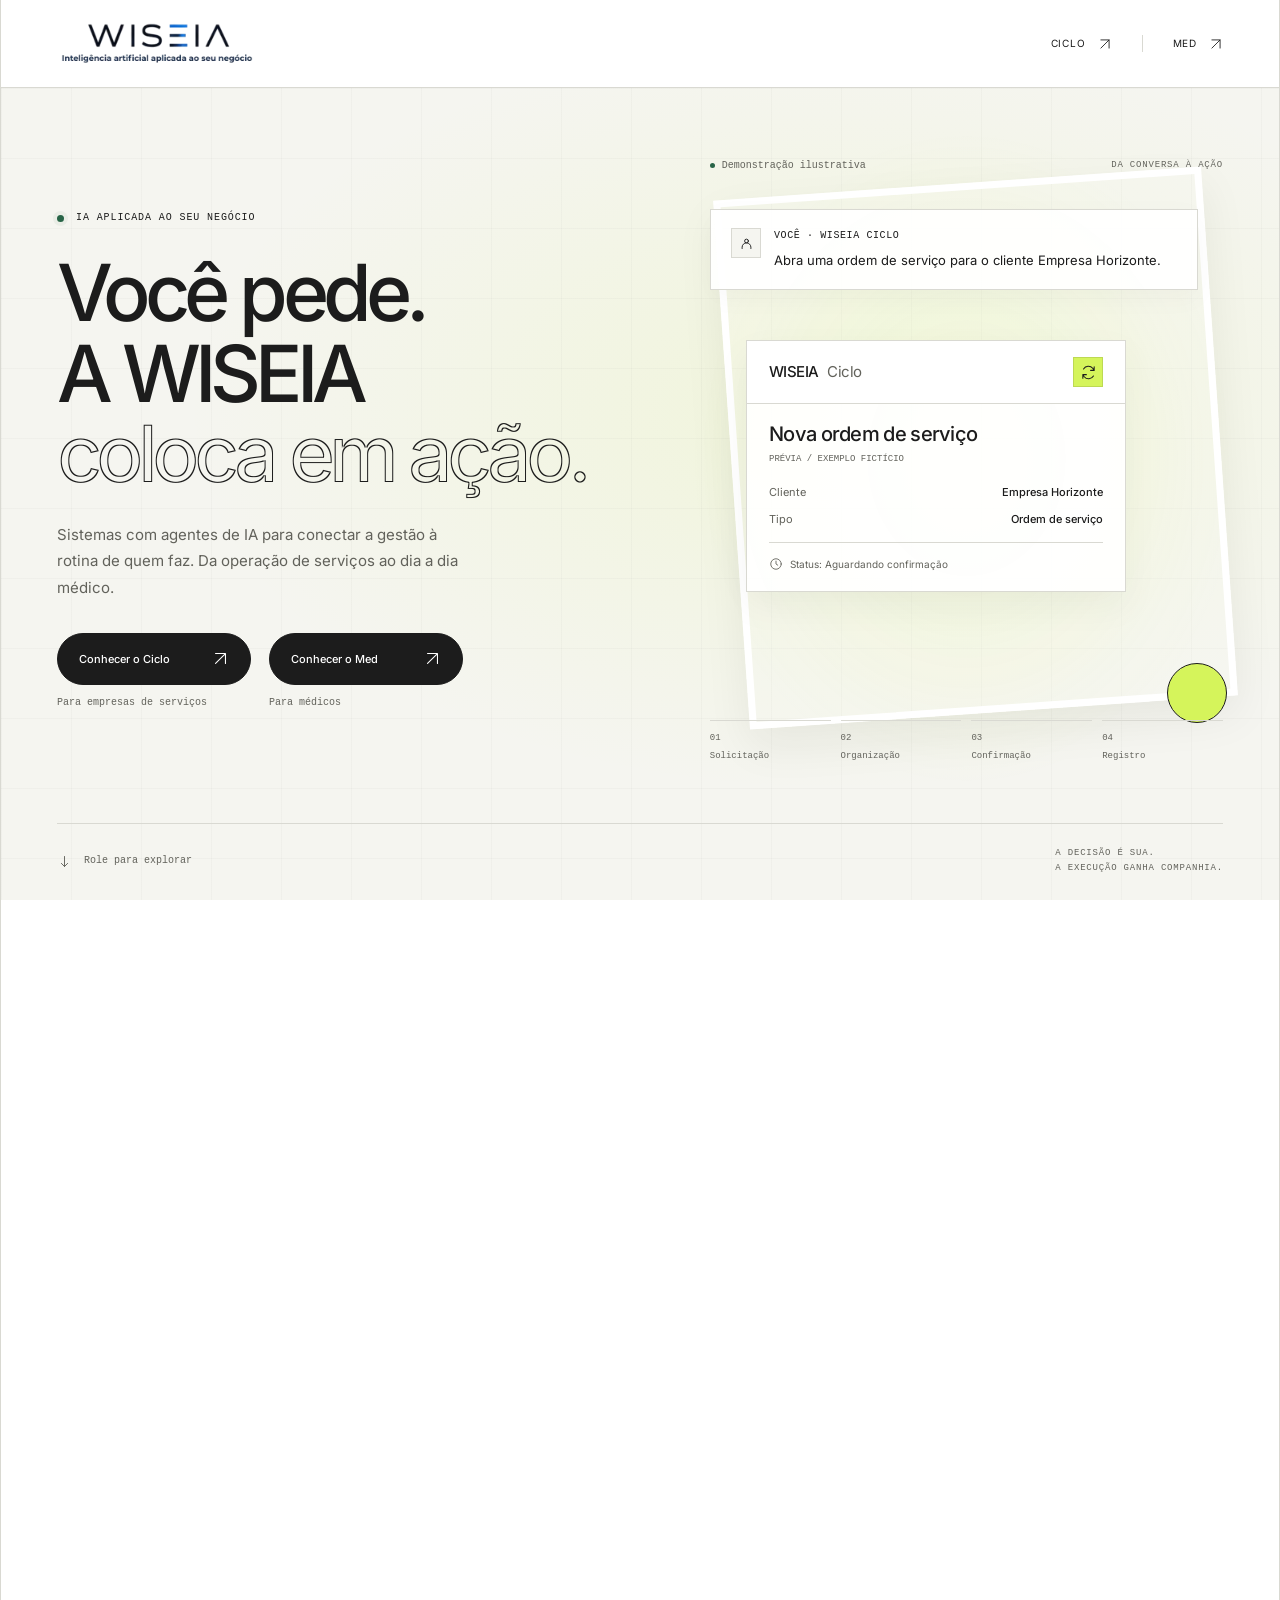
==== index.html @ 055360ec "Hero finalizada" ====
<!doctype html>
<html lang="pt-BR">
<head>
  <meta charset="utf-8">
  <meta name="viewport" content="width=device-width, initial-scale=1">
  <meta name="description" content="Sistemas com agentes de IA para conectar a gestão à rotina de quem faz. Conheça WISEIA Ciclo, para empresas de serviços, e WISEIA Med, para médicos.">
  <meta name="theme-color" content="#fafaf9">
  <title>WISEIA — Você pede. A WISEIA coloca em ação.</title>
  <link rel="icon" href="data:image/svg+xml,%3Csvg xmlns='http://www.w3.org/2000/svg' viewBox='0 0 32 32'%3E%3Crect width='32' height='32' rx='8' fill='%231c1917'/%3E%3Ctext x='5' y='23' font-size='23' font-family='Arial' fill='white'%3EW%3C/text%3E%3C/svg%3E">
  <!-- Original Aura font families, embedded from Google Fonts (SIL Open Font License). -->
  <style>
@font-face {
  font-family: 'Inter';
  font-style: normal;
  font-weight: 100 900;
  font-display: swap;
  src: url([data-uri]) format('woff2');
  unicode-range: U+0000-00FF, U+0131, U+0152-0153, U+02BB-02BC, U+02C6, U+02DA, U+02DC, U+0304, U+0308, U+0329, U+2000-206F, U+20AC, U+2122, U+2191, U+2193, U+2212, U+2215, U+FEFF, U+FFFD;
}
@font-face {
  font-family: 'Space Grotesk';
  font-style: normal;
  font-weight: 300 700;
  font-display: swap;
  src: url([data-uri]) format('woff2');
  unicode-range: U+0000-00FF, U+0131, U+0152-0153, U+02BB-02BC, U+02C6, U+02DA, U+02DC, U+0304, U+0308, U+0329, U+2000-206F, U+20AC, U+2122, U+2191, U+2193, U+2212, U+2215, U+FEFF, U+FFFD;
}
    /* AURA original tokens and interaction vocabulary. Native CSS/JS only;
       no video, canvas, external animation library, or network API calls. */
    :root{--surface-light:#eaeae5;--paper:#fafaf9;--white:#fff;--stone-100:#f5f5f4;--stone-200:#e7e5e4;--stone-300:#d6d3d1;--stone-500:#78716c;--stone-600:#57534e;--ink:#1c1917;--sans:Inter,Arial,sans-serif;--display:'Space Grotesk',Inter,Arial,sans-serif;--mono:'JetBrains Mono',Consolas,monospace;--ease:cubic-bezier(.16,1,.3,1);--header-height:88px}
    *{box-sizing:border-box}html{color-scheme:light;scroll-padding-top:var(--header-height)}body{margin:0;color:var(--ink);background:var(--paper);font:400 16px/1.6 var(--sans);-webkit-font-smoothing:antialiased}a{color:inherit;text-decoration:none;touch-action:manipulation}button{font:inherit}::selection{background:var(--stone-300)}:focus-visible{outline:2px solid var(--ink);outline-offset:6px;border-radius:4px}h1,h2,p{margin:0}svg{fill:none;stroke:currentColor;stroke-width:1.5;stroke-linecap:round;stroke-linejoin:round;width:24px;height:24px;flex-shrink:0}.wrap{width:min(1320px,calc(100% - 112px));margin-inline:auto}.visuallyhidden{position:absolute;width:1px;height:1px;padding:0;margin:-1px;overflow:hidden;clip:rect(0,0,0,0);white-space:nowrap;border:0}.skip{position:fixed;left:24px;top:-80px;z-index:50;padding:12px 20px;background:var(--ink);color:white}.skip:focus{top:12px}.eyebrow{font:400 10px/1.5 var(--mono);letter-spacing:.13em;text-transform:uppercase}.site-header{height:var(--header-height);position:sticky;top:0;z-index:30;background:#fafaf9eb;backdrop-filter:blur(18px);border-bottom:1px solid #1c19170e}.header-inner{height:100%;display:flex;align-items:center;justify-content:space-between;gap:24px}.wordmark{font:600 27px/1 var(--display);letter-spacing:-.07em}.wordmark span{font-weight:400}.product-nav{display:flex;align-items:center;gap:36px}.product-nav a{display:flex;gap:12px;align-items:center;font-size:13px;min-height:44px;position:relative}.product-nav svg{width:14px;height:14px;transition:transform .3s var(--ease)}.product-nav a:hover svg{transform:translate(2px,-2px)}.product-nav a:after{position:absolute;content:'';bottom:5px;left:0;right:0;height:1px;background:var(--ink);transform:scaleX(0);transform-origin:left;transition:transform .3s}.product-nav a:hover:after{transform:scaleX(1)}.nav-divider{height:17px;width:1px;background:var(--stone-200)}
    .hero{position:relative;isolation:isolate}.hero-pin{position:relative;overflow:hidden;min-height:calc(100svh - var(--header-height));display:flex;flex-direction:column}.hero-pin:before{content:'';position:absolute;z-index:-3;inset:0;background:linear-gradient(115deg,#fff9,transparent 60%),radial-gradient(ellipse at 82% 48%,#fff 5%,#eaeae580 45%,transparent 68%)}.bg-grid{position:absolute;inset:0;z-index:-2;pointer-events:none;background-image:linear-gradient(90deg,#1c191708 1px,transparent 1px);background-size:calc(100% / 12) 100%;mask-image:linear-gradient(transparent,#0005,transparent)}.hero-body{display:grid;grid-template-columns:minmax(0,1.16fr) minmax(0,1fr);gap:24px;align-items:center;flex:1;padding-block:50px 38px;min-height:660px}.hero-copy{position:relative;z-index:5;padding-bottom:20px}.eyebrow-line{display:flex;align-items:center;gap:10px;color:var(--stone-600);margin-bottom:25px}.eyebrow-line:before{content:'';width:5px;height:5px;border-radius:50%;background:var(--ink);box-shadow:0 0 0 4px #1c191708}.hero-title{font:500 clamp(56px,5.7vw,86px)/1.02 var(--display);letter-spacing:-.065em;max-width:760px}.hero-title .title-line{display:block}.hero-title .transparent-lettering{color:transparent;background:linear-gradient(115deg,#57534ee6,#78716ccc 45%,#57534ed9);background-clip:text;-webkit-background-clip:text;-webkit-text-stroke:.5px #57534e50}.text-reveal-wrapper{display:block;overflow:hidden;padding-bottom:.11em;margin-bottom:-.11em}.text-reveal-content{display:block}.hero-description{max-width:400px;font-size:15px;line-height:1.85;color:var(--stone-600);margin-top:28px}.product-paths{display:flex;gap:20px;margin-top:34px;flex-wrap:wrap}.product-path{display:flex;flex-direction:column;gap:10px;align-items:flex-start}.product-path small{font-size:11px;color:var(--stone-600);padding-left:3px}.btn-beam{position:relative;display:inline-flex;padding:1px;isolation:isolate;border:1px solid var(--ink);border-radius:8px;overflow:hidden;background:var(--ink);color:#fff;transition:transform .35s var(--ease),box-shadow .35s}.btn-beam:before{content:'';position:absolute;inset:-150%;z-index:-1;background:conic-gradient(transparent 25%,#fff,transparent 65%);opacity:0;transition:opacity .3s;animation:spin 5s linear infinite}.btn-beam:hover:before{opacity:.8}.btn-beam:hover{transform:translateY(-3px);box-shadow:0 8px 22px #1c191714}.btn-beam:active{transform:translateY(0) scale(.98)}.btn-beam-content{position:relative;display:flex;align-items:center;justify-content:space-between;gap:25px;min-height:49px;min-width:193px;padding:0 20px;border-radius:6px;background:var(--ink);font-size:12px;font-weight:500}.btn-beam svg{width:16px;height:16px;transition:transform .3s var(--ease)}.btn-beam:hover svg{transform:translate(2px,-2px)}.hero-foot{display:flex;justify-content:space-between;align-items:center;border-top:1px solid var(--stone-200);gap:20px;padding-block:22px 24px;position:relative;z-index:5;color:var(--stone-600);font-size:11px}.scroll-hint{display:none;align-items:center;gap:12px}.scroll-hint svg{width:15px;height:15px}.foot-note{display:flex;align-items:center;gap:10px}.foot-note svg{width:16px;height:16px}.foot-right{font-size:9px;letter-spacing:.1em}.scroll-enhanced .scroll-hint{display:flex}.scroll-enhanced .static-foot{display:none}.scroll-enhanced{height:185svh}.scroll-enhanced .hero-pin{position:sticky;top:var(--header-height);height:calc(100svh - var(--header-height));min-height:0}.scroll-enhanced .hero-body{min-height:0}.scroll-enhanced .hero-copy{padding-bottom:0}
    .visual{position:relative;min-width:0;isolation:isolate}.visual:before{content:'';position:absolute;inset:-50px -20px -20px;z-index:-3;background:radial-gradient(ellipse,#d6d3d14d,transparent 65%);pointer-events:none}.orbital-field{position:absolute;inset:0;display:grid;place-items:center;z-index:-2;pointer-events:none}.orbital-field:before,.orbital-field:after{content:'';position:absolute;width:440px;height:440px;border:1px solid #d6d3d180;border-radius:50%;transform:rotateX(45deg) rotate(-28deg)}.orbital-field:after{width:350px;height:350px;transform:rotateX(28deg) rotate(28deg);border-color:#d6d3d14d}.visual-meta{display:flex;align-items:center;justify-content:space-between;gap:12px;margin-bottom:18px;padding-inline:10px}.demo-label{color:var(--stone-600);font-size:10px;display:flex;align-items:center;gap:7px}.demo-label:before{content:'';width:4px;height:4px;border-radius:50%;background:var(--stone-500)}.visual-meta .eyebrow{font-size:9px;color:var(--stone-600)}.animated-scene{display:none;position:relative;height:510px;perspective:1200px}.scroll-enhanced .animated-scene{display:block}.scroll-enhanced .static-scene{display:none}.message{position:absolute;left:0;top:15px;width:calc(100% - 25px);padding:19px 20px;display:flex;gap:13px;align-items:flex-start;background:#ffffffbd;border:1px solid #fff;border-radius:15px 15px 15px 4px;box-shadow:0 6px 25px #1c191708;backdrop-filter:blur(14px);transform-origin:bottom right;will-change:transform,opacity}.message p{font-size:13px;line-height:1.65;color:var(--stone-600)}.message strong{display:block;color:var(--ink);font-size:10px;font-weight:500;margin-bottom:5px}.message-avatar{display:grid;place-items:center;flex-shrink:0;border:1px solid var(--stone-200);border-radius:50%;width:30px;height:30px;background:var(--paper)}.message-avatar svg{width:15px;height:15px}.message-med{opacity:0}.product-card{position:absolute;top:146px;left:36px;width:calc(100% - 52px);max-width:380px;border:1px solid #fff;border-radius:20px;background:linear-gradient(135deg,#fffffff5,#ffffffbd);box-shadow:0 18px 55px #1c19170c,0 2px 5px #1c191704;backdrop-filter:blur(20px);transform-origin:center;will-change:transform,opacity;overflow:hidden}.card-head{display:flex;justify-content:space-between;align-items:center;gap:12px;padding:20px 23px;border-bottom:1px solid #1c19170b}.product-name{font:500 15px var(--display);letter-spacing:-.04em}.product-name span{font-weight:400;color:var(--stone-600);margin-left:5px}.product-icon{width:30px;height:30px;border:1px solid var(--stone-200);background:var(--paper);display:grid;place-items:center;border-radius:9px}.product-icon svg{width:17px;height:17px}.card-body{padding:20px 23px}.card-title{font:500 19px/1.3 var(--display);letter-spacing:-.04em}.record-id{font:400 9px var(--mono);color:var(--stone-600);margin-top:5px}.card-data{margin:20px 0 16px;display:grid;gap:9px}.card-data div{display:flex;justify-content:space-between;gap:15px;align-items:center;font-size:11px}.card-data dt{color:var(--stone-600)}.card-data dd{margin:0;text-align:right;font-weight:500}.status-area{position:relative;height:31px}.status{position:absolute;inset:0;display:flex;align-items:center;gap:7px;font-size:10px;color:var(--stone-600);border-top:1px solid var(--stone-200);padding-top:12px}.status svg{width:14px;height:14px}.registered{opacity:0;color:var(--ink)}.card-med{opacity:0}.professional{position:absolute;top:410px;left:65px;width:max-content;max-width:calc(100% - 70px);display:flex;align-items:center;gap:10px;padding:11px 16px;border:1px solid var(--stone-300);border-radius:100px;background:var(--paper);font-size:11px;box-shadow:0 6px 20px #1c191707;opacity:0;will-change:transform,opacity}.professional svg{width:16px;height:16px}.professional small{display:block;font-size:9px;color:var(--stone-600)}.professional b{font-weight:500}.final-signature{position:absolute;inset:auto 0 0;text-align:center;opacity:0;transform:translateY(15px)}.final-signature p{font:500 14px/1.5 var(--display);letter-spacing:-.025em}.final-signature span{font-size:9px;letter-spacing:.15em;text-transform:uppercase;color:var(--stone-600)}.process-track{display:none;grid-template-columns:repeat(4,1fr);gap:10px;margin:16px 10px 0}.scroll-enhanced .process-track{display:grid}.process-step{border-top:1px solid var(--stone-300);padding-top:10px;position:relative;font-size:9px;color:var(--stone-600)}.process-step:before{content:'';position:absolute;top:-1px;left:0;width:100%;height:2px;background:var(--ink);transform:scaleX(var(--fill,0));transform-origin:left}.process-step b{font:400 9px var(--mono);display:block;margin-bottom:3px}.static-scene{position:relative;padding:20px 0}.static-card{position:relative;max-width:370px;padding:22px;background:#ffffffd9;border:1px solid #fff;border-radius:18px;box-shadow:0 15px 45px #1c19170a}.static-card+.static-card{margin:18px 0 0 65px}.static-card .static-top{display:flex;justify-content:space-between;align-items:center;margin-bottom:17px}.static-card p{font-size:12px;line-height:1.7;margin-top:9px;color:var(--stone-600)}.static-confirmation{display:flex;gap:7px;align-items:center;font-size:10px;border-top:1px solid var(--stone-200);padding-top:13px;margin-top:15px}.static-confirmation svg{width:15px;height:15px}.static-summary{font-size:13px;text-align:center;margin:25px 0 0;color:var(--stone-600)}.static-summary b{font-weight:500;color:var(--ink)}.static-flow{font-size:10px;text-align:center;color:var(--stone-600);margin-top:10px;line-height:1.8}.reveal{opacity:1}.intro-ready .reveal{animation:reveal 1s var(--ease) both}.intro-ready .text-reveal-content{animation:text-reveal 1.2s var(--ease) both}.intro-ready .delay-100{animation-delay:.1s}.intro-ready .delay-200{animation-delay:.2s}.intro-ready .delay-300{animation-delay:.3s}
    @keyframes spin{to{transform:rotate(360deg)}}@keyframes reveal{from{opacity:0;transform:translateY(24px)}to{opacity:1;transform:translateY(0)}}@keyframes text-reveal{from{opacity:0;transform:translateY(110%)}to{opacity:1;transform:translateY(0)}}
    @media(min-width:1101px) and (max-height:850px){.scroll-enhanced .hero-body{padding-block:20px}}
    @media(min-width:1600px){.hero-title{font-size:90px}.hero-body{gap:55px}}
    @media(max-width:1150px){.wrap{width:calc(100% - 64px)}.hero-body{grid-template-columns:1.1fr 1fr;gap:24px}.hero-title{font-size:clamp(50px,5.7vw,70px)}.product-paths{gap:14px}.btn-beam-content{min-width:174px;padding-inline:16px;gap:15px}.hero-description{font-size:14px}.visual-meta .eyebrow{display:none}.static-card+.static-card{margin-left:35px}.card-body{padding:18px}.product-card{left:10px;width:calc(100% - 15px)}.professional{left:25px}.card-head{padding:17px 18px}.card-data div{font-size:10px}}
    @media(max-width:1000px){:root{--header-height:76px}.hero-body{padding-top:60px;grid-template-columns:1fr;gap:50px;min-height:0}.hero-copy{max-width:680px;padding-bottom:0}.hero-title{font-size:clamp(56px,8.8vw,78px);max-width:680px}.hero-description{font-size:15px;max-width:465px}.visual{width:min(590px,100%);justify-self:center;margin-bottom:20px}.static-scene{display:grid;grid-template-columns:1fr 1fr;gap:15px;padding:0}.static-card{padding:23px;max-width:none}.static-card+.static-card{margin:50px 0 0}.static-summary,.static-flow{grid-column:1/-1;margin:0}.static-summary{margin-top:10px}.orbital-field:before{width:400px;height:400px}.hero-foot{margin-top:15px}.foot-right{max-width:260px;text-align:right;line-height:1.8}.wordmark{font-size:25px}}
    @media(max-width:600px){:root{--header-height:70px}.wrap{width:calc(100% - 40px)}.wordmark{font-size:24px}.product-nav{gap:17px}.product-nav a{font-size:12px;gap:6px}.product-nav svg{width:12px;height:12px}.nav-divider{display:none}.hero-body{padding-block:45px 30px;gap:45px}.eyebrow-line{font-size:9px;margin-bottom:22px}.hero-title{font-size:clamp(43px,11.4vw,63px);letter-spacing:-.064em;line-height:1.06}.hero-description{font-size:14px;line-height:1.85;margin-top:23px;max-width:340px}.product-paths{gap:12px;margin-top:28px;display:grid;grid-template-columns:1fr 1fr}.product-path{min-width:0;align-items:stretch;gap:10px}.btn-beam{width:100%}.btn-beam-content{min-width:0;width:100%;min-height:51px;font-size:11px;gap:9px;padding-inline:13px}.btn-beam svg{width:14px;height:14px}.product-path small{font-size:10px;padding-left:0;line-height:1.5}.visual-meta{padding-inline:0;margin-bottom:15px}.demo-label{font-size:10px}.visual-meta .eyebrow{display:block;font-size:8px}.static-scene{grid-template-columns:1fr;gap:13px}.static-card{padding:23px}.static-card+.static-card{margin:0 0 0 25px}.static-card:first-child{margin-right:25px}.static-card .card-title{font-size:20px}.static-card p{font-size:12px}.static-confirmation{font-size:11px}.static-summary{margin:9px 0 0;font-size:13px;line-height:1.7}.static-flow{font-size:9px;max-width:290px;justify-self:center}.orbital-field:before{width:300px;height:390px}.orbital-field:after{width:260px;height:320px}.hero-foot{padding-block:20px 25px;align-items:flex-start;gap:15px}.foot-note{font-size:10px;max-width:180px;line-height:1.7;align-items:flex-start}.foot-note svg{margin-top:2px}.foot-right{font-size:8px;max-width:135px}.static-foot{max-width:210px}}
    @media(max-width:360px){.wrap{width:calc(100% - 32px)}.hero-title{font-size:40px}.btn-beam-content{padding-inline:10px;font-size:10px}.product-nav{gap:13px}.product-path small{font-size:9px}.wordmark{font-size:22px}}
    @media(prefers-reduced-motion:reduce){*,*:before,*:after{animation:none!important;transition:none!important;scroll-behavior:auto!important}.hero.scroll-enhanced{height:auto}.scroll-enhanced .hero-pin{position:relative;top:auto;height:auto;min-height:0}.scroll-enhanced .animated-scene,.scroll-enhanced .process-track,.scroll-enhanced .scroll-hint{display:none}.scroll-enhanced .static-scene{display:block}.scroll-enhanced .static-foot{display:flex}}
  </style>
<style id="wiseia-design12">
/* FORMA / 12 adapter, sourced exclusively from assets/design_system12.html.
   Presentation only: the original WISEIA DOM, copy and scroll controller remain
   intact. Inter is already embedded in this file; no shared stylesheet is edited.
   DS primitives: paper/grid, outline, .btn, .panel, .badge.success, shimmer.
   The oversized DS specimen is scaled to fit the existing two-column hero. */
:root{
  --white:#fff;--paper:#f5f5f0;--ink:#1c1c1c;--muted:#62625b;
  --line:#d9d9d2;--acid:#d5f45b;--success:#286447;--error:#ae3636;
  --surface-light:var(--paper);--stone-100:var(--paper);--stone-200:var(--line);
  --stone-300:var(--line);--stone-500:var(--muted);--stone-600:var(--muted);
  --sans:Inter,Arial,sans-serif;--display:Inter,Arial,sans-serif;
  --mono:'Courier New',monospace;--ease:cubic-bezier(.16,1,.3,1)
}
body{max-width:1600px;margin-inline:auto;border-inline:1px solid var(--line);background:var(--white);font:400 15px/1.65 var(--sans)}
::selection{background:var(--acid);color:var(--ink)}
:focus-visible{outline:2px solid var(--success);outline-offset:5px;border-radius:0}
.skip{background:var(--acid);color:var(--ink)}
.site-header{background:#fffffff0;backdrop-filter:blur(20px);border-bottom:1px solid var(--line)}
.wrap{width:min(1488px,calc(100% - 112px))}
.wordmark{display:flex;align-items:center;min-height:44px}
.product-nav{gap:30px}
.product-nav a{font:400 10px/1.65 var(--sans);letter-spacing:.08em;text-transform:uppercase}
.product-nav a:after{height:1px;background:var(--ink)}
.product-nav a:hover svg{transform:translate(3px,-3px)}
.nav-divider{background:var(--line)}
.hero-pin{background:var(--paper)}
.hero-pin:before{background:radial-gradient(ellipse at 65% 40%,#d5f45b24,transparent 55%);animation:forma-ambient 12s ease-in-out infinite alternate}
.bg-grid{background-image:linear-gradient(#1c1c1c06 1px,transparent 1px),linear-gradient(90deg,#1c1c1c06 1px,transparent 1px);background-size:70px 70px;mask-image:none}
.hero-body{grid-template-columns:minmax(0,1.19fr) minmax(0,1fr);gap:42px;padding-block:48px 38px}
.eyebrow{font:400 10px/1.65 var(--mono);letter-spacing:.09em;text-transform:uppercase}
.eyebrow-line{color:var(--ink);margin-bottom:27px;gap:12px}
.eyebrow-line:before{width:7px;height:7px;background:var(--success);box-shadow:0 0 0 4px #2864470d}
.hero-title{font:500 clamp(60px,6.15vw,92px)/1.02 var(--sans);letter-spacing:-.075em;max-width:850px}
.hero-title .transparent-lettering{color:var(--ink);background:none;-webkit-text-fill-color:var(--ink);-webkit-text-stroke:0;filter:url(#letter-outline)}
.text-reveal-wrapper{padding-bottom:.12em;margin-bottom:-.12em}
.hero-description{font:400 15px/1.75 var(--sans);max-width:410px;margin-top:28px;color:var(--muted)}
.product-paths{gap:18px;margin-top:32px}
.product-path small{font:400 10px/1.65 var(--mono);color:var(--muted);padding-left:0}
/* Actual FORMA square button silhouette, one-pass sheen and active scale. */
.btn-beam{border:1px solid var(--ink);border-radius:100px;padding:0;background:var(--ink);color:white;transition:transform .35s,box-shadow .35s}
.btn-beam:before{inset:0;z-index:2;background:linear-gradient(110deg,transparent 25%,#ffffff35 50%,transparent 75%);transform:translateX(-130%);opacity:1;animation:none;pointer-events:none}
.btn-beam:hover:before{opacity:1;animation:forma-shimmer .8s}
.btn-beam:hover{transform:translateY(-3px);box-shadow:0 8px 26px #1c1c1c20}
.btn-beam:active{transform:scale(.98)}
.btn-beam-content{font:500 11px/1.65 var(--sans);min-height:50px;min-width:192px;padding:14px 21px;border-radius:0;background:var(--ink);transition:background .35s,color .35s}
.btn-beam:hover .btn-beam-content{background:var(--acid);color:var(--ink)}
.btn-beam svg{width:17px;height:17px;transition:transform .35s}
.btn-beam:hover svg{transform:translate(3px,-3px)}
.hero-foot{border-color:var(--line);padding-block:22px 24px;font:400 10px/1.65 var(--mono);color:var(--muted)}
.foot-right{font-size:9px;letter-spacing:.09em}
/* Architectural white frame replaces the original soft orbital glass treatment.
   It is CSS decoration only, with no extra imagery, content or product features. */
.visual:before{inset:-30px -22px -25px;background:radial-gradient(ellipse,#d5f45b20,transparent 70%)}
.orbital-field{inset:18px 0 44px 18px}
.orbital-field:before{width:calc(100% - 20px);height:calc(100% - 28px);border:7px solid white;border-radius:0;background:#ffffff24;transform:rotate(-4deg);box-shadow:0 18px 45px #1c1c1c10}
.orbital-field:after{width:58px;height:58px;inset:auto -4px -3px auto;border:1px solid var(--ink);border-radius:50%;background:var(--acid);transform:none;box-shadow:none}
.visual-meta{padding-inline:0;margin-bottom:20px}
.visual-meta .eyebrow{font-size:9px;color:var(--muted)}
.demo-label{font:400 10px/1.65 var(--mono);color:var(--muted)}
.demo-label:before{background:var(--success);width:5px;height:5px}
.message{border:1px solid var(--line);border-radius:0;background:#ffffffed;box-shadow:0 8px 26px #1c1c1c08;backdrop-filter:none;padding:18px 20px}
.message p{font:400 13px/1.65 var(--sans);color:var(--ink)}
.message strong{font:400 10px/1.65 var(--mono);letter-spacing:.06em;margin-bottom:5px}
.message-avatar{border:1px solid var(--line);border-radius:0;background:var(--paper);width:30px;height:30px}
.product-card{border:1px solid var(--line);border-radius:0;background:#ffffffed;backdrop-filter:none;box-shadow:0 14px 35px #1c1c1c0c}
.card-head{background:var(--white);border-bottom:1px solid var(--line);padding:16px 22px}
.product-name{font:500 15px/1.2 var(--sans);letter-spacing:-.035em}
.product-name span{font-weight:400;color:var(--muted)}
.product-icon{width:30px;height:30px;border:1px solid #1c1c1c20;border-radius:0;background:var(--acid)}
.product-icon svg{width:17px;height:17px;stroke-width:1.5}
.card-body{padding:18px 22px}
.card-title{font:500 20px/1.25 var(--sans);letter-spacing:-.035em}
.record-id{font:400 9px/1.65 var(--mono);color:var(--muted)}
.card-data{margin:16px 0 14px;gap:9px}
.card-data div{font-size:11px}
.card-data dt{color:var(--muted)}
.status{font:400 10px/1.5 var(--sans);border-color:var(--line);color:var(--muted)}
.registered{color:var(--success)}
.professional{border:1px solid #28644733;border-radius:0;background:#f0f2e9;color:var(--success);box-shadow:0 6px 20px #1c1c1c06;padding:10px 14px}
.professional small{font:400 9px/1.65 var(--mono);color:var(--muted)}
.professional b{font-size:11px;font-weight:500}
.final-signature p{font:500 14px/1.5 var(--sans);letter-spacing:-.035em}
.final-signature span{font:400 9px/1.65 var(--mono);letter-spacing:.09em;color:var(--muted)}
.process-track{gap:10px;margin:16px 0 0}
.process-step{font:400 9px/1.65 var(--mono);border-color:var(--line);color:var(--muted)}
.process-step:before{height:3px;background:linear-gradient(90deg,var(--ink),var(--ink) 88%,var(--acid) 88%)}
.process-step b{font:400 9px/1.65 var(--mono)}
.static-card{border:1px solid var(--line);border-radius:0;background:#ffffffed;box-shadow:0 12px 30px #1c1c1c08;padding:25px}
.static-card p{color:var(--muted);font-size:12px;line-height:1.75}
.static-confirmation{color:var(--success);border-top:1px solid var(--line);font-size:11px}
.static-summary{font:400 13px/1.65 var(--sans);color:var(--muted)}
.static-flow{font:400 10px/1.8 var(--mono);color:var(--muted)}
.product-card,.static-card{transition:border-color .4s,box-shadow .4s}
.product-card:hover,.static-card:hover{border-color:#a4b56b;box-shadow:0 12px 30px #1c1c1c08}
@media(max-width:1000px){.orbital-field:after{display:none}}
@keyframes forma-shimmer{to{transform:translateX(130%)}}
@keyframes forma-ambient{to{transform:translate(8%,-6%);opacity:.4}}
@media(min-width:1600px){.hero-title{font-size:96px}.hero-body{gap:55px}}
@media(min-width:1101px) and (max-height:850px){.scroll-enhanced .hero-body{padding-block:20px}.hero-title{font-size:clamp(58px,5.6vw,80px)}}
@media(max-width:1150px){.wrap{width:calc(100% - 64px)}.hero-body{grid-template-columns:1.12fr 1fr;gap:24px}.hero-title{font-size:clamp(50px,5.8vw,66px)}.btn-beam-content{min-width:174px;padding-inline:16px}.product-paths{gap:14px}.card-head{padding:17px 18px}.card-body{padding:18px}.orbital-field:after{right:0}}
@media(max-width:1000px){.hero-body{grid-template-columns:1fr;gap:52px;padding-top:58px}.hero-copy{max-width:710px}.hero-title{font-size:clamp(56px,8.9vw,80px);max-width:710px}.hero-description{max-width:465px}.visual{width:min(620px,100%)}.static-card{padding:24px}.static-card+.static-card{margin-top:40px}.orbital-field{inset:12px 5px 55px}.orbital-field:after{width:48px;height:48px;bottom:-10px}.hero-foot{margin-top:15px}}
@media(max-width:600px){.wrap{width:calc(100% - 40px)}.product-nav{gap:17px}.product-nav a{font-size:10px;letter-spacing:.06em}.hero-body{padding-block:42px 28px;gap:42px}.eyebrow-line{font-size:9px;margin-bottom:23px}.hero-title{font-size:clamp(41px,10.8vw,63px);letter-spacing:-.07em;line-height:1.06}.hero-title .transparent-lettering{-webkit-text-stroke:0}.hero-description{font-size:14px;line-height:1.75;margin-top:23px}.product-paths{gap:12px;margin-top:27px}.btn-beam-content{min-width:0;min-height:51px;padding:13px 12px;font-size:10px;gap:8px}.btn-beam svg{width:15px;height:15px}.product-path small{font-size:9px;line-height:1.6}.static-card{padding:23px}.static-card+.static-card{margin:0 0 0 20px}.static-card:first-child{margin-right:20px}.static-card .card-title{font-size:21px}.static-summary{font-size:13px;margin-top:9px}.static-flow{font-size:9px;max-width:290px}.orbital-field{inset:20px 0 60px}.orbital-field:after{width:42px;height:42px;bottom:-20px;right:6px}.demo-label{font-size:9px}.visual-meta .eyebrow{font-size:8px}.hero-foot{font-size:9px;padding-block:20px 25px}.foot-right{font-size:8px}}
@media(max-width:360px){.wrap{width:calc(100% - 32px)}.hero-title{font-size:37px}.product-nav{gap:13px}.btn-beam-content{font-size:9px;padding-inline:9px}.product-path small{font-size:8px}}
@media(prefers-reduced-motion:reduce){.hero-pin:before,.btn-beam:before{animation:none!important}.product-card,.static-card{transition:none}}
</style>
</head>
<body>
  <template id="font-licenses"><pre>INTER ? https://raw.githubusercontent.com/google/fonts/main/ofl/inter/OFL.txt

Copyright 2020 The Inter Project Authors (https://github.com/rsms/inter)

This Font Software is licensed under the SIL Open Font License, Version 1.1.
This license is copied below, and is also available with a FAQ at:
https://scripts.sil.org/OFL


-----------------------------------------------------------
SIL OPEN FONT LICENSE Version 1.1 - 26 February 2007
-----------------------------------------------------------

PREAMBLE
The goals of the Open Font License (OFL) are to stimulate worldwide
development of collaborative font projects, to support the font creation
efforts of academic and linguistic communities, and to provide a free and
open framework in which fonts may be shared and improved in partnership
with others.

The OFL allows the licensed fonts to be used, studied, modified and
redistributed freely as long as they are not sold by themselves. The
fonts, including any derivative works, can be bundled, embedded, 
redistributed and/or sold with any software provided that any reserved
names are not used by derivative works. The fonts and derivatives,
however, cannot be released under any other type of license. The
requirement for fonts to remain under this license does not apply
to any document created using the fonts or their derivatives.

DEFINITIONS
&quot;Font Software&quot; refers to the set of files released by the Copyright
Holder(s) under this license and clearly marked as such. This may
include source files, build scripts and documentation.

&quot;Reserved Font Name&quot; refers to any names specified as such after the
copyright statement(s).

&quot;Original Version&quot; refers to the collection of Font Software components as
distributed by the Copyright Holder(s).

&quot;Modified Version&quot; refers to any derivative made by adding to, deleting,
or substituting -- in part or in whole -- any of the components of the
Original Version, by changing formats or by porting the Font Software to a
new environment.

&quot;Author&quot; refers to any designer, engineer, programmer, technical
writer or other person who contributed to the Font Software.

PERMISSION &amp; CONDITIONS
Permission is hereby granted, free of charge, to any person obtaining
a copy of the Font Software, to use, study, copy, merge, embed, modify,
redistribute, and sell modified and unmodified copies of the Font
Software, subject to the following conditions:

1) Neither the Font Software nor any of its individual components,
in Original or Modified Versions, may be sold by itself.

2) Original or Modified Versions of the Font Software may be bundled,
redistributed and/or sold with any software, provided that each copy
contains the above copyright notice and this license. These can be
included either as stand-alone text files, human-readable headers or
in the appropriate machine-readable metadata fields within text or
binary files as long as those fields can be easily viewed by the user.

3) No Modified Version of the Font Software may use the Reserved Font
Name(s) unless explicit written permission is granted by the corresponding
Copyright Holder. This restriction only applies to the primary font name as
presented to the users.

4) The name(s) of the Copyright Holder(s) or the Author(s) of the Font
Software shall not be used to promote, endorse or advertise any
Modified Version, except to acknowledge the contribution(s) of the
Copyright Holder(s) and the Author(s) or with their explicit written
permission.

5) The Font Software, modified or unmodified, in part or in whole,
must be distributed entirely under this license, and must not be
distributed under any other license. The requirement for fonts to
remain under this license does not apply to any document created
using the Font Software.

TERMINATION
This license becomes null and void if any of the above conditions are
not met.

DISCLAIMER
THE FONT SOFTWARE IS PROVIDED &quot;AS IS&quot;, WITHOUT WARRANTY OF ANY KIND,
EXPRESS OR IMPLIED, INCLUDING BUT NOT LIMITED TO ANY WARRANTIES OF
MERCHANTABILITY, FITNESS FOR A PARTICULAR PURPOSE AND NONINFRINGEMENT
OF COPYRIGHT, PATENT, TRADEMARK, OR OTHER RIGHT. IN NO EVENT SHALL THE
COPYRIGHT HOLDER BE LIABLE FOR ANY CLAIM, DAMAGES OR OTHER LIABILITY,
INCLUDING ANY GENERAL, SPECIAL, INDIRECT, INCIDENTAL, OR CONSEQUENTIAL
DAMAGES, WHETHER IN AN ACTION OF CONTRACT, TORT OR OTHERWISE, ARISING
FROM, OUT OF THE USE OR INABILITY TO USE THE FONT SOFTWARE OR FROM
OTHER DEALINGS IN THE FONT SOFTWARE.


SPACEGROTESK ? https://raw.githubusercontent.com/google/fonts/main/ofl/spacegrotesk/OFL.txt

Copyright 2020 The Space Grotesk Project Authors (https://github.com/floriankarsten/space-grotesk)



This Font Software is licensed under the SIL Open Font License, Version 1.1.

This license is copied below, and is also available with a FAQ at:

http://scripts.sil.org/OFL





-----------------------------------------------------------

SIL OPEN FONT LICENSE Version 1.1 - 26 February 2007

-----------------------------------------------------------



PREAMBLE

The goals of the Open Font License (OFL) are to stimulate worldwide

development of collaborative font projects, to support the font creation

efforts of academic and linguistic communities, and to provide a free and

open framework in which fonts may be shared and improved in partnership

with others.



The OFL allows the licensed fonts to be used, studied, modified and

redistributed freely as long as they are not sold by themselves. The

fonts, including any derivative works, can be bundled, embedded, 

redistributed and/or sold with any software provided that any reserved

names are not used by derivative works. The fonts and derivatives,

however, cannot be released under any other type of license. The

requirement for fonts to remain under this license does not apply

to any document created using the fonts or their derivatives.



DEFINITIONS

&quot;Font Software&quot; refers to the set of files released by the Copyright

Holder(s) under this license and clearly marked as such. This may

include source files, build scripts and documentation.



&quot;Reserved Font Name&quot; refers to any names specified as such after the

copyright statement(s).



&quot;Original Version&quot; refers to the collection of Font Software components as

distributed by the Copyright Holder(s).



&quot;Modified Version&quot; refers to any derivative made by adding to, deleting,

or substituting -- in part or in whole -- any of the components of the

Original Version, by changing formats or by porting the Font Software to a

new environment.



&quot;Author&quot; refers to any designer, engineer, programmer, technical

writer or other person who contributed to the Font Software.



PERMISSION &amp; CONDITIONS

Permission is hereby granted, free of charge, to any person obtaining

a copy of the Font Software, to use, study, copy, merge, embed, modify,

redistribute, and sell modified and unmodified copies of the Font

Software, subject to the following conditions:



1) Neither the Font Software nor any of its individual components,

in Original or Modified Versions, may be sold by itself.



2) Original or Modified Versions of the Font Software may be bundled,

redistributed and/or sold with any software, provided that each copy

contains the above copyright notice and this license. These can be

included either as stand-alone text files, human-readable headers or

in the appropriate machine-readable metadata fields within text or

binary files as long as those fields can be easily viewed by the user.



3) No Modified Version of the Font Software may use the Reserved Font

Name(s) unless explicit written permission is granted by the corresponding

Copyright Holder. This restriction only applies to the primary font name as

presented to the users.



4) The name(s) of the Copyright Holder(s) or the Author(s) of the Font

Software shall not be used to promote, endorse or advertise any

Modified Version, except to acknowledge the contribution(s) of the

Copyright Holder(s) and the Author(s) or with their explicit written

permission.



5) The Font Software, modified or unmodified, in part or in whole,

must be distributed entirely under this license, and must not be

distributed under any other license. The requirement for fonts to

remain under this license does not apply to any document created

using the Font Software.



TERMINATION

This license becomes null and void if any of the above conditions are

not met.



DISCLAIMER

THE FONT SOFTWARE IS PROVIDED &quot;AS IS&quot;, WITHOUT WARRANTY OF ANY KIND,

EXPRESS OR IMPLIED, INCLUDING BUT NOT LIMITED TO ANY WARRANTIES OF

MERCHANTABILITY, FITNESS FOR A PARTICULAR PURPOSE AND NONINFRINGEMENT

OF COPYRIGHT, PATENT, TRADEMARK, OR OTHER RIGHT. IN NO EVENT SHALL THE

COPYRIGHT HOLDER BE LIABLE FOR ANY CLAIM, DAMAGES OR OTHER LIABILITY,

INCLUDING ANY GENERAL, SPECIAL, INDIRECT, INCIDENTAL, OR CONSEQUENTIAL

DAMAGES, WHETHER IN AN ACTION OF CONTRACT, TORT OR OTHERWISE, ARISING

FROM, OUT OF THE USE OR INABILITY TO USE THE FONT SOFTWARE OR FROM

OTHER DEALINGS IN THE FONT SOFTWARE.

</pre></template>
  <a class="skip" href="#principal">Pular para o conteúdo</a>
  <svg class="visuallyhidden" aria-hidden="true" xmlns="http://www.w3.org/2000/svg"><defs>
    <!-- Outline the merged glyph silhouette, avoiding internal variable-font seams. -->
    <filter id="letter-outline" x="-2%" y="-10%" width="104%" height="120%" color-interpolation-filters="sRGB">
      <feMorphology in="SourceAlpha" operator="erode" radius="0.9" result="letter-inner"/>
      <feComposite in="SourceGraphic" in2="letter-inner" operator="out"/>
    </filter>
    <symbol id="arrow" viewBox="0 0 24 24"><path d="M5 19 19 5M5 5h14v14"/></symbol>
    <symbol id="down" viewBox="0 0 24 24"><path d="M12 4v16m-5-5 5 5 5-5"/></symbol>
    <symbol id="check" viewBox="0 0 24 24"><path d="m5 12 4 4L19 6"/></symbol>
    <symbol id="person" viewBox="0 0 24 24"><circle cx="12" cy="8" r="3"/><path d="M5 20v-2a7 7 0 0 1 14 0v2"/></symbol>
    <symbol id="ciclo" viewBox="0 0 24 24"><path d="M5 7a8 8 0 0 1 13-1l2 3M20 4v5h-5M19 17a8 8 0 0 1-13 1l-2-3M4 20v-5h5"/></symbol>
    <symbol id="med" viewBox="0 0 24 24"><rect x="4" y="5" width="16" height="16" rx="3"/><path d="M8 3v4m8-4v4M4 11h16m-8 3v4m-2-2h4"/></symbol>
    <symbol id="clock" viewBox="0 0 24 24"><circle cx="12" cy="12" r="9"/><path d="M12 7v5l3 2"/></symbol>
    <symbol id="layers" viewBox="0 0 24 24"><path d="m12 3 9 5-9 5-9-5 9-5ZM3 12l9 5 9-5M3 16l9 5 9-5"/></symbol>
  </defs></svg>
  <header class="site-header"><div class="wrap header-inner">
    <!-- Official WISEIA logo; original proportions and colors preserved. -->
    <a class="wordmark" href="./" aria-label="WISEIA, início"><img src="wiseia-logo.png" alt="WISEIA" width="500" height="126" style="display:block;width:clamp(120px,40vw,200px);height:auto"></a>
    <nav class="product-nav" aria-label="Soluções WISEIA"><a href="/ciclo/">Ciclo <svg aria-hidden="true"><use href="#arrow"/></svg></a><span class="nav-divider" aria-hidden="true"></span><a href="/med/">Med <svg aria-hidden="true"><use href="#arrow"/></svg></a></nav>
  </div></header>
  <main id="principal">
    <section class="hero" aria-labelledby="hero-title" id="hero">
      <div class="hero-pin"><div class="bg-grid" aria-hidden="true"></div>
        <div class="wrap hero-body">
          <div class="hero-copy">
            <p class="eyebrow eyebrow-line reveal">IA aplicada ao seu negócio</p>
            <h1 id="hero-title" class="hero-title"><span class="text-reveal-wrapper"><span class="text-reveal-content">Você pede.</span></span><span class="text-reveal-wrapper"><span class="text-reveal-content delay-100">A WISEIA</span></span><span class="text-reveal-wrapper"><span class="text-reveal-content transparent-lettering delay-200">coloca em ação.</span></span></h1>
            <p class="hero-description reveal delay-200">Sistemas com agentes de IA para conectar a gestão à rotina de quem faz. Da operação de serviços ao dia a dia médico.</p>
            <div class="product-paths reveal delay-300">
              <div class="product-path"><a class="btn-beam" href="/ciclo/" aria-describedby="ciclo-audience"><span class="btn-beam-content">Conhecer o Ciclo <svg aria-hidden="true"><use href="#arrow"/></svg></span></a><small id="ciclo-audience">Para empresas de serviços</small></div>
              <div class="product-path"><a class="btn-beam" href="/med/" aria-describedby="med-audience"><span class="btn-beam-content">Conhecer o Med <svg aria-hidden="true"><use href="#arrow"/></svg></span></a><small id="med-audience">Para médicos</small></div>
            </div>
          </div>
          <div class="visual reveal delay-200">
            <div class="orbital-field" aria-hidden="true"></div>
            <div class="visual-meta"><span class="demo-label">Demonstração ilustrativa</span><span class="eyebrow">DA CONVERSA À AÇÃO</span></div>
            <!-- This readable static composition is the default, including when JS fails.
                 Animation is decorative; an equivalent description remains accessible. -->
            <div class="static-scene" id="static-scene">
              <article class="static-card"><div class="static-top"><span class="product-name">WISEIA <span>Ciclo</span></span><span class="product-icon"><svg aria-hidden="true"><use href="#ciclo"/></svg></span></div><h2 class="card-title">Nova ordem de serviço</h2><p>“Abra uma ordem de serviço para o cliente Empresa Horizonte.”</p><p><b>Cliente:</b> Empresa Horizonte</p><div class="static-confirmation"><svg aria-hidden="true"><use href="#check"/></svg><span>Confirmada pelo profissional.<br>Ordem de serviço registrada.</span></div></article>
              <article class="static-card"><div class="static-top"><span class="product-name">WISEIA <span>Med</span></span><span class="product-icon"><svg aria-hidden="true"><use href="#med"/></svg></span></div><h2 class="card-title">Novo plantão</h2><p>“Abra meu plantão no Hospital Exemplo, com início às 7h.”</p><p><b>Local:</b> Hospital Exemplo<br><b>Início:</b> 07:00</p><div class="static-confirmation"><svg aria-hidden="true"><use href="#check"/></svg><span>Confirmado pelo profissional.<br>Plantão registrado.</span></div></article>
              <p class="static-summary"><b>Duas soluções.</b> IA presente na sua rotina.</p><p class="static-flow">Solicitação → organização → confirmação do profissional → registro.<br>Dados fictícios. Nenhuma ação real é executada.</p>
            </div>
            <div class="animated-scene" aria-hidden="true" id="animated-scene">
              <div class="message message-ciclo" id="message-ciclo"><span class="message-avatar"><svg><use href="#person"/></svg></span><p><strong>VOCÊ · WISEIA CICLO</strong>Abra uma ordem de serviço para o cliente Empresa Horizonte.</p></div>
              <div class="message message-med" id="message-med"><span class="message-avatar"><svg><use href="#person"/></svg></span><p><strong>VOCÊ · WISEIA MED</strong>Abra meu plantão no Hospital Exemplo, com início às 7h.</p></div>
              <div class="product-card card-ciclo" id="card-ciclo"><div class="card-head"><span class="product-name">WISEIA <span>Ciclo</span></span><span class="product-icon"><svg><use href="#ciclo"/></svg></span></div><div class="card-body"><p class="card-title">Nova ordem de serviço</p><p class="record-id">PRÉVIA / EXEMPLO FICTÍCIO</p><dl class="card-data"><div><dt>Cliente</dt><dd>Empresa Horizonte</dd></div><div><dt>Tipo</dt><dd>Ordem de serviço</dd></div></dl><div class="status-area"><div class="status pending" id="pending-ciclo"><svg><use href="#clock"/></svg>Status: Aguardando confirmação</div><div class="status registered" id="registered-ciclo"><svg><use href="#check"/></svg>Ordem de serviço registrada</div></div></div></div>
              <div class="product-card card-med" id="card-med"><div class="card-head"><span class="product-name">WISEIA <span>Med</span></span><span class="product-icon"><svg><use href="#med"/></svg></span></div><div class="card-body"><p class="card-title">Novo plantão</p><p class="record-id">PRÉVIA / EXEMPLO FICTÍCIO</p><dl class="card-data"><div><dt>Local</dt><dd>Hospital Exemplo</dd></div><div><dt>Início</dt><dd>07:00</dd></div></dl><div class="status-area"><div class="status pending" id="pending-med"><svg><use href="#clock"/></svg>Status: Aguardando confirmação</div><div class="status registered" id="registered-med"><svg><use href="#check"/></svg>Plantão registrado</div></div></div></div>
              <div class="professional" id="professional-ciclo"><svg><use href="#check"/></svg><div><b>Confirmar ordem de serviço</b><small>Confirmação ilustrativa do profissional</small></div></div>
              <div class="professional" id="professional-med"><svg><use href="#check"/></svg><div><b>Confirmar plantão</b><small>Confirmação ilustrativa do profissional</small></div></div>
              <div class="final-signature" id="final-signature"><span>WISEIA</span><p>Duas soluções. IA presente na sua rotina.</p></div>
            </div>
            <p class="visuallyhidden" id="animation-description" hidden>A ilustração mostra dois exemplos fictícios. No Ciclo, uma solicitação vira uma prévia de ordem de serviço para a Empresa Horizonte. Após confirmação do profissional, a ordem é registrada. No Med, uma solicitação vira uma prévia de plantão no Hospital Exemplo às 07:00. Após confirmação do profissional, o plantão é registrado. Duas soluções. IA presente na sua rotina. Nenhuma ação real é executada.</p>
            <div class="process-track" aria-hidden="true"><div class="process-step"><b>01</b>Solicitação</div><div class="process-step"><b>02</b>Organização</div><div class="process-step"><b>03</b>Confirmação</div><div class="process-step"><b>04</b>Registro</div></div>
          </div>
        </div>
        <div class="wrap hero-foot"><div class="scroll-hint"><svg aria-hidden="true"><use href="#down"/></svg><span id="scroll-caption">Role para explorar</span></div><span class="foot-note static-foot"><svg aria-hidden="true"><use href="#layers"/></svg> Duas soluções. Uma forma mais simples de fazer.</span><span class="foot-right eyebrow">A decisão é sua.<br>A execução ganha companhia.</span></div>
      </div>
    </section>
  </main>
  <script>
    'use strict';
    // No GSAP/CDN dependency: sticky positioning + requestAnimationFrame preserve
    // native scrolling, reverse naturally and leave a complete static fallback.
    (()=>{
      const hero=document.getElementById('hero');
      const staticScene=document.getElementById('static-scene');
      const description=document.getElementById('animation-description');
      const preference=matchMedia('(prefers-reduced-motion: reduce)');
      const desktop=matchMedia('(min-width: 1101px) and (min-height: 820px)');
      const ids=['message-ciclo','message-med','card-ciclo','card-med','professional-ciclo','professional-med','pending-ciclo','registered-ciclo','pending-med','registered-med','final-signature'];
      const nodes=Object.fromEntries(ids.map(id=>[id,document.getElementById(id)]));
      const steps=[...document.querySelectorAll('.process-step')];
      let enabled=false,frame=0;
      const clamp=n=>Math.min(1,Math.max(0,n));
      const range=(p,a,b)=>clamp((p-a)/(b-a));
      const smooth=n=>n*n*(3-2*n);
      function paint(id,opacity,x=0,y=0,scale=1,rotation=0){const el=nodes[id];el.style.opacity=opacity.toFixed(3);el.style.transform=`translate3d(${x}px,${y}px,0) scale(${scale}) rotate(${rotation}deg)`}
      function status(product,done){nodes['pending-'+product].style.opacity=1-done;nodes['registered-'+product].style.opacity=done}
      function render(){
        frame=0;if(!enabled)return;
        const distance=hero.offsetHeight-(innerHeight-document.querySelector('.site-header').offsetHeight);
        const p=clamp((document.querySelector('.site-header').offsetHeight-hero.getBoundingClientRect().top)/Math.max(1,distance));
        const transition=smooth(range(p,.30,.44)),final=smooth(range(p,.79,1));
        // Request becomes an organized preview, human confirmation precedes record.
        const cicloDone=smooth(range(p,.23,.29));
        const medArrival=smooth(range(p,.40,.48));
        const medDone=smooth(range(p,.69,.76));
        paint('message-ciclo',1-smooth(range(p,.10,.22)),0,-16*range(p,.10,.22),1-.05*range(p,.10,.22));
        paint('card-ciclo',1-transition*.8+final*.8,-26*transition-2*final,-150*transition+10*final,1-.18*transition-.02*final,-2*transition+2*final);
        status('ciclo',cicloDone);
        const confirmCiclo=smooth(range(p,.13,.18))*(1-smooth(range(p,.27,.32)));
        paint('professional-ciclo',confirmCiclo,0,12*(1-confirmCiclo));
        paint('message-med',medArrival*(1-smooth(range(p,.55,.65))),0,-12*range(p,.55,.65));
        paint('card-med',medArrival,10*medArrival+22*final,25*(1-medArrival)+80*final,1-.18*final,0);
        status('med',medDone);
        const confirmMed=smooth(range(p,.57,.62))*(1-smooth(range(p,.74,.79)));
        paint('professional-med',confirmMed,0,12*(1-confirmMed));
        paint('final-signature',final,0,15*(1-final));
        // Local process indicator follows each product; final state fills all steps.
        const local=p<.38?clamp(p/.30):clamp((p-.43)/.33);
        steps.forEach((step,i)=>step.style.setProperty('--fill',p>.8?'1':clamp(local*4-i).toFixed(3)));
        document.getElementById('scroll-caption').textContent=p>.96?'Volte para rever a sequência':'Role para explorar';
        hero.dataset.moment=p<.30?'ciclo':p<.44?'transicao':p<.79?'med':'final';
      }
      function schedule(){if(enabled&&!frame)frame=requestAnimationFrame(render)}
      function configure(){
        enabled=desktop.matches&&!preference.matches;
        hero.classList.toggle('scroll-enhanced',enabled);
        // Avoid duplicated screen-reader content while keeping the same meaning.
        staticScene.setAttribute('aria-hidden',String(enabled));
        description.hidden=!enabled;
        if(enabled)render();
      }
      addEventListener('scroll',schedule,{passive:true});
      addEventListener('resize',()=>{configure();schedule()},{passive:true});
      preference.addEventListener('change',configure);desktop.addEventListener('change',configure);
      configure();
      if(!preference.matches)document.documentElement.classList.add('intro-ready');
      // An exception or unsupported API before configure leaves the static layout.
    })();
  </script>
</body>
</html>
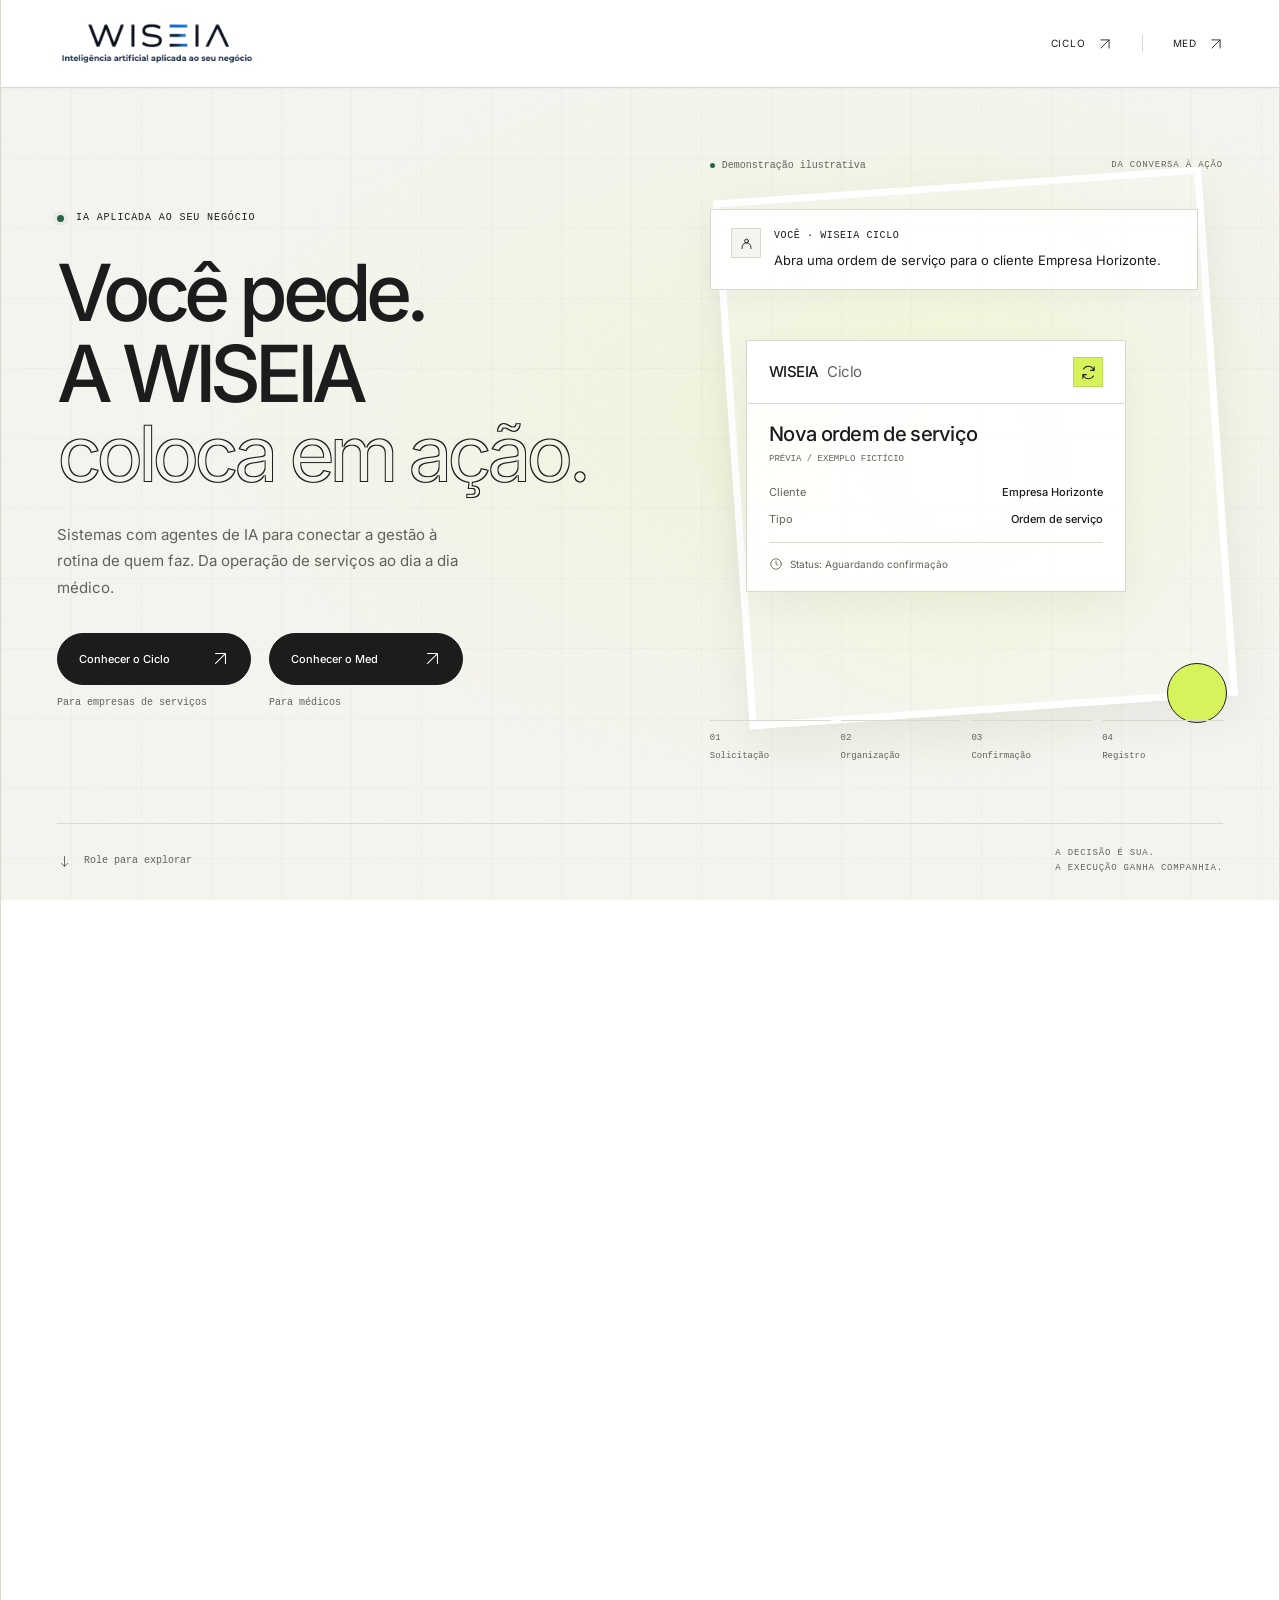
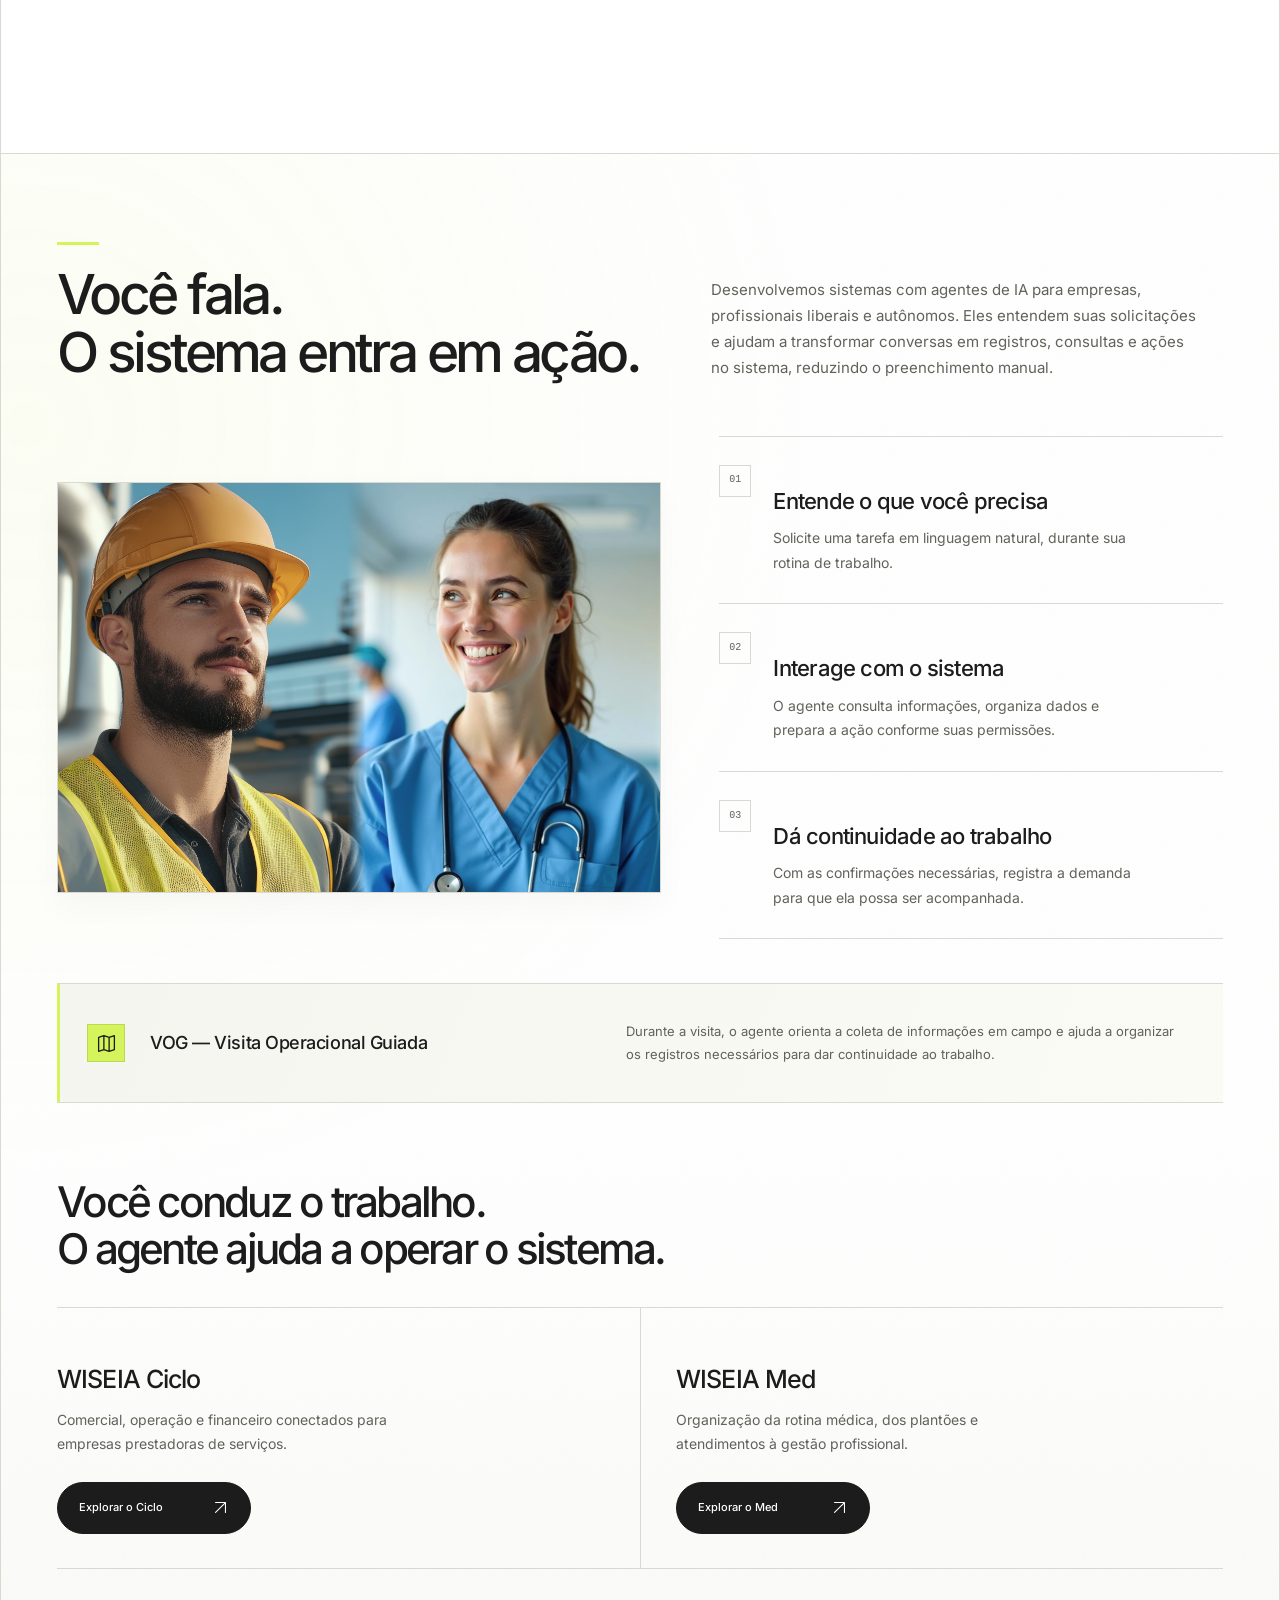
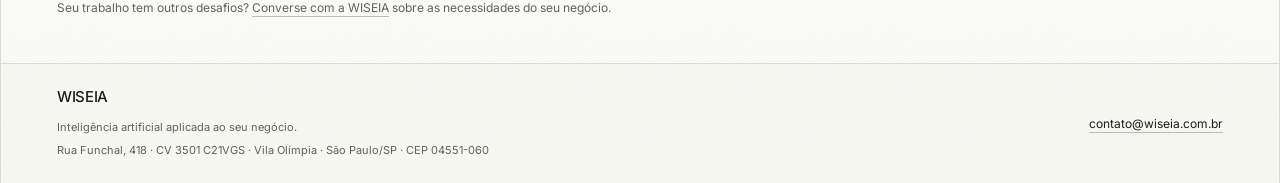
==== commit 8561c016: "Hero finalizada" ====
--- a/index.html
+++ b/index.html
@@ -146,6 +146,95 @@
 @media(max-width:360px){.wrap{width:calc(100% - 32px)}.hero-title{font-size:37px}.product-nav{gap:13px}.btn-beam-content{font-size:9px;padding-inline:9px}.product-path small{font-size:8px}}
 @media(prefers-reduced-motion:reduce){.hero-pin:before,.btn-beam:before{animation:none!important}.product-card,.static-card{transition:none}}
 </style>
+<style id="wiseia-work-styles">
+/* All additions are scoped to the final content section and its compact footer.
+   Header, hero selectors, layout and original animation controller are untouched. */
+.wiseia-work{position:relative;padding:88px 0 0;border-top:1px solid var(--line);background:var(--white);color:var(--ink);isolation:isolate}
+.wiseia-work .ww-heading{display:grid;grid-template-columns:1.15fr 1fr;gap:65px;align-items:end;margin-bottom:54px}
+.wiseia-work h2{font:500 clamp(36px,4.3vw,64px)/1.06 var(--sans);letter-spacing:-.065em}
+.wiseia-work .ww-heading>p{font:400 15px/1.75 var(--sans);color:var(--muted);max-width:490px}
+.wiseia-work .ww-columns{display:grid;grid-template-columns:1.2fr 1fr;gap:58px;align-items:center}
+.wiseia-work .ww-illustration{margin:0;min-width:0}
+.wiseia-work .ww-photo-composition{position:relative;isolation:isolate;aspect-ratio:1.47;overflow:hidden;border:1px solid var(--line);background:var(--paper);box-shadow:0 12px 30px #1c1c1c08}
+.wiseia-work .ww-photo{position:absolute;top:0;display:block;width:52%;height:100%;object-fit:cover}
+.wiseia-work .ww-photo-engineer{left:0;object-position:40% 0%}
+/* Only the hospital background fades into the industrial background. The narrow
+   overlap remains clear of both faces; neither image is mirrored or filtered. */
+.wiseia-work .ww-photo-doctor{right:0;top:-4%;height:132%;object-position:52% 0%;-webkit-mask-image:linear-gradient(to right,transparent,#000 6%);mask-image:linear-gradient(to right,transparent,#000 6%)}
+@media(max-width:600px){.wiseia-work .ww-photo-composition{aspect-ratio:1.16}}
+.wiseia-work .ww-steps{list-style:none;margin:0;padding:0;display:grid;gap:0}
+.wiseia-work .ww-steps li{display:grid;grid-template-columns:36px 1fr;gap:18px;padding:28px 0;border-bottom:1px solid var(--line)}
+.wiseia-work .ww-steps li:first-child{border-top:1px solid var(--line)}
+.wiseia-work .ww-number{font:400 11px/1.65 var(--mono);color:var(--muted);padding-top:5px}
+.wiseia-work .ww-steps h3{font:500 22px/1.3 var(--sans);letter-spacing:-.035em;margin-bottom:11px}
+.wiseia-work .ww-steps p{font:400 14px/1.75 var(--sans);color:var(--muted);max-width:365px}
+.wiseia-work .ww-vog{display:grid;grid-template-columns:40px 1fr 1.25fr;gap:23px;align-items:center;border-block:1px solid var(--line);background:var(--paper);padding:28px 30px;margin-top:44px}
+.wiseia-work .ww-vog-icon{display:grid;place-items:center;width:38px;height:38px;background:var(--acid);border:1px solid #1c1c1c20}
+.wiseia-work .ww-vog-icon svg{width:21px;height:21px}
+.wiseia-work .ww-vog h3{font:500 18px/1.4 var(--sans);letter-spacing:-.025em}
+.wiseia-work .ww-vog p{font-size:13px;line-height:1.75;color:var(--muted)}
+.wiseia-work .ww-closing{padding:75px 0 45px}
+.wiseia-work .ww-closing h2{font-size:clamp(30px,3.3vw,48px);line-height:1.12;max-width:920px;margin-bottom:35px}
+.wiseia-work .ww-products{display:grid;grid-template-columns:1fr 1fr;border-top:1px solid var(--line);border-bottom:1px solid var(--line)}
+.wiseia-work .ww-product{padding:31px 35px 34px 0;display:flex;flex-direction:column;align-items:flex-start}
+.wiseia-work .ww-product+.ww-product{border-left:1px solid var(--line);padding-left:35px;padding-right:0}
+.wiseia-work .ww-product h3{font:500 25px/1.25 var(--sans);letter-spacing:-.035em;margin-bottom:12px}
+.wiseia-work .ww-product>p{font-size:14px;line-height:1.75;color:var(--muted);max-width:380px;margin-bottom:25px;flex:1}
+.wiseia-work .ww-product .btn-beam{margin-top:auto}
+.wiseia-work .ww-contact{font-size:12px;line-height:1.8;color:var(--muted);margin-top:28px;max-width:710px}
+.ww-footer{border-top:1px solid var(--line);background:var(--paper);padding:22px 0;font:400 10px/1.65 var(--mono);color:var(--muted)}
+.ww-footer>.wrap{display:flex;align-items:center;justify-content:space-between;gap:20px}
+.ww-footer>.wrap>span:first-child{color:var(--ink);letter-spacing:.08em}
+.wiseia-work .ww-contact a,.ww-footer a{text-decoration:underline;text-underline-offset:4px;text-decoration-thickness:1px}
+.ww-footer .ww-company{min-width:0;max-width:770px}
+.ww-footer .ww-company strong{display:block;color:var(--ink);font:500 15px/1.5 var(--sans);letter-spacing:-.025em;margin-bottom:9px}
+.ww-footer .ww-company p,.ww-footer .ww-company address{font:400 11px/1.8 var(--sans);overflow-wrap:anywhere}
+.ww-footer .ww-company address{margin-top:4px}
+.ww-footer .ww-phone{display:inline-flex;align-items:center;min-height:44px;white-space:nowrap;font:400 12px/1.6 var(--sans);color:var(--ink)}
+@media(max-width:600px){.ww-footer>.wrap{flex-direction:column;gap:12px}.ww-footer .ww-company{max-width:100%}}
+@media(max-width:1100px){.wiseia-work{padding-top:70px}.wiseia-work .ww-heading{gap:32px;grid-template-columns:1fr 1fr}.wiseia-work .ww-columns{gap:32px;grid-template-columns:1.12fr 1fr}.wiseia-work .ww-steps li{gap:12px}.wiseia-work .ww-steps h3{font-size:20px}.wiseia-work .ww-vog{grid-template-columns:38px 1fr;gap:15px 20px}.wiseia-work .ww-vog p{grid-column:2}}
+@media(max-width:850px){.wiseia-work .ww-heading{grid-template-columns:1fr;gap:25px;margin-bottom:35px}.wiseia-work .ww-heading>p{max-width:620px}.wiseia-work .ww-columns{grid-template-columns:1fr;gap:32px}.wiseia-work .ww-steps p{max-width:100%}.wiseia-work .ww-closing{padding-top:60px}}
+@media(max-width:600px){.wiseia-work{padding-top:55px}.wiseia-work h2{font-size:clamp(32px,8.6vw,43px);letter-spacing:-.06em}.wiseia-work .ww-heading>p{font-size:14px;line-height:1.8}.wiseia-work .ww-steps li{grid-template-columns:27px 1fr;padding-block:25px;gap:12px}.wiseia-work .ww-steps h3{font-size:20px}.wiseia-work .ww-steps p{font-size:13px}.wiseia-work .ww-vog{padding:23px 20px;grid-template-columns:1fr;gap:15px;margin-top:32px}.wiseia-work .ww-vog p{grid-column:auto}.wiseia-work .ww-vog h3{font-size:18px}.wiseia-work .ww-closing{padding-block:48px 35px}.wiseia-work .ww-closing h2{font-size:31px;margin-bottom:28px}.wiseia-work .ww-products{grid-template-columns:1fr}.wiseia-work .ww-product,.wiseia-work .ww-product+.ww-product{padding:26px 0;border-left:0}.wiseia-work .ww-product+.ww-product{border-top:1px solid var(--line)}.wiseia-work .ww-product>p{font-size:13px}.wiseia-work .ww-product .btn-beam{width:auto;min-width:175px}.wiseia-work .ww-product .btn-beam-content{min-width:175px;padding:14px 18px;font-size:11px}.wiseia-work .ww-contact{font-size:12px}.ww-footer>.wrap{align-items:flex-start;font-size:9px}.ww-footer>.wrap>span:last-child{max-width:200px;text-align:right}}
+
+</style>
+<style id="wiseia-finishing">
+/* Lightweight visual finish: tiled paper grain, local interaction light and
+   once-only reveals. No image transforms, libraries or scroll interception. */
+:root{--paper-grain:url("data:image/svg+xml,%3Csvg xmlns='http://www.w3.org/2000/svg' width='160' height='160' viewBox='0 0 160 160'%3E%3Cfilter id='grain'%3E%3CfeTurbulence type='fractalNoise' baseFrequency='.82' numOctaves='3' stitchTiles='stitch'/%3E%3C/filter%3E%3Cpath fill='%23000' filter='url(%23grain)' d='M0 0h160v160H0z'/%3E%3C/svg%3E")}
+.hero-pin:after,.wiseia-work:before{content:'';position:absolute;inset:0;z-index:-1;pointer-events:none;background-image:var(--paper-grain);background-size:160px 160px;opacity:.038}
+.wiseia-work{background:radial-gradient(ellipse at 2% 18%,#d5f45b12,transparent 45%),linear-gradient(180deg,#fff 0%,#fff 67%,#fafaf7 100%)}
+.site-header:after{content:'';position:absolute;left:0;right:0;bottom:-1px;height:2px;background:linear-gradient(90deg,var(--success),var(--acid));transform:scaleX(var(--page-progress,0));transform-origin:left;pointer-events:none}
+.wiseia-work .ww-heading h2{position:relative}
+.wiseia-work .ww-heading h2:before{content:'';display:block;width:42px;height:3px;background:var(--acid);margin-bottom:20px;transform-origin:left;transition:transform .9s var(--ease)}
+.wiseia-work .ww-steps li{position:relative;isolation:isolate}
+.wiseia-work .ww-steps li:before{content:'';position:absolute;inset:0 -12px;z-index:-1;background:linear-gradient(100deg,#d5f45b15,transparent 80%);opacity:0;transition:opacity .4s;pointer-events:none}
+.wiseia-work .ww-steps li:hover:before{opacity:1}
+.wiseia-work .ww-number{display:grid;place-items:center;width:32px;height:32px;padding-top:0;border:1px solid var(--line);font-size:10px;transition:background .35s,border-color .35s,color .35s,transform .5s var(--ease)}
+.wiseia-work .ww-steps li:hover .ww-number{background:var(--acid);border-color:var(--acid);color:var(--ink);transform:translateY(-2px)}
+.wiseia-work .ww-steps h3{transition:transform .45s var(--ease)}
+.wiseia-work .ww-steps li:hover h3{transform:translateX(3px)}
+.wiseia-work .ww-photo-composition{transition:border-color .5s,box-shadow .5s}
+.wiseia-work .ww-photo-composition:hover{border-color:#a4b56b;box-shadow:0 18px 45px #1c1c1c10}
+.wiseia-work .ww-vog{position:relative;isolation:isolate;background:linear-gradient(110deg,var(--paper),#fafbf5);overflow:hidden}
+.wiseia-work .ww-vog:before{content:'';position:absolute;left:0;top:0;bottom:0;width:3px;background:var(--acid)}
+.wiseia-work .ww-vog-icon{transition:transform .55s var(--ease),box-shadow .4s}
+.wiseia-work .ww-vog:hover .ww-vog-icon{transform:rotate(-5deg);box-shadow:0 4px 14px #1c1c1c0a}
+.wiseia-work .ww-product{position:relative;isolation:isolate}
+.wiseia-work .ww-product:before{content:'';position:absolute;inset:0;z-index:-1;background:radial-gradient(330px circle at var(--light-x,50%) var(--light-y,50%),#d5f45b27,transparent 75%);opacity:0;transition:opacity .5s;pointer-events:none}
+.wiseia-work .ww-product:hover:before,.wiseia-work .ww-product:focus-within:before{opacity:1}
+.wiseia-work .ww-product h3{transition:transform .45s var(--ease)}
+.wiseia-work .ww-product:hover h3{transform:translateX(4px)}
+.wiseia-work .ww-contact a,.ww-footer a{transition:color .25s,text-decoration-color .25s;text-decoration-color:#62625b66}
+.wiseia-work .ww-contact a:hover,.ww-footer a:hover{color:var(--success);text-decoration-color:var(--success)}
+.ww-footer{background-image:var(--paper-grain);background-size:160px 160px;background-blend-mode:soft-light}
+.polish-ready .polish-reveal{transition:opacity .85s var(--ease),transform .85s var(--ease);transition-delay:var(--reveal-delay,0ms)}
+.polish-ready .polish-reveal:not(.is-visible){opacity:0;transform:translateY(20px)}
+.polish-ready .polish-reveal.is-visible,.polish-ready .polish-reveal:focus-within{opacity:1;transform:translateY(0)}
+.polish-ready .ww-heading h2.polish-reveal:not(.is-visible):before{transform:scaleX(0)}
+.wiseia-work .ww-steps li:nth-child(2){--reveal-delay:70ms}.wiseia-work .ww-steps li:nth-child(3){--reveal-delay:140ms}
+@media(max-width:600px){.wiseia-work .ww-number{width:26px;height:26px;font-size:9px}.wiseia-work .ww-heading h2:before{width:32px;margin-bottom:17px}.wiseia-work .ww-steps li:before{inset-inline:-5px}.hero-pin:after,.wiseia-work:before{opacity:.028}}
+@media(prefers-reduced-motion:reduce){.polish-ready .polish-reveal:not(.is-visible){opacity:1;transform:none}.polish-ready .ww-heading h2.polish-reveal:not(.is-visible):before{transform:none}.site-header:after{display:none}.wiseia-work .ww-steps li:hover h3,.wiseia-work .ww-product:hover h3,.wiseia-work .ww-steps li:hover .ww-number,.wiseia-work .ww-vog:hover .ww-vog-icon{transform:none}}
+</style>
 </head>
 <body>
   <template id="font-licenses"><pre>INTER ? https://raw.githubusercontent.com/google/fonts/main/ofl/inter/OFL.txt
@@ -494,7 +583,39 @@
         <div class="wrap hero-foot"><div class="scroll-hint"><svg aria-hidden="true"><use href="#down"/></svg><span id="scroll-caption">Role para explorar</span></div><span class="foot-note static-foot"><svg aria-hidden="true"><use href="#layers"/></svg> Duas soluções. Uma forma mais simples de fazer.</span><span class="foot-right eyebrow">A decisão é sua.<br>A execução ganha companhia.</span></div>
       </div>
     </section>
+    <section class="wiseia-work" id="como-funciona" aria-labelledby="work-title">
+      <div class="wrap">
+        <header class="ww-heading">
+          <h2 id="work-title">Você fala.<br>O sistema entra em ação.</h2>
+          <p>Desenvolvemos sistemas com agentes de IA para empresas, profissionais liberais e autônomos. Eles entendem suas solicitações e ajudam a transformar conversas em registros, consultas e ações no sistema, reduzindo o preenchimento manual.</p>
+        </header>
+        <div class="ww-columns">
+          <figure class="ww-illustration ww-photo-composition">
+            <img class="ww-photo ww-photo-engineer" src="Engenheiro.jpg" alt="Engenheiro com capacete amarelo e colete de segurança em uma instalação industrial." width="5824" height="3264" loading="lazy" decoding="async">
+            <img class="ww-photo ww-photo-doctor" src="Médica.png" alt="Médica com uniforme azul e estetoscópio em um ambiente hospitalar." width="3750" height="3750" loading="lazy" decoding="async">
+          </figure>
+          <ol class="ww-steps">
+            <li><span class="ww-number" aria-hidden="true">01</span><div><h3>Entende o que você precisa</h3><p>Solicite uma tarefa em linguagem natural, durante sua rotina de trabalho.</p></div></li>
+            <li><span class="ww-number" aria-hidden="true">02</span><div><h3>Interage com o sistema</h3><p>O agente consulta informações, organiza dados e prepara a ação conforme suas permissões.</p></div></li>
+            <li><span class="ww-number" aria-hidden="true">03</span><div><h3>Dá continuidade ao trabalho</h3><p>Com as confirmações necessárias, registra a demanda para que ela possa ser acompanhada.</p></div></li>
+          </ol>
+        </div>
+        <aside class="ww-vog" aria-labelledby="vog-title"><span class="ww-vog-icon"><svg aria-hidden="true"><use href="#ww-field"/></svg></span><h3 id="vog-title">VOG — Visita Operacional Guiada</h3><p>Durante a visita, o agente orienta a coleta de informações em campo e ajuda a organizar os registros necessários para dar continuidade ao trabalho.</p></aside>
+        <div class="ww-closing">
+          <h2>Você conduz o trabalho.<br>O agente ajuda a operar o sistema.</h2>
+          <div class="ww-products">
+            <article class="ww-product"><h3>WISEIA Ciclo</h3><p>Comercial, operação e financeiro conectados para empresas prestadoras de serviços.</p><a class="btn-beam" href="/ciclo/"><span class="btn-beam-content">Explorar o Ciclo <svg aria-hidden="true"><use href="#arrow"/></svg></span></a></article>
+            <article class="ww-product"><h3>WISEIA Med</h3><p>Organização da rotina médica, dos plantões e atendimentos à gestão profissional.</p><a class="btn-beam" href="/med/"><span class="btn-beam-content">Explorar o Med <svg aria-hidden="true"><use href="#arrow"/></svg></span></a></article>
+          </div>
+          <p class="ww-contact">Seu trabalho tem outros desafios? <a href="mailto:contato@wiseia.com.br">Converse com a WISEIA</a> sobre as necessidades do seu negócio.</p>
+        </div>
+      </div>
+      <svg width="0" height="0" class="visuallyhidden" aria-hidden="true" xmlns="http://www.w3.org/2000/svg"><defs>
+        <symbol id="ww-field" viewBox="0 0 24 24"><path d="m3 5 6-2 6 2 6-2v16l-6 2-6-2-6 2V5ZM9 3v16M15 5v16"/></symbol>
+      </defs></svg>
+    </section>
   </main>
+  <footer class="ww-footer"><div class="wrap"><div class="ww-company"><strong>WISEIA</strong><p>Inteligência artificial aplicada ao seu negócio.</p><address>Rua Funchal, 418 · CV 3501 C21VGS · Vila Olímpia · São Paulo/SP · CEP 04551-060</address></div><a class="ww-phone" href="mailto:contato@wiseia.com.br">contato@wiseia.com.br</a></div></footer>
   <script>
     'use strict';
     // No GSAP/CDN dependency: sticky positioning + requestAnimationFrame preserve
@@ -557,5 +678,31 @@
       // An exception or unsupported API before configure leaves the static layout.
     })();
   </script>
+
+<script>
+(()=>{
+  const reduced=matchMedia('(prefers-reduced-motion: reduce)');
+  const targets=[...document.querySelectorAll('.ww-heading h2,.ww-heading>p,.ww-photo-composition,.ww-steps li,.ww-vog,.ww-closing>h2,.ww-product,.ww-contact')];
+  let observer;
+  function revealAll(){targets.forEach(el=>el.classList.add('is-visible'));observer?.disconnect()}
+  if(!reduced.matches&&'IntersectionObserver'in window){
+    observer=new IntersectionObserver(entries=>entries.forEach(entry=>{if(entry.isIntersecting){entry.target.classList.add('is-visible');observer.unobserve(entry.target)}}),{threshold:.08,rootMargin:'0px 0px -12px 0px'});
+    targets.forEach(el=>{el.classList.add('polish-reveal');observer.observe(el)});
+    document.documentElement.classList.add('polish-ready');
+  }
+  reduced.addEventListener('change',e=>{if(e.matches)revealAll()});
+  const header=document.querySelector('.site-header');let frame=0,pageHeight=1;
+  function measure(){pageHeight=Math.max(1,document.documentElement.scrollHeight-innerHeight)}
+  function drawProgress(){frame=0;header.style.setProperty('--page-progress',Math.min(1,Math.max(0,scrollY/pageHeight)).toFixed(4))}
+  function schedule(){if(!frame)frame=requestAnimationFrame(drawProgress)}
+  measure();drawProgress();addEventListener('scroll',schedule,{passive:true});
+  addEventListener('resize',()=>{measure();schedule()},{passive:true});
+  addEventListener('load',()=>{measure();schedule()},{once:true});
+  if(document.fonts)document.fonts.ready.then(()=>{measure();schedule()});
+  if(matchMedia('(hover: hover) and (pointer: fine)').matches){
+    document.querySelectorAll('.ww-product').forEach(card=>card.addEventListener('pointermove',e=>{if(reduced.matches)return;const r=card.getBoundingClientRect();card.style.setProperty('--light-x',`${e.clientX-r.left}px`);card.style.setProperty('--light-y',`${e.clientY-r.top}px`)}));
+  }
+})();
+</script>
 </body>
 </html>
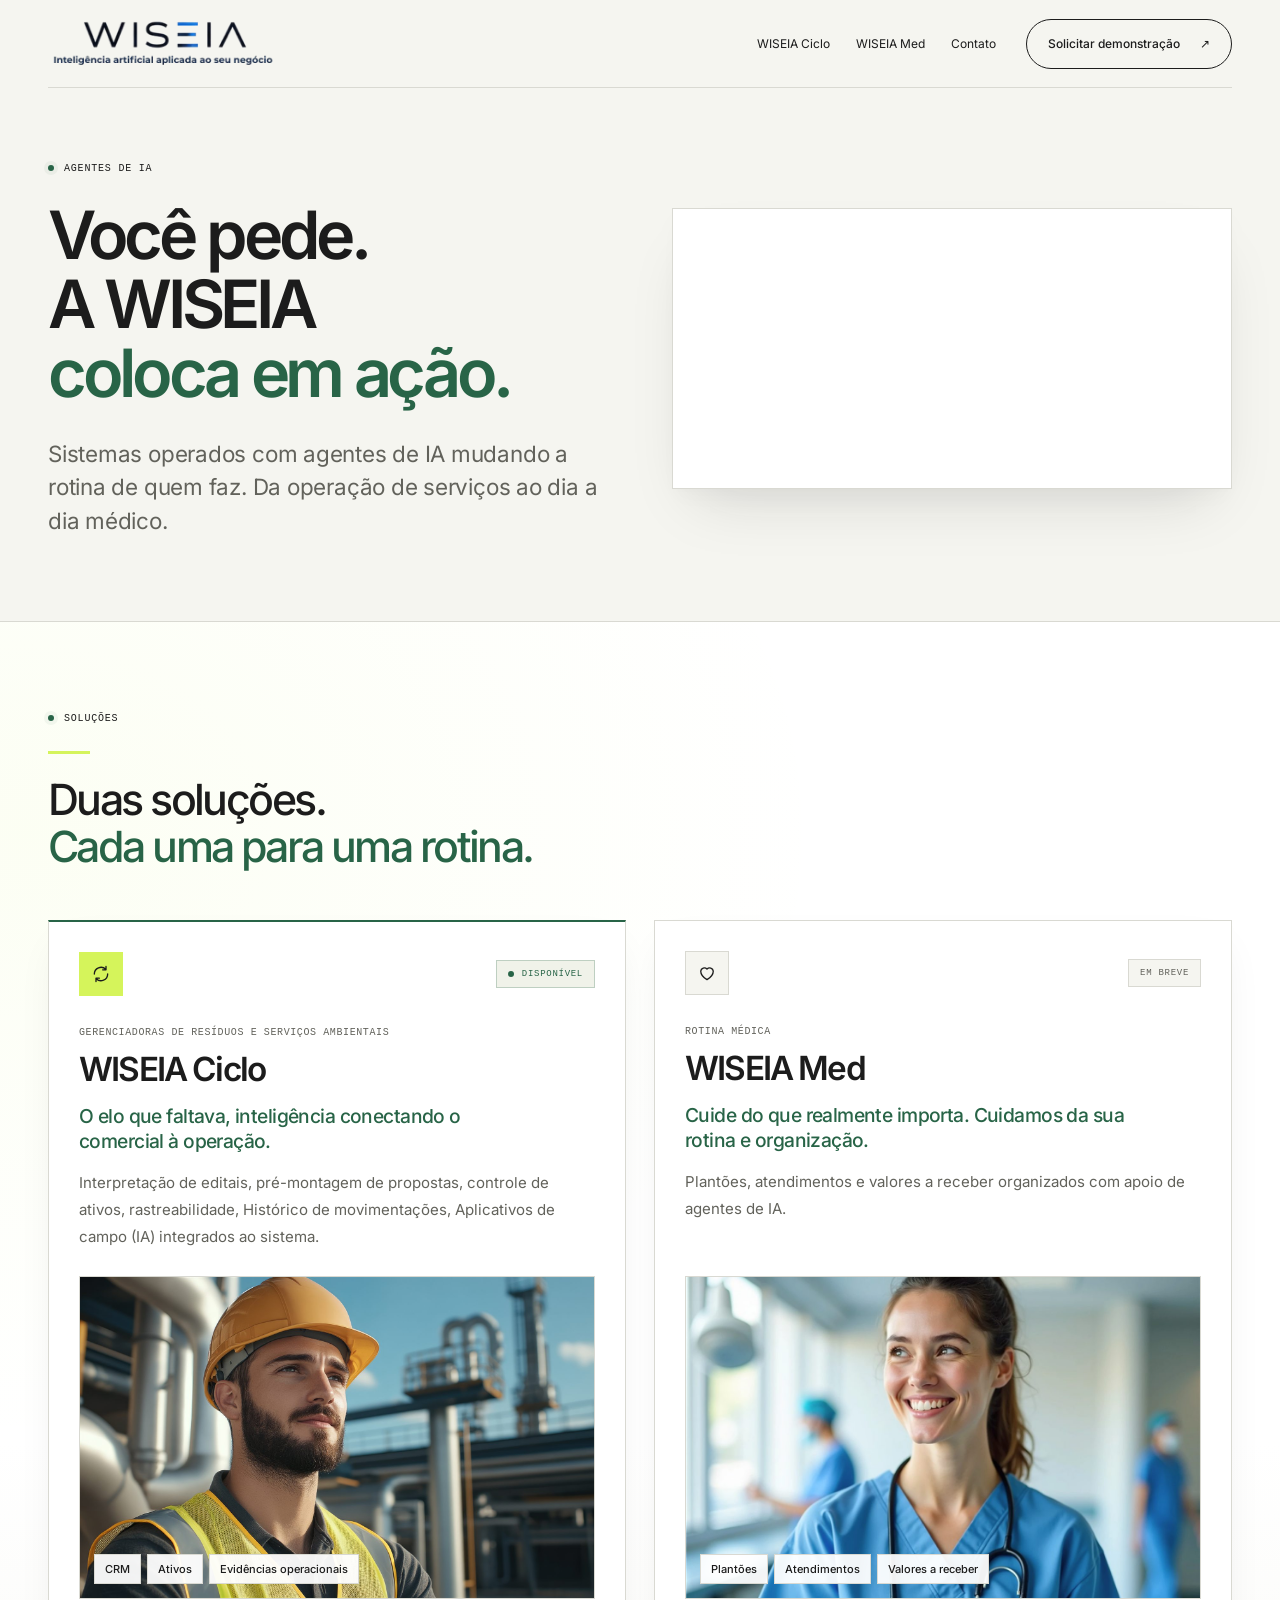
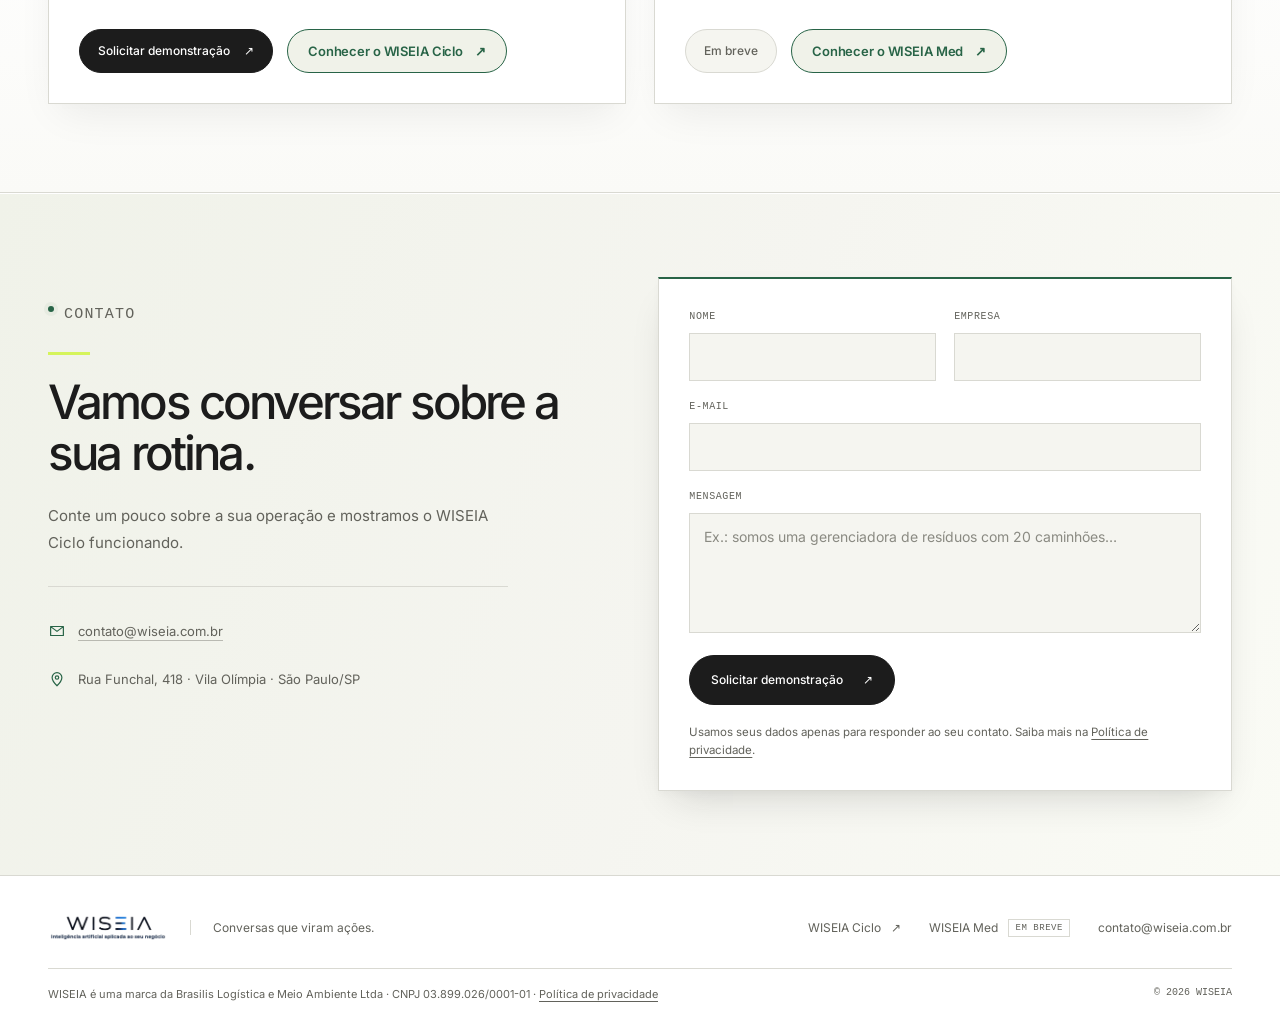
==== commit 480c8fe6: "Site publicado: home, Ciclo, Med, privacidade, formulários, SEO e analytics Co-Authored-By: Claude O" ====
--- a/index.html
+++ b/index.html
@@ -3,706 +3,191 @@
 <head>
   <meta charset="utf-8">
   <meta name="viewport" content="width=device-width, initial-scale=1">
-  <meta name="description" content="Sistemas com agentes de IA para conectar a gestão à rotina de quem faz. Conheça WISEIA Ciclo, para empresas de serviços, e WISEIA Med, para médicos.">
-  <meta name="theme-color" content="#fafaf9">
-  <title>WISEIA — Você pede. A WISEIA coloca em ação.</title>
-  <link rel="icon" href="data:image/svg+xml,%3Csvg xmlns='http://www.w3.org/2000/svg' viewBox='0 0 32 32'%3E%3Crect width='32' height='32' rx='8' fill='%231c1917'/%3E%3Ctext x='5' y='23' font-size='23' font-family='Arial' fill='white'%3EW%3C/text%3E%3C/svg%3E">
-  <!-- Original Aura font families, embedded from Google Fonts (SIL Open Font License). -->
-  <style>
-@font-face {
-  font-family: 'Inter';
-  font-style: normal;
-  font-weight: 100 900;
-  font-display: swap;
-  src: url([data-uri]) format('woff2');
-  unicode-range: U+0000-00FF, U+0131, U+0152-0153, U+02BB-02BC, U+02C6, U+02DA, U+02DC, U+0304, U+0308, U+0329, U+2000-206F, U+20AC, U+2122, U+2191, U+2193, U+2212, U+2215, U+FEFF, U+FFFD;
-}
-@font-face {
-  font-family: 'Space Grotesk';
-  font-style: normal;
-  font-weight: 300 700;
-  font-display: swap;
-  src: url([data-uri]) format('woff2');
-  unicode-range: U+0000-00FF, U+0131, U+0152-0153, U+02BB-02BC, U+02C6, U+02DA, U+02DC, U+0304, U+0308, U+0329, U+2000-206F, U+20AC, U+2122, U+2191, U+2193, U+2212, U+2215, U+FEFF, U+FFFD;
-}
-    /* AURA original tokens and interaction vocabulary. Native CSS/JS only;
-       no video, canvas, external animation library, or network API calls. */
-    :root{--surface-light:#eaeae5;--paper:#fafaf9;--white:#fff;--stone-100:#f5f5f4;--stone-200:#e7e5e4;--stone-300:#d6d3d1;--stone-500:#78716c;--stone-600:#57534e;--ink:#1c1917;--sans:Inter,Arial,sans-serif;--display:'Space Grotesk',Inter,Arial,sans-serif;--mono:'JetBrains Mono',Consolas,monospace;--ease:cubic-bezier(.16,1,.3,1);--header-height:88px}
-    *{box-sizing:border-box}html{color-scheme:light;scroll-padding-top:var(--header-height)}body{margin:0;color:var(--ink);background:var(--paper);font:400 16px/1.6 var(--sans);-webkit-font-smoothing:antialiased}a{color:inherit;text-decoration:none;touch-action:manipulation}button{font:inherit}::selection{background:var(--stone-300)}:focus-visible{outline:2px solid var(--ink);outline-offset:6px;border-radius:4px}h1,h2,p{margin:0}svg{fill:none;stroke:currentColor;stroke-width:1.5;stroke-linecap:round;stroke-linejoin:round;width:24px;height:24px;flex-shrink:0}.wrap{width:min(1320px,calc(100% - 112px));margin-inline:auto}.visuallyhidden{position:absolute;width:1px;height:1px;padding:0;margin:-1px;overflow:hidden;clip:rect(0,0,0,0);white-space:nowrap;border:0}.skip{position:fixed;left:24px;top:-80px;z-index:50;padding:12px 20px;background:var(--ink);color:white}.skip:focus{top:12px}.eyebrow{font:400 10px/1.5 var(--mono);letter-spacing:.13em;text-transform:uppercase}.site-header{height:var(--header-height);position:sticky;top:0;z-index:30;background:#fafaf9eb;backdrop-filter:blur(18px);border-bottom:1px solid #1c19170e}.header-inner{height:100%;display:flex;align-items:center;justify-content:space-between;gap:24px}.wordmark{font:600 27px/1 var(--display);letter-spacing:-.07em}.wordmark span{font-weight:400}.product-nav{display:flex;align-items:center;gap:36px}.product-nav a{display:flex;gap:12px;align-items:center;font-size:13px;min-height:44px;position:relative}.product-nav svg{width:14px;height:14px;transition:transform .3s var(--ease)}.product-nav a:hover svg{transform:translate(2px,-2px)}.product-nav a:after{position:absolute;content:'';bottom:5px;left:0;right:0;height:1px;background:var(--ink);transform:scaleX(0);transform-origin:left;transition:transform .3s}.product-nav a:hover:after{transform:scaleX(1)}.nav-divider{height:17px;width:1px;background:var(--stone-200)}
-    .hero{position:relative;isolation:isolate}.hero-pin{position:relative;overflow:hidden;min-height:calc(100svh - var(--header-height));display:flex;flex-direction:column}.hero-pin:before{content:'';position:absolute;z-index:-3;inset:0;background:linear-gradient(115deg,#fff9,transparent 60%),radial-gradient(ellipse at 82% 48%,#fff 5%,#eaeae580 45%,transparent 68%)}.bg-grid{position:absolute;inset:0;z-index:-2;pointer-events:none;background-image:linear-gradient(90deg,#1c191708 1px,transparent 1px);background-size:calc(100% / 12) 100%;mask-image:linear-gradient(transparent,#0005,transparent)}.hero-body{display:grid;grid-template-columns:minmax(0,1.16fr) minmax(0,1fr);gap:24px;align-items:center;flex:1;padding-block:50px 38px;min-height:660px}.hero-copy{position:relative;z-index:5;padding-bottom:20px}.eyebrow-line{display:flex;align-items:center;gap:10px;color:var(--stone-600);margin-bottom:25px}.eyebrow-line:before{content:'';width:5px;height:5px;border-radius:50%;background:var(--ink);box-shadow:0 0 0 4px #1c191708}.hero-title{font:500 clamp(56px,5.7vw,86px)/1.02 var(--display);letter-spacing:-.065em;max-width:760px}.hero-title .title-line{display:block}.hero-title .transparent-lettering{color:transparent;background:linear-gradient(115deg,#57534ee6,#78716ccc 45%,#57534ed9);background-clip:text;-webkit-background-clip:text;-webkit-text-stroke:.5px #57534e50}.text-reveal-wrapper{display:block;overflow:hidden;padding-bottom:.11em;margin-bottom:-.11em}.text-reveal-content{display:block}.hero-description{max-width:400px;font-size:15px;line-height:1.85;color:var(--stone-600);margin-top:28px}.product-paths{display:flex;gap:20px;margin-top:34px;flex-wrap:wrap}.product-path{display:flex;flex-direction:column;gap:10px;align-items:flex-start}.product-path small{font-size:11px;color:var(--stone-600);padding-left:3px}.btn-beam{position:relative;display:inline-flex;padding:1px;isolation:isolate;border:1px solid var(--ink);border-radius:8px;overflow:hidden;background:var(--ink);color:#fff;transition:transform .35s var(--ease),box-shadow .35s}.btn-beam:before{content:'';position:absolute;inset:-150%;z-index:-1;background:conic-gradient(transparent 25%,#fff,transparent 65%);opacity:0;transition:opacity .3s;animation:spin 5s linear infinite}.btn-beam:hover:before{opacity:.8}.btn-beam:hover{transform:translateY(-3px);box-shadow:0 8px 22px #1c191714}.btn-beam:active{transform:translateY(0) scale(.98)}.btn-beam-content{position:relative;display:flex;align-items:center;justify-content:space-between;gap:25px;min-height:49px;min-width:193px;padding:0 20px;border-radius:6px;background:var(--ink);font-size:12px;font-weight:500}.btn-beam svg{width:16px;height:16px;transition:transform .3s var(--ease)}.btn-beam:hover svg{transform:translate(2px,-2px)}.hero-foot{display:flex;justify-content:space-between;align-items:center;border-top:1px solid var(--stone-200);gap:20px;padding-block:22px 24px;position:relative;z-index:5;color:var(--stone-600);font-size:11px}.scroll-hint{display:none;align-items:center;gap:12px}.scroll-hint svg{width:15px;height:15px}.foot-note{display:flex;align-items:center;gap:10px}.foot-note svg{width:16px;height:16px}.foot-right{font-size:9px;letter-spacing:.1em}.scroll-enhanced .scroll-hint{display:flex}.scroll-enhanced .static-foot{display:none}.scroll-enhanced{height:185svh}.scroll-enhanced .hero-pin{position:sticky;top:var(--header-height);height:calc(100svh - var(--header-height));min-height:0}.scroll-enhanced .hero-body{min-height:0}.scroll-enhanced .hero-copy{padding-bottom:0}
-    .visual{position:relative;min-width:0;isolation:isolate}.visual:before{content:'';position:absolute;inset:-50px -20px -20px;z-index:-3;background:radial-gradient(ellipse,#d6d3d14d,transparent 65%);pointer-events:none}.orbital-field{position:absolute;inset:0;display:grid;place-items:center;z-index:-2;pointer-events:none}.orbital-field:before,.orbital-field:after{content:'';position:absolute;width:440px;height:440px;border:1px solid #d6d3d180;border-radius:50%;transform:rotateX(45deg) rotate(-28deg)}.orbital-field:after{width:350px;height:350px;transform:rotateX(28deg) rotate(28deg);border-color:#d6d3d14d}.visual-meta{display:flex;align-items:center;justify-content:space-between;gap:12px;margin-bottom:18px;padding-inline:10px}.demo-label{color:var(--stone-600);font-size:10px;display:flex;align-items:center;gap:7px}.demo-label:before{content:'';width:4px;height:4px;border-radius:50%;background:var(--stone-500)}.visual-meta .eyebrow{font-size:9px;color:var(--stone-600)}.animated-scene{display:none;position:relative;height:510px;perspective:1200px}.scroll-enhanced .animated-scene{display:block}.scroll-enhanced .static-scene{display:none}.message{position:absolute;left:0;top:15px;width:calc(100% - 25px);padding:19px 20px;display:flex;gap:13px;align-items:flex-start;background:#ffffffbd;border:1px solid #fff;border-radius:15px 15px 15px 4px;box-shadow:0 6px 25px #1c191708;backdrop-filter:blur(14px);transform-origin:bottom right;will-change:transform,opacity}.message p{font-size:13px;line-height:1.65;color:var(--stone-600)}.message strong{display:block;color:var(--ink);font-size:10px;font-weight:500;margin-bottom:5px}.message-avatar{display:grid;place-items:center;flex-shrink:0;border:1px solid var(--stone-200);border-radius:50%;width:30px;height:30px;background:var(--paper)}.message-avatar svg{width:15px;height:15px}.message-med{opacity:0}.product-card{position:absolute;top:146px;left:36px;width:calc(100% - 52px);max-width:380px;border:1px solid #fff;border-radius:20px;background:linear-gradient(135deg,#fffffff5,#ffffffbd);box-shadow:0 18px 55px #1c19170c,0 2px 5px #1c191704;backdrop-filter:blur(20px);transform-origin:center;will-change:transform,opacity;overflow:hidden}.card-head{display:flex;justify-content:space-between;align-items:center;gap:12px;padding:20px 23px;border-bottom:1px solid #1c19170b}.product-name{font:500 15px var(--display);letter-spacing:-.04em}.product-name span{font-weight:400;color:var(--stone-600);margin-left:5px}.product-icon{width:30px;height:30px;border:1px solid var(--stone-200);background:var(--paper);display:grid;place-items:center;border-radius:9px}.product-icon svg{width:17px;height:17px}.card-body{padding:20px 23px}.card-title{font:500 19px/1.3 var(--display);letter-spacing:-.04em}.record-id{font:400 9px var(--mono);color:var(--stone-600);margin-top:5px}.card-data{margin:20px 0 16px;display:grid;gap:9px}.card-data div{display:flex;justify-content:space-between;gap:15px;align-items:center;font-size:11px}.card-data dt{color:var(--stone-600)}.card-data dd{margin:0;text-align:right;font-weight:500}.status-area{position:relative;height:31px}.status{position:absolute;inset:0;display:flex;align-items:center;gap:7px;font-size:10px;color:var(--stone-600);border-top:1px solid var(--stone-200);padding-top:12px}.status svg{width:14px;height:14px}.registered{opacity:0;color:var(--ink)}.card-med{opacity:0}.professional{position:absolute;top:410px;left:65px;width:max-content;max-width:calc(100% - 70px);display:flex;align-items:center;gap:10px;padding:11px 16px;border:1px solid var(--stone-300);border-radius:100px;background:var(--paper);font-size:11px;box-shadow:0 6px 20px #1c191707;opacity:0;will-change:transform,opacity}.professional svg{width:16px;height:16px}.professional small{display:block;font-size:9px;color:var(--stone-600)}.professional b{font-weight:500}.final-signature{position:absolute;inset:auto 0 0;text-align:center;opacity:0;transform:translateY(15px)}.final-signature p{font:500 14px/1.5 var(--display);letter-spacing:-.025em}.final-signature span{font-size:9px;letter-spacing:.15em;text-transform:uppercase;color:var(--stone-600)}.process-track{display:none;grid-template-columns:repeat(4,1fr);gap:10px;margin:16px 10px 0}.scroll-enhanced .process-track{display:grid}.process-step{border-top:1px solid var(--stone-300);padding-top:10px;position:relative;font-size:9px;color:var(--stone-600)}.process-step:before{content:'';position:absolute;top:-1px;left:0;width:100%;height:2px;background:var(--ink);transform:scaleX(var(--fill,0));transform-origin:left}.process-step b{font:400 9px var(--mono);display:block;margin-bottom:3px}.static-scene{position:relative;padding:20px 0}.static-card{position:relative;max-width:370px;padding:22px;background:#ffffffd9;border:1px solid #fff;border-radius:18px;box-shadow:0 15px 45px #1c19170a}.static-card+.static-card{margin:18px 0 0 65px}.static-card .static-top{display:flex;justify-content:space-between;align-items:center;margin-bottom:17px}.static-card p{font-size:12px;line-height:1.7;margin-top:9px;color:var(--stone-600)}.static-confirmation{display:flex;gap:7px;align-items:center;font-size:10px;border-top:1px solid var(--stone-200);padding-top:13px;margin-top:15px}.static-confirmation svg{width:15px;height:15px}.static-summary{font-size:13px;text-align:center;margin:25px 0 0;color:var(--stone-600)}.static-summary b{font-weight:500;color:var(--ink)}.static-flow{font-size:10px;text-align:center;color:var(--stone-600);margin-top:10px;line-height:1.8}.reveal{opacity:1}.intro-ready .reveal{animation:reveal 1s var(--ease) both}.intro-ready .text-reveal-content{animation:text-reveal 1.2s var(--ease) both}.intro-ready .delay-100{animation-delay:.1s}.intro-ready .delay-200{animation-delay:.2s}.intro-ready .delay-300{animation-delay:.3s}
-    @keyframes spin{to{transform:rotate(360deg)}}@keyframes reveal{from{opacity:0;transform:translateY(24px)}to{opacity:1;transform:translateY(0)}}@keyframes text-reveal{from{opacity:0;transform:translateY(110%)}to{opacity:1;transform:translateY(0)}}
-    @media(min-width:1101px) and (max-height:850px){.scroll-enhanced .hero-body{padding-block:20px}}
-    @media(min-width:1600px){.hero-title{font-size:90px}.hero-body{gap:55px}}
-    @media(max-width:1150px){.wrap{width:calc(100% - 64px)}.hero-body{grid-template-columns:1.1fr 1fr;gap:24px}.hero-title{font-size:clamp(50px,5.7vw,70px)}.product-paths{gap:14px}.btn-beam-content{min-width:174px;padding-inline:16px;gap:15px}.hero-description{font-size:14px}.visual-meta .eyebrow{display:none}.static-card+.static-card{margin-left:35px}.card-body{padding:18px}.product-card{left:10px;width:calc(100% - 15px)}.professional{left:25px}.card-head{padding:17px 18px}.card-data div{font-size:10px}}
-    @media(max-width:1000px){:root{--header-height:76px}.hero-body{padding-top:60px;grid-template-columns:1fr;gap:50px;min-height:0}.hero-copy{max-width:680px;padding-bottom:0}.hero-title{font-size:clamp(56px,8.8vw,78px);max-width:680px}.hero-description{font-size:15px;max-width:465px}.visual{width:min(590px,100%);justify-self:center;margin-bottom:20px}.static-scene{display:grid;grid-template-columns:1fr 1fr;gap:15px;padding:0}.static-card{padding:23px;max-width:none}.static-card+.static-card{margin:50px 0 0}.static-summary,.static-flow{grid-column:1/-1;margin:0}.static-summary{margin-top:10px}.orbital-field:before{width:400px;height:400px}.hero-foot{margin-top:15px}.foot-right{max-width:260px;text-align:right;line-height:1.8}.wordmark{font-size:25px}}
-    @media(max-width:600px){:root{--header-height:70px}.wrap{width:calc(100% - 40px)}.wordmark{font-size:24px}.product-nav{gap:17px}.product-nav a{font-size:12px;gap:6px}.product-nav svg{width:12px;height:12px}.nav-divider{display:none}.hero-body{padding-block:45px 30px;gap:45px}.eyebrow-line{font-size:9px;margin-bottom:22px}.hero-title{font-size:clamp(43px,11.4vw,63px);letter-spacing:-.064em;line-height:1.06}.hero-description{font-size:14px;line-height:1.85;margin-top:23px;max-width:340px}.product-paths{gap:12px;margin-top:28px;display:grid;grid-template-columns:1fr 1fr}.product-path{min-width:0;align-items:stretch;gap:10px}.btn-beam{width:100%}.btn-beam-content{min-width:0;width:100%;min-height:51px;font-size:11px;gap:9px;padding-inline:13px}.btn-beam svg{width:14px;height:14px}.product-path small{font-size:10px;padding-left:0;line-height:1.5}.visual-meta{padding-inline:0;margin-bottom:15px}.demo-label{font-size:10px}.visual-meta .eyebrow{display:block;font-size:8px}.static-scene{grid-template-columns:1fr;gap:13px}.static-card{padding:23px}.static-card+.static-card{margin:0 0 0 25px}.static-card:first-child{margin-right:25px}.static-card .card-title{font-size:20px}.static-card p{font-size:12px}.static-confirmation{font-size:11px}.static-summary{margin:9px 0 0;font-size:13px;line-height:1.7}.static-flow{font-size:9px;max-width:290px;justify-self:center}.orbital-field:before{width:300px;height:390px}.orbital-field:after{width:260px;height:320px}.hero-foot{padding-block:20px 25px;align-items:flex-start;gap:15px}.foot-note{font-size:10px;max-width:180px;line-height:1.7;align-items:flex-start}.foot-note svg{margin-top:2px}.foot-right{font-size:8px;max-width:135px}.static-foot{max-width:210px}}
-    @media(max-width:360px){.wrap{width:calc(100% - 32px)}.hero-title{font-size:40px}.btn-beam-content{padding-inline:10px;font-size:10px}.product-nav{gap:13px}.product-path small{font-size:9px}.wordmark{font-size:22px}}
-    @media(prefers-reduced-motion:reduce){*,*:before,*:after{animation:none!important;transition:none!important;scroll-behavior:auto!important}.hero.scroll-enhanced{height:auto}.scroll-enhanced .hero-pin{position:relative;top:auto;height:auto;min-height:0}.scroll-enhanced .animated-scene,.scroll-enhanced .process-track,.scroll-enhanced .scroll-hint{display:none}.scroll-enhanced .static-scene{display:block}.scroll-enhanced .static-foot{display:flex}}
-  </style>
-<style id="wiseia-design12">
-/* FORMA / 12 adapter, sourced exclusively from assets/design_system12.html.
-   Presentation only: the original WISEIA DOM, copy and scroll controller remain
-   intact. Inter is already embedded in this file; no shared stylesheet is edited.
-   DS primitives: paper/grid, outline, .btn, .panel, .badge.success, shimmer.
-   The oversized DS specimen is scaled to fit the existing two-column hero. */
-:root{
-  --white:#fff;--paper:#f5f5f0;--ink:#1c1c1c;--muted:#62625b;
-  --line:#d9d9d2;--acid:#d5f45b;--success:#286447;--error:#ae3636;
-  --surface-light:var(--paper);--stone-100:var(--paper);--stone-200:var(--line);
-  --stone-300:var(--line);--stone-500:var(--muted);--stone-600:var(--muted);
-  --sans:Inter,Arial,sans-serif;--display:Inter,Arial,sans-serif;
-  --mono:'Courier New',monospace;--ease:cubic-bezier(.16,1,.3,1)
-}
-body{max-width:1600px;margin-inline:auto;border-inline:1px solid var(--line);background:var(--white);font:400 15px/1.65 var(--sans)}
-::selection{background:var(--acid);color:var(--ink)}
-:focus-visible{outline:2px solid var(--success);outline-offset:5px;border-radius:0}
-.skip{background:var(--acid);color:var(--ink)}
-.site-header{background:#fffffff0;backdrop-filter:blur(20px);border-bottom:1px solid var(--line)}
-.wrap{width:min(1488px,calc(100% - 112px))}
-.wordmark{display:flex;align-items:center;min-height:44px}
-.product-nav{gap:30px}
-.product-nav a{font:400 10px/1.65 var(--sans);letter-spacing:.08em;text-transform:uppercase}
-.product-nav a:after{height:1px;background:var(--ink)}
-.product-nav a:hover svg{transform:translate(3px,-3px)}
-.nav-divider{background:var(--line)}
-.hero-pin{background:var(--paper)}
-.hero-pin:before{background:radial-gradient(ellipse at 65% 40%,#d5f45b24,transparent 55%);animation:forma-ambient 12s ease-in-out infinite alternate}
-.bg-grid{background-image:linear-gradient(#1c1c1c06 1px,transparent 1px),linear-gradient(90deg,#1c1c1c06 1px,transparent 1px);background-size:70px 70px;mask-image:none}
-.hero-body{grid-template-columns:minmax(0,1.19fr) minmax(0,1fr);gap:42px;padding-block:48px 38px}
-.eyebrow{font:400 10px/1.65 var(--mono);letter-spacing:.09em;text-transform:uppercase}
-.eyebrow-line{color:var(--ink);margin-bottom:27px;gap:12px}
-.eyebrow-line:before{width:7px;height:7px;background:var(--success);box-shadow:0 0 0 4px #2864470d}
-.hero-title{font:500 clamp(60px,6.15vw,92px)/1.02 var(--sans);letter-spacing:-.075em;max-width:850px}
-.hero-title .transparent-lettering{color:var(--ink);background:none;-webkit-text-fill-color:var(--ink);-webkit-text-stroke:0;filter:url(#letter-outline)}
-.text-reveal-wrapper{padding-bottom:.12em;margin-bottom:-.12em}
-.hero-description{font:400 15px/1.75 var(--sans);max-width:410px;margin-top:28px;color:var(--muted)}
-.product-paths{gap:18px;margin-top:32px}
-.product-path small{font:400 10px/1.65 var(--mono);color:var(--muted);padding-left:0}
-/* Actual FORMA square button silhouette, one-pass sheen and active scale. */
-.btn-beam{border:1px solid var(--ink);border-radius:100px;padding:0;background:var(--ink);color:white;transition:transform .35s,box-shadow .35s}
-.btn-beam:before{inset:0;z-index:2;background:linear-gradient(110deg,transparent 25%,#ffffff35 50%,transparent 75%);transform:translateX(-130%);opacity:1;animation:none;pointer-events:none}
-.btn-beam:hover:before{opacity:1;animation:forma-shimmer .8s}
-.btn-beam:hover{transform:translateY(-3px);box-shadow:0 8px 26px #1c1c1c20}
-.btn-beam:active{transform:scale(.98)}
-.btn-beam-content{font:500 11px/1.65 var(--sans);min-height:50px;min-width:192px;padding:14px 21px;border-radius:0;background:var(--ink);transition:background .35s,color .35s}
-.btn-beam:hover .btn-beam-content{background:var(--acid);color:var(--ink)}
-.btn-beam svg{width:17px;height:17px;transition:transform .35s}
-.btn-beam:hover svg{transform:translate(3px,-3px)}
-.hero-foot{border-color:var(--line);padding-block:22px 24px;font:400 10px/1.65 var(--mono);color:var(--muted)}
-.foot-right{font-size:9px;letter-spacing:.09em}
-/* Architectural white frame replaces the original soft orbital glass treatment.
-   It is CSS decoration only, with no extra imagery, content or product features. */
-.visual:before{inset:-30px -22px -25px;background:radial-gradient(ellipse,#d5f45b20,transparent 70%)}
-.orbital-field{inset:18px 0 44px 18px}
-.orbital-field:before{width:calc(100% - 20px);height:calc(100% - 28px);border:7px solid white;border-radius:0;background:#ffffff24;transform:rotate(-4deg);box-shadow:0 18px 45px #1c1c1c10}
-.orbital-field:after{width:58px;height:58px;inset:auto -4px -3px auto;border:1px solid var(--ink);border-radius:50%;background:var(--acid);transform:none;box-shadow:none}
-.visual-meta{padding-inline:0;margin-bottom:20px}
-.visual-meta .eyebrow{font-size:9px;color:var(--muted)}
-.demo-label{font:400 10px/1.65 var(--mono);color:var(--muted)}
-.demo-label:before{background:var(--success);width:5px;height:5px}
-.message{border:1px solid var(--line);border-radius:0;background:#ffffffed;box-shadow:0 8px 26px #1c1c1c08;backdrop-filter:none;padding:18px 20px}
-.message p{font:400 13px/1.65 var(--sans);color:var(--ink)}
-.message strong{font:400 10px/1.65 var(--mono);letter-spacing:.06em;margin-bottom:5px}
-.message-avatar{border:1px solid var(--line);border-radius:0;background:var(--paper);width:30px;height:30px}
-.product-card{border:1px solid var(--line);border-radius:0;background:#ffffffed;backdrop-filter:none;box-shadow:0 14px 35px #1c1c1c0c}
-.card-head{background:var(--white);border-bottom:1px solid var(--line);padding:16px 22px}
-.product-name{font:500 15px/1.2 var(--sans);letter-spacing:-.035em}
-.product-name span{font-weight:400;color:var(--muted)}
-.product-icon{width:30px;height:30px;border:1px solid #1c1c1c20;border-radius:0;background:var(--acid)}
-.product-icon svg{width:17px;height:17px;stroke-width:1.5}
-.card-body{padding:18px 22px}
-.card-title{font:500 20px/1.25 var(--sans);letter-spacing:-.035em}
-.record-id{font:400 9px/1.65 var(--mono);color:var(--muted)}
-.card-data{margin:16px 0 14px;gap:9px}
-.card-data div{font-size:11px}
-.card-data dt{color:var(--muted)}
-.status{font:400 10px/1.5 var(--sans);border-color:var(--line);color:var(--muted)}
-.registered{color:var(--success)}
-.professional{border:1px solid #28644733;border-radius:0;background:#f0f2e9;color:var(--success);box-shadow:0 6px 20px #1c1c1c06;padding:10px 14px}
-.professional small{font:400 9px/1.65 var(--mono);color:var(--muted)}
-.professional b{font-size:11px;font-weight:500}
-.final-signature p{font:500 14px/1.5 var(--sans);letter-spacing:-.035em}
-.final-signature span{font:400 9px/1.65 var(--mono);letter-spacing:.09em;color:var(--muted)}
-.process-track{gap:10px;margin:16px 0 0}
-.process-step{font:400 9px/1.65 var(--mono);border-color:var(--line);color:var(--muted)}
-.process-step:before{height:3px;background:linear-gradient(90deg,var(--ink),var(--ink) 88%,var(--acid) 88%)}
-.process-step b{font:400 9px/1.65 var(--mono)}
-.static-card{border:1px solid var(--line);border-radius:0;background:#ffffffed;box-shadow:0 12px 30px #1c1c1c08;padding:25px}
-.static-card p{color:var(--muted);font-size:12px;line-height:1.75}
-.static-confirmation{color:var(--success);border-top:1px solid var(--line);font-size:11px}
-.static-summary{font:400 13px/1.65 var(--sans);color:var(--muted)}
-.static-flow{font:400 10px/1.8 var(--mono);color:var(--muted)}
-.product-card,.static-card{transition:border-color .4s,box-shadow .4s}
-.product-card:hover,.static-card:hover{border-color:#a4b56b;box-shadow:0 12px 30px #1c1c1c08}
-@media(max-width:1000px){.orbital-field:after{display:none}}
-@keyframes forma-shimmer{to{transform:translateX(130%)}}
-@keyframes forma-ambient{to{transform:translate(8%,-6%);opacity:.4}}
-@media(min-width:1600px){.hero-title{font-size:96px}.hero-body{gap:55px}}
-@media(min-width:1101px) and (max-height:850px){.scroll-enhanced .hero-body{padding-block:20px}.hero-title{font-size:clamp(58px,5.6vw,80px)}}
-@media(max-width:1150px){.wrap{width:calc(100% - 64px)}.hero-body{grid-template-columns:1.12fr 1fr;gap:24px}.hero-title{font-size:clamp(50px,5.8vw,66px)}.btn-beam-content{min-width:174px;padding-inline:16px}.product-paths{gap:14px}.card-head{padding:17px 18px}.card-body{padding:18px}.orbital-field:after{right:0}}
-@media(max-width:1000px){.hero-body{grid-template-columns:1fr;gap:52px;padding-top:58px}.hero-copy{max-width:710px}.hero-title{font-size:clamp(56px,8.9vw,80px);max-width:710px}.hero-description{max-width:465px}.visual{width:min(620px,100%)}.static-card{padding:24px}.static-card+.static-card{margin-top:40px}.orbital-field{inset:12px 5px 55px}.orbital-field:after{width:48px;height:48px;bottom:-10px}.hero-foot{margin-top:15px}}
-@media(max-width:600px){.wrap{width:calc(100% - 40px)}.product-nav{gap:17px}.product-nav a{font-size:10px;letter-spacing:.06em}.hero-body{padding-block:42px 28px;gap:42px}.eyebrow-line{font-size:9px;margin-bottom:23px}.hero-title{font-size:clamp(41px,10.8vw,63px);letter-spacing:-.07em;line-height:1.06}.hero-title .transparent-lettering{-webkit-text-stroke:0}.hero-description{font-size:14px;line-height:1.75;margin-top:23px}.product-paths{gap:12px;margin-top:27px}.btn-beam-content{min-width:0;min-height:51px;padding:13px 12px;font-size:10px;gap:8px}.btn-beam svg{width:15px;height:15px}.product-path small{font-size:9px;line-height:1.6}.static-card{padding:23px}.static-card+.static-card{margin:0 0 0 20px}.static-card:first-child{margin-right:20px}.static-card .card-title{font-size:21px}.static-summary{font-size:13px;margin-top:9px}.static-flow{font-size:9px;max-width:290px}.orbital-field{inset:20px 0 60px}.orbital-field:after{width:42px;height:42px;bottom:-20px;right:6px}.demo-label{font-size:9px}.visual-meta .eyebrow{font-size:8px}.hero-foot{font-size:9px;padding-block:20px 25px}.foot-right{font-size:8px}}
-@media(max-width:360px){.wrap{width:calc(100% - 32px)}.hero-title{font-size:37px}.product-nav{gap:13px}.btn-beam-content{font-size:9px;padding-inline:9px}.product-path small{font-size:8px}}
-@media(prefers-reduced-motion:reduce){.hero-pin:before,.btn-beam:before{animation:none!important}.product-card,.static-card{transition:none}}
-</style>
-<style id="wiseia-work-styles">
-/* All additions are scoped to the final content section and its compact footer.
-   Header, hero selectors, layout and original animation controller are untouched. */
-.wiseia-work{position:relative;padding:88px 0 0;border-top:1px solid var(--line);background:var(--white);color:var(--ink);isolation:isolate}
-.wiseia-work .ww-heading{display:grid;grid-template-columns:1.15fr 1fr;gap:65px;align-items:end;margin-bottom:54px}
-.wiseia-work h2{font:500 clamp(36px,4.3vw,64px)/1.06 var(--sans);letter-spacing:-.065em}
-.wiseia-work .ww-heading>p{font:400 15px/1.75 var(--sans);color:var(--muted);max-width:490px}
-.wiseia-work .ww-columns{display:grid;grid-template-columns:1.2fr 1fr;gap:58px;align-items:center}
-.wiseia-work .ww-illustration{margin:0;min-width:0}
-.wiseia-work .ww-photo-composition{position:relative;isolation:isolate;aspect-ratio:1.47;overflow:hidden;border:1px solid var(--line);background:var(--paper);box-shadow:0 12px 30px #1c1c1c08}
-.wiseia-work .ww-photo{position:absolute;top:0;display:block;width:52%;height:100%;object-fit:cover}
-.wiseia-work .ww-photo-engineer{left:0;object-position:40% 0%}
-/* Only the hospital background fades into the industrial background. The narrow
-   overlap remains clear of both faces; neither image is mirrored or filtered. */
-.wiseia-work .ww-photo-doctor{right:0;top:-4%;height:132%;object-position:52% 0%;-webkit-mask-image:linear-gradient(to right,transparent,#000 6%);mask-image:linear-gradient(to right,transparent,#000 6%)}
-@media(max-width:600px){.wiseia-work .ww-photo-composition{aspect-ratio:1.16}}
-.wiseia-work .ww-steps{list-style:none;margin:0;padding:0;display:grid;gap:0}
-.wiseia-work .ww-steps li{display:grid;grid-template-columns:36px 1fr;gap:18px;padding:28px 0;border-bottom:1px solid var(--line)}
-.wiseia-work .ww-steps li:first-child{border-top:1px solid var(--line)}
-.wiseia-work .ww-number{font:400 11px/1.65 var(--mono);color:var(--muted);padding-top:5px}
-.wiseia-work .ww-steps h3{font:500 22px/1.3 var(--sans);letter-spacing:-.035em;margin-bottom:11px}
-.wiseia-work .ww-steps p{font:400 14px/1.75 var(--sans);color:var(--muted);max-width:365px}
-.wiseia-work .ww-vog{display:grid;grid-template-columns:40px 1fr 1.25fr;gap:23px;align-items:center;border-block:1px solid var(--line);background:var(--paper);padding:28px 30px;margin-top:44px}
-.wiseia-work .ww-vog-icon{display:grid;place-items:center;width:38px;height:38px;background:var(--acid);border:1px solid #1c1c1c20}
-.wiseia-work .ww-vog-icon svg{width:21px;height:21px}
-.wiseia-work .ww-vog h3{font:500 18px/1.4 var(--sans);letter-spacing:-.025em}
-.wiseia-work .ww-vog p{font-size:13px;line-height:1.75;color:var(--muted)}
-.wiseia-work .ww-closing{padding:75px 0 45px}
-.wiseia-work .ww-closing h2{font-size:clamp(30px,3.3vw,48px);line-height:1.12;max-width:920px;margin-bottom:35px}
-.wiseia-work .ww-products{display:grid;grid-template-columns:1fr 1fr;border-top:1px solid var(--line);border-bottom:1px solid var(--line)}
-.wiseia-work .ww-product{padding:31px 35px 34px 0;display:flex;flex-direction:column;align-items:flex-start}
-.wiseia-work .ww-product+.ww-product{border-left:1px solid var(--line);padding-left:35px;padding-right:0}
-.wiseia-work .ww-product h3{font:500 25px/1.25 var(--sans);letter-spacing:-.035em;margin-bottom:12px}
-.wiseia-work .ww-product>p{font-size:14px;line-height:1.75;color:var(--muted);max-width:380px;margin-bottom:25px;flex:1}
-.wiseia-work .ww-product .btn-beam{margin-top:auto}
-.wiseia-work .ww-contact{font-size:12px;line-height:1.8;color:var(--muted);margin-top:28px;max-width:710px}
-.ww-footer{border-top:1px solid var(--line);background:var(--paper);padding:22px 0;font:400 10px/1.65 var(--mono);color:var(--muted)}
-.ww-footer>.wrap{display:flex;align-items:center;justify-content:space-between;gap:20px}
-.ww-footer>.wrap>span:first-child{color:var(--ink);letter-spacing:.08em}
-.wiseia-work .ww-contact a,.ww-footer a{text-decoration:underline;text-underline-offset:4px;text-decoration-thickness:1px}
-.ww-footer .ww-company{min-width:0;max-width:770px}
-.ww-footer .ww-company strong{display:block;color:var(--ink);font:500 15px/1.5 var(--sans);letter-spacing:-.025em;margin-bottom:9px}
-.ww-footer .ww-company p,.ww-footer .ww-company address{font:400 11px/1.8 var(--sans);overflow-wrap:anywhere}
-.ww-footer .ww-company address{margin-top:4px}
-.ww-footer .ww-phone{display:inline-flex;align-items:center;min-height:44px;white-space:nowrap;font:400 12px/1.6 var(--sans);color:var(--ink)}
-@media(max-width:600px){.ww-footer>.wrap{flex-direction:column;gap:12px}.ww-footer .ww-company{max-width:100%}}
-@media(max-width:1100px){.wiseia-work{padding-top:70px}.wiseia-work .ww-heading{gap:32px;grid-template-columns:1fr 1fr}.wiseia-work .ww-columns{gap:32px;grid-template-columns:1.12fr 1fr}.wiseia-work .ww-steps li{gap:12px}.wiseia-work .ww-steps h3{font-size:20px}.wiseia-work .ww-vog{grid-template-columns:38px 1fr;gap:15px 20px}.wiseia-work .ww-vog p{grid-column:2}}
-@media(max-width:850px){.wiseia-work .ww-heading{grid-template-columns:1fr;gap:25px;margin-bottom:35px}.wiseia-work .ww-heading>p{max-width:620px}.wiseia-work .ww-columns{grid-template-columns:1fr;gap:32px}.wiseia-work .ww-steps p{max-width:100%}.wiseia-work .ww-closing{padding-top:60px}}
-@media(max-width:600px){.wiseia-work{padding-top:55px}.wiseia-work h2{font-size:clamp(32px,8.6vw,43px);letter-spacing:-.06em}.wiseia-work .ww-heading>p{font-size:14px;line-height:1.8}.wiseia-work .ww-steps li{grid-template-columns:27px 1fr;padding-block:25px;gap:12px}.wiseia-work .ww-steps h3{font-size:20px}.wiseia-work .ww-steps p{font-size:13px}.wiseia-work .ww-vog{padding:23px 20px;grid-template-columns:1fr;gap:15px;margin-top:32px}.wiseia-work .ww-vog p{grid-column:auto}.wiseia-work .ww-vog h3{font-size:18px}.wiseia-work .ww-closing{padding-block:48px 35px}.wiseia-work .ww-closing h2{font-size:31px;margin-bottom:28px}.wiseia-work .ww-products{grid-template-columns:1fr}.wiseia-work .ww-product,.wiseia-work .ww-product+.ww-product{padding:26px 0;border-left:0}.wiseia-work .ww-product+.ww-product{border-top:1px solid var(--line)}.wiseia-work .ww-product>p{font-size:13px}.wiseia-work .ww-product .btn-beam{width:auto;min-width:175px}.wiseia-work .ww-product .btn-beam-content{min-width:175px;padding:14px 18px;font-size:11px}.wiseia-work .ww-contact{font-size:12px}.ww-footer>.wrap{align-items:flex-start;font-size:9px}.ww-footer>.wrap>span:last-child{max-width:200px;text-align:right}}
-
-</style>
-<style id="wiseia-finishing">
-/* Lightweight visual finish: tiled paper grain, local interaction light and
-   once-only reveals. No image transforms, libraries or scroll interception. */
-:root{--paper-grain:url("data:image/svg+xml,%3Csvg xmlns='http://www.w3.org/2000/svg' width='160' height='160' viewBox='0 0 160 160'%3E%3Cfilter id='grain'%3E%3CfeTurbulence type='fractalNoise' baseFrequency='.82' numOctaves='3' stitchTiles='stitch'/%3E%3C/filter%3E%3Cpath fill='%23000' filter='url(%23grain)' d='M0 0h160v160H0z'/%3E%3C/svg%3E")}
-.hero-pin:after,.wiseia-work:before{content:'';position:absolute;inset:0;z-index:-1;pointer-events:none;background-image:var(--paper-grain);background-size:160px 160px;opacity:.038}
-.wiseia-work{background:radial-gradient(ellipse at 2% 18%,#d5f45b12,transparent 45%),linear-gradient(180deg,#fff 0%,#fff 67%,#fafaf7 100%)}
-.site-header:after{content:'';position:absolute;left:0;right:0;bottom:-1px;height:2px;background:linear-gradient(90deg,var(--success),var(--acid));transform:scaleX(var(--page-progress,0));transform-origin:left;pointer-events:none}
-.wiseia-work .ww-heading h2{position:relative}
-.wiseia-work .ww-heading h2:before{content:'';display:block;width:42px;height:3px;background:var(--acid);margin-bottom:20px;transform-origin:left;transition:transform .9s var(--ease)}
-.wiseia-work .ww-steps li{position:relative;isolation:isolate}
-.wiseia-work .ww-steps li:before{content:'';position:absolute;inset:0 -12px;z-index:-1;background:linear-gradient(100deg,#d5f45b15,transparent 80%);opacity:0;transition:opacity .4s;pointer-events:none}
-.wiseia-work .ww-steps li:hover:before{opacity:1}
-.wiseia-work .ww-number{display:grid;place-items:center;width:32px;height:32px;padding-top:0;border:1px solid var(--line);font-size:10px;transition:background .35s,border-color .35s,color .35s,transform .5s var(--ease)}
-.wiseia-work .ww-steps li:hover .ww-number{background:var(--acid);border-color:var(--acid);color:var(--ink);transform:translateY(-2px)}
-.wiseia-work .ww-steps h3{transition:transform .45s var(--ease)}
-.wiseia-work .ww-steps li:hover h3{transform:translateX(3px)}
-.wiseia-work .ww-photo-composition{transition:border-color .5s,box-shadow .5s}
-.wiseia-work .ww-photo-composition:hover{border-color:#a4b56b;box-shadow:0 18px 45px #1c1c1c10}
-.wiseia-work .ww-vog{position:relative;isolation:isolate;background:linear-gradient(110deg,var(--paper),#fafbf5);overflow:hidden}
-.wiseia-work .ww-vog:before{content:'';position:absolute;left:0;top:0;bottom:0;width:3px;background:var(--acid)}
-.wiseia-work .ww-vog-icon{transition:transform .55s var(--ease),box-shadow .4s}
-.wiseia-work .ww-vog:hover .ww-vog-icon{transform:rotate(-5deg);box-shadow:0 4px 14px #1c1c1c0a}
-.wiseia-work .ww-product{position:relative;isolation:isolate}
-.wiseia-work .ww-product:before{content:'';position:absolute;inset:0;z-index:-1;background:radial-gradient(330px circle at var(--light-x,50%) var(--light-y,50%),#d5f45b27,transparent 75%);opacity:0;transition:opacity .5s;pointer-events:none}
-.wiseia-work .ww-product:hover:before,.wiseia-work .ww-product:focus-within:before{opacity:1}
-.wiseia-work .ww-product h3{transition:transform .45s var(--ease)}
-.wiseia-work .ww-product:hover h3{transform:translateX(4px)}
-.wiseia-work .ww-contact a,.ww-footer a{transition:color .25s,text-decoration-color .25s;text-decoration-color:#62625b66}
-.wiseia-work .ww-contact a:hover,.ww-footer a:hover{color:var(--success);text-decoration-color:var(--success)}
-.ww-footer{background-image:var(--paper-grain);background-size:160px 160px;background-blend-mode:soft-light}
-.polish-ready .polish-reveal{transition:opacity .85s var(--ease),transform .85s var(--ease);transition-delay:var(--reveal-delay,0ms)}
-.polish-ready .polish-reveal:not(.is-visible){opacity:0;transform:translateY(20px)}
-.polish-ready .polish-reveal.is-visible,.polish-ready .polish-reveal:focus-within{opacity:1;transform:translateY(0)}
-.polish-ready .ww-heading h2.polish-reveal:not(.is-visible):before{transform:scaleX(0)}
-.wiseia-work .ww-steps li:nth-child(2){--reveal-delay:70ms}.wiseia-work .ww-steps li:nth-child(3){--reveal-delay:140ms}
-@media(max-width:600px){.wiseia-work .ww-number{width:26px;height:26px;font-size:9px}.wiseia-work .ww-heading h2:before{width:32px;margin-bottom:17px}.wiseia-work .ww-steps li:before{inset-inline:-5px}.hero-pin:after,.wiseia-work:before{opacity:.028}}
-@media(prefers-reduced-motion:reduce){.polish-ready .polish-reveal:not(.is-visible){opacity:1;transform:none}.polish-ready .ww-heading h2.polish-reveal:not(.is-visible):before{transform:none}.site-header:after{display:none}.wiseia-work .ww-steps li:hover h3,.wiseia-work .ww-product:hover h3,.wiseia-work .ww-steps li:hover .ww-number,.wiseia-work .ww-vog:hover .ww-vog-icon{transform:none}}
-</style>
+  <meta name="description" content="WISEIA transforma conversas em ações com agentes de IA. WISEIA Ciclo para gerenciadoras de resíduos e serviços ambientais. WISEIA Med, em breve, para a rotina médica.">
+  <meta name="theme-color" content="#f5f5f0">
+  <title>WISEIA — Conversas que viram ações</title>
+  <link rel="canonical" href="https://wiseia.com.br/">
+  <link rel="icon" href="favicon.ico" sizes="any">
+  <link rel="icon" type="image/png" sizes="32x32" href="assets/logos/favicon-32.png">
+  <link rel="apple-touch-icon" href="assets/logos/apple-touch-icon.png">
+  <meta property="og:type" content="website">
+  <meta property="og:locale" content="pt_BR">
+  <meta property="og:site_name" content="WISEIA">
+  <meta property="og:url" content="https://wiseia.com.br/">
+  <meta property="og:title" content="WISEIA — Você pede. A WISEIA coloca em ação.">
+  <meta property="og:description" content="Sistemas operados com agentes de IA. WISEIA Ciclo para gerenciadoras de resíduos e serviços ambientais e WISEIA Med, em breve, para a rotina médica.">
+  <meta property="og:image" content="https://wiseia.com.br/assets/imagens/compartilhar-wiseia.jpg">
+  <meta property="og:image:width" content="1200">
+  <meta property="og:image:height" content="630">
+  <meta property="og:image:alt" content="WISEIA: Você pede. A WISEIA coloca em ação.">
+  <meta name="twitter:card" content="summary_large_image">
+  <script type="application/ld+json">{"@context":"https://schema.org","@type":"Organization","name":"WISEIA","url":"https://wiseia.com.br/","logo":"https://wiseia.com.br/assets/logos/icone-512.png","email":"contato@wiseia.com.br","parentOrganization":{"@type":"Organization","name":"Brasilis Logística e Meio Ambiente Ltda","taxID":"03.899.026/0001-01"},"address":{"@type":"PostalAddress","streetAddress":"Rua Funchal, 418","addressLocality":"São Paulo","addressRegion":"SP","addressCountry":"BR"}}</script>
+  <link rel="stylesheet" href="wiseia.css?v=3">
 </head>
 <body>
-  <template id="font-licenses"><pre>INTER ? https://raw.githubusercontent.com/google/fonts/main/ofl/inter/OFL.txt
+  <a class="skip" href="#conteudo">Pular para o conteúdo</a>
 
-Copyright 2020 The Inter Project Authors (https://github.com/rsms/inter)
+  <!-- Ícones -->
+  <svg width="0" height="0" style="position:absolute" aria-hidden="true">
+    <symbol id="i-cycle" viewBox="0 0 24 24"><path d="M20 12a8 8 0 01-13.7 5.6M4 12a8 8 0 0113.7-5.6M18 3v4h-4M6 21v-4h4" fill="none" stroke="currentColor" stroke-width="1.6" stroke-linecap="round" stroke-linejoin="round"/></symbol>
+    <symbol id="i-heart" viewBox="0 0 24 24"><path d="M12 20s-7.5-4.6-7.5-10.2A4.3 4.3 0 0112 7.3a4.3 4.3 0 017.5 2.5C19.5 15.4 12 20 12 20z" fill="none" stroke="currentColor" stroke-width="1.6" stroke-linejoin="round"/></symbol>
+    <symbol id="i-mail" viewBox="0 0 24 24"><path d="M3.5 6h17v12h-17z M4 6.5l8 6 8-6" fill="none" stroke="currentColor" stroke-width="1.6" stroke-linejoin="round"/></symbol>
+    <symbol id="i-pin" viewBox="0 0 24 24"><path d="M12 21s-6.5-6.2-6.5-11a6.5 6.5 0 0113 0c0 4.8-6.5 11-6.5 11z" fill="none" stroke="currentColor" stroke-width="1.6"/><circle cx="12" cy="10" r="2.3" fill="none" stroke="currentColor" stroke-width="1.6"/></symbol>
+  </svg>
 
-This Font Software is licensed under the SIL Open Font License, Version 1.1.
-This license is copied below, and is also available with a FAQ at:
-https://scripts.sil.org/OFL
+  <header class="header wrap">
+    <a class="brand" href="#topo" aria-label="WISEIA, início">
+      <img src="assets/logos/wiseia-logo.png" alt="WISEIA" width="500" height="126">
+    </a>
+    <nav aria-label="Navegação principal">
+      <div class="nav-links">
+        <a href="#ciclo">WISEIA Ciclo</a>
+        <a href="#med">WISEIA Med</a>
+        <a href="#contato">Contato</a>
+      </div>
+      <a class="button button-outline header-contact" href="#contato" data-interest="WISEIA Ciclo">Solicitar demonstração <span aria-hidden="true">↗</span></a>
+    </nav>
+  </header>
 
+  <main id="conteudo">
+    <!-- Hero -->
+    <section class="hero wrap" id="topo" aria-labelledby="hero-title">
+      <div class="copy">
+        <p class="eyebrow"><span aria-hidden="true"></span>AGENTES DE IA</p>
+        <h1 id="hero-title">Você pede.<br>A WISEIA <span>coloca em ação.</span></h1>
+        <p class="lead">Sistemas operados com agentes de IA mudando a rotina de quem faz. Da operação de serviços ao dia a dia médico.</p>
+      </div>
 
------------------------------------------------------------
-SIL OPEN FONT LICENSE Version 1.1 - 26 February 2007
------------------------------------------------------------
-
-PREAMBLE
-The goals of the Open Font License (OFL) are to stimulate worldwide
-development of collaborative font projects, to support the font creation
-efforts of academic and linguistic communities, and to provide a free and
-open framework in which fonts may be shared and improved in partnership
-with others.
-
-The OFL allows the licensed fonts to be used, studied, modified and
-redistributed freely as long as they are not sold by themselves. The
-fonts, including any derivative works, can be bundled, embedded, 
-redistributed and/or sold with any software provided that any reserved
-names are not used by derivative works. The fonts and derivatives,
-however, cannot be released under any other type of license. The
-requirement for fonts to remain under this license does not apply
-to any document created using the fonts or their derivatives.
-
-DEFINITIONS
-&quot;Font Software&quot; refers to the set of files released by the Copyright
-Holder(s) under this license and clearly marked as such. This may
-include source files, build scripts and documentation.
-
-&quot;Reserved Font Name&quot; refers to any names specified as such after the
-copyright statement(s).
-
-&quot;Original Version&quot; refers to the collection of Font Software components as
-distributed by the Copyright Holder(s).
-
-&quot;Modified Version&quot; refers to any derivative made by adding to, deleting,
-or substituting -- in part or in whole -- any of the components of the
-Original Version, by changing formats or by porting the Font Software to a
-new environment.
-
-&quot;Author&quot; refers to any designer, engineer, programmer, technical
-writer or other person who contributed to the Font Software.
-
-PERMISSION &amp; CONDITIONS
-Permission is hereby granted, free of charge, to any person obtaining
-a copy of the Font Software, to use, study, copy, merge, embed, modify,
-redistribute, and sell modified and unmodified copies of the Font
-Software, subject to the following conditions:
-
-1) Neither the Font Software nor any of its individual components,
-in Original or Modified Versions, may be sold by itself.
-
-2) Original or Modified Versions of the Font Software may be bundled,
-redistributed and/or sold with any software, provided that each copy
-contains the above copyright notice and this license. These can be
-included either as stand-alone text files, human-readable headers or
-in the appropriate machine-readable metadata fields within text or
-binary files as long as those fields can be easily viewed by the user.
-
-3) No Modified Version of the Font Software may use the Reserved Font
-Name(s) unless explicit written permission is granted by the corresponding
-Copyright Holder. This restriction only applies to the primary font name as
-presented to the users.
-
-4) The name(s) of the Copyright Holder(s) or the Author(s) of the Font
-Software shall not be used to promote, endorse or advertise any
-Modified Version, except to acknowledge the contribution(s) of the
-Copyright Holder(s) and the Author(s) or with their explicit written
-permission.
-
-5) The Font Software, modified or unmodified, in part or in whole,
-must be distributed entirely under this license, and must not be
-distributed under any other license. The requirement for fonts to
-remain under this license does not apply to any document created
-using the Font Software.
-
-TERMINATION
-This license becomes null and void if any of the above conditions are
-not met.
-
-DISCLAIMER
-THE FONT SOFTWARE IS PROVIDED &quot;AS IS&quot;, WITHOUT WARRANTY OF ANY KIND,
-EXPRESS OR IMPLIED, INCLUDING BUT NOT LIMITED TO ANY WARRANTIES OF
-MERCHANTABILITY, FITNESS FOR A PARTICULAR PURPOSE AND NONINFRINGEMENT
-OF COPYRIGHT, PATENT, TRADEMARK, OR OTHER RIGHT. IN NO EVENT SHALL THE
-COPYRIGHT HOLDER BE LIABLE FOR ANY CLAIM, DAMAGES OR OTHER LIABILITY,
-INCLUDING ANY GENERAL, SPECIAL, INDIRECT, INCIDENTAL, OR CONSEQUENTIAL
-DAMAGES, WHETHER IN AN ACTION OF CONTRACT, TORT OR OTHERWISE, ARISING
-FROM, OUT OF THE USE OR INABILITY TO USE THE FONT SOFTWARE OR FROM
-OTHER DEALINGS IN THE FONT SOFTWARE.
-
-
-SPACEGROTESK ? https://raw.githubusercontent.com/google/fonts/main/ofl/spacegrotesk/OFL.txt
-
-Copyright 2020 The Space Grotesk Project Authors (https://github.com/floriankarsten/space-grotesk)
-
-
-
-This Font Software is licensed under the SIL Open Font License, Version 1.1.
-
-This license is copied below, and is also available with a FAQ at:
-
-http://scripts.sil.org/OFL
-
-
-
-
-
------------------------------------------------------------
-
-SIL OPEN FONT LICENSE Version 1.1 - 26 February 2007
-
------------------------------------------------------------
-
-
-
-PREAMBLE
-
-The goals of the Open Font License (OFL) are to stimulate worldwide
-
-development of collaborative font projects, to support the font creation
-
-efforts of academic and linguistic communities, and to provide a free and
-
-open framework in which fonts may be shared and improved in partnership
-
-with others.
-
-
-
-The OFL allows the licensed fonts to be used, studied, modified and
-
-redistributed freely as long as they are not sold by themselves. The
-
-fonts, including any derivative works, can be bundled, embedded, 
-
-redistributed and/or sold with any software provided that any reserved
-
-names are not used by derivative works. The fonts and derivatives,
-
-however, cannot be released under any other type of license. The
-
-requirement for fonts to remain under this license does not apply
-
-to any document created using the fonts or their derivatives.
-
-
-
-DEFINITIONS
-
-&quot;Font Software&quot; refers to the set of files released by the Copyright
-
-Holder(s) under this license and clearly marked as such. This may
-
-include source files, build scripts and documentation.
-
-
-
-&quot;Reserved Font Name&quot; refers to any names specified as such after the
-
-copyright statement(s).
-
-
-
-&quot;Original Version&quot; refers to the collection of Font Software components as
-
-distributed by the Copyright Holder(s).
-
-
-
-&quot;Modified Version&quot; refers to any derivative made by adding to, deleting,
-
-or substituting -- in part or in whole -- any of the components of the
-
-Original Version, by changing formats or by porting the Font Software to a
-
-new environment.
-
-
-
-&quot;Author&quot; refers to any designer, engineer, programmer, technical
-
-writer or other person who contributed to the Font Software.
-
-
-
-PERMISSION &amp; CONDITIONS
-
-Permission is hereby granted, free of charge, to any person obtaining
-
-a copy of the Font Software, to use, study, copy, merge, embed, modify,
-
-redistribute, and sell modified and unmodified copies of the Font
-
-Software, subject to the following conditions:
-
-
-
-1) Neither the Font Software nor any of its individual components,
-
-in Original or Modified Versions, may be sold by itself.
-
-
-
-2) Original or Modified Versions of the Font Software may be bundled,
-
-redistributed and/or sold with any software, provided that each copy
-
-contains the above copyright notice and this license. These can be
-
-included either as stand-alone text files, human-readable headers or
-
-in the appropriate machine-readable metadata fields within text or
-
-binary files as long as those fields can be easily viewed by the user.
-
-
-
-3) No Modified Version of the Font Software may use the Reserved Font
-
-Name(s) unless explicit written permission is granted by the corresponding
-
-Copyright Holder. This restriction only applies to the primary font name as
-
-presented to the users.
-
-
-
-4) The name(s) of the Copyright Holder(s) or the Author(s) of the Font
-
-Software shall not be used to promote, endorse or advertise any
-
-Modified Version, except to acknowledge the contribution(s) of the
-
-Copyright Holder(s) and the Author(s) or with their explicit written
-
-permission.
-
-
-
-5) The Font Software, modified or unmodified, in part or in whole,
-
-must be distributed entirely under this license, and must not be
-
-distributed under any other license. The requirement for fonts to
-
-remain under this license does not apply to any document created
-
-using the Font Software.
-
-
-
-TERMINATION
-
-This license becomes null and void if any of the above conditions are
-
-not met.
-
-
-
-DISCLAIMER
-
-THE FONT SOFTWARE IS PROVIDED &quot;AS IS&quot;, WITHOUT WARRANTY OF ANY KIND,
-
-EXPRESS OR IMPLIED, INCLUDING BUT NOT LIMITED TO ANY WARRANTIES OF
-
-MERCHANTABILITY, FITNESS FOR A PARTICULAR PURPOSE AND NONINFRINGEMENT
-
-OF COPYRIGHT, PATENT, TRADEMARK, OR OTHER RIGHT. IN NO EVENT SHALL THE
-
-COPYRIGHT HOLDER BE LIABLE FOR ANY CLAIM, DAMAGES OR OTHER LIABILITY,
-
-INCLUDING ANY GENERAL, SPECIAL, INDIRECT, INCIDENTAL, OR CONSEQUENTIAL
-
-DAMAGES, WHETHER IN AN ACTION OF CONTRACT, TORT OR OTHERWISE, ARISING
-
-FROM, OUT OF THE USE OR INABILITY TO USE THE FONT SOFTWARE OR FROM
-
-OTHER DEALINGS IN THE FONT SOFTWARE.
-
-</pre></template>
-  <a class="skip" href="#principal">Pular para o conteúdo</a>
-  <svg class="visuallyhidden" aria-hidden="true" xmlns="http://www.w3.org/2000/svg"><defs>
-    <!-- Outline the merged glyph silhouette, avoiding internal variable-font seams. -->
-    <filter id="letter-outline" x="-2%" y="-10%" width="104%" height="120%" color-interpolation-filters="sRGB">
-      <feMorphology in="SourceAlpha" operator="erode" radius="0.9" result="letter-inner"/>
-      <feComposite in="SourceGraphic" in2="letter-inner" operator="out"/>
-    </filter>
-    <symbol id="arrow" viewBox="0 0 24 24"><path d="M5 19 19 5M5 5h14v14"/></symbol>
-    <symbol id="down" viewBox="0 0 24 24"><path d="M12 4v16m-5-5 5 5 5-5"/></symbol>
-    <symbol id="check" viewBox="0 0 24 24"><path d="m5 12 4 4L19 6"/></symbol>
-    <symbol id="person" viewBox="0 0 24 24"><circle cx="12" cy="8" r="3"/><path d="M5 20v-2a7 7 0 0 1 14 0v2"/></symbol>
-    <symbol id="ciclo" viewBox="0 0 24 24"><path d="M5 7a8 8 0 0 1 13-1l2 3M20 4v5h-5M19 17a8 8 0 0 1-13 1l-2-3M4 20v-5h5"/></symbol>
-    <symbol id="med" viewBox="0 0 24 24"><rect x="4" y="5" width="16" height="16" rx="3"/><path d="M8 3v4m8-4v4M4 11h16m-8 3v4m-2-2h4"/></symbol>
-    <symbol id="clock" viewBox="0 0 24 24"><circle cx="12" cy="12" r="9"/><path d="M12 7v5l3 2"/></symbol>
-    <symbol id="layers" viewBox="0 0 24 24"><path d="m12 3 9 5-9 5-9-5 9-5ZM3 12l9 5 9-5M3 16l9 5 9-5"/></symbol>
-  </defs></svg>
-  <header class="site-header"><div class="wrap header-inner">
-    <!-- Official WISEIA logo; original proportions and colors preserved. -->
-    <a class="wordmark" href="./" aria-label="WISEIA, início"><img src="wiseia-logo.png" alt="WISEIA" width="500" height="126" style="display:block;width:clamp(120px,40vw,200px);height:auto"></a>
-    <nav class="product-nav" aria-label="Soluções WISEIA"><a href="/ciclo/">Ciclo <svg aria-hidden="true"><use href="#arrow"/></svg></a><span class="nav-divider" aria-hidden="true"></span><a href="/med/">Med <svg aria-hidden="true"><use href="#arrow"/></svg></a></nav>
-  </div></header>
-  <main id="principal">
-    <section class="hero" aria-labelledby="hero-title" id="hero">
-      <div class="hero-pin"><div class="bg-grid" aria-hidden="true"></div>
-        <div class="wrap hero-body">
-          <div class="hero-copy">
-            <p class="eyebrow eyebrow-line reveal">IA aplicada ao seu negócio</p>
-            <h1 id="hero-title" class="hero-title"><span class="text-reveal-wrapper"><span class="text-reveal-content">Você pede.</span></span><span class="text-reveal-wrapper"><span class="text-reveal-content delay-100">A WISEIA</span></span><span class="text-reveal-wrapper"><span class="text-reveal-content transparent-lettering delay-200">coloca em ação.</span></span></h1>
-            <p class="hero-description reveal delay-200">Sistemas com agentes de IA para conectar a gestão à rotina de quem faz. Da operação de serviços ao dia a dia médico.</p>
-            <div class="product-paths reveal delay-300">
-              <div class="product-path"><a class="btn-beam" href="/ciclo/" aria-describedby="ciclo-audience"><span class="btn-beam-content">Conhecer o Ciclo <svg aria-hidden="true"><use href="#arrow"/></svg></span></a><small id="ciclo-audience">Para empresas de serviços</small></div>
-              <div class="product-path"><a class="btn-beam" href="/med/" aria-describedby="med-audience"><span class="btn-beam-content">Conhecer o Med <svg aria-hidden="true"><use href="#arrow"/></svg></span></a><small id="med-audience">Para médicos</small></div>
-            </div>
-          </div>
-          <div class="visual reveal delay-200">
-            <div class="orbital-field" aria-hidden="true"></div>
-            <div class="visual-meta"><span class="demo-label">Demonstração ilustrativa</span><span class="eyebrow">DA CONVERSA À AÇÃO</span></div>
-            <!-- This readable static composition is the default, including when JS fails.
-                 Animation is decorative; an equivalent description remains accessible. -->
-            <div class="static-scene" id="static-scene">
-              <article class="static-card"><div class="static-top"><span class="product-name">WISEIA <span>Ciclo</span></span><span class="product-icon"><svg aria-hidden="true"><use href="#ciclo"/></svg></span></div><h2 class="card-title">Nova ordem de serviço</h2><p>“Abra uma ordem de serviço para o cliente Empresa Horizonte.”</p><p><b>Cliente:</b> Empresa Horizonte</p><div class="static-confirmation"><svg aria-hidden="true"><use href="#check"/></svg><span>Confirmada pelo profissional.<br>Ordem de serviço registrada.</span></div></article>
-              <article class="static-card"><div class="static-top"><span class="product-name">WISEIA <span>Med</span></span><span class="product-icon"><svg aria-hidden="true"><use href="#med"/></svg></span></div><h2 class="card-title">Novo plantão</h2><p>“Abra meu plantão no Hospital Exemplo, com início às 7h.”</p><p><b>Local:</b> Hospital Exemplo<br><b>Início:</b> 07:00</p><div class="static-confirmation"><svg aria-hidden="true"><use href="#check"/></svg><span>Confirmado pelo profissional.<br>Plantão registrado.</span></div></article>
-              <p class="static-summary"><b>Duas soluções.</b> IA presente na sua rotina.</p><p class="static-flow">Solicitação → organização → confirmação do profissional → registro.<br>Dados fictícios. Nenhuma ação real é executada.</p>
-            </div>
-            <div class="animated-scene" aria-hidden="true" id="animated-scene">
-              <div class="message message-ciclo" id="message-ciclo"><span class="message-avatar"><svg><use href="#person"/></svg></span><p><strong>VOCÊ · WISEIA CICLO</strong>Abra uma ordem de serviço para o cliente Empresa Horizonte.</p></div>
-              <div class="message message-med" id="message-med"><span class="message-avatar"><svg><use href="#person"/></svg></span><p><strong>VOCÊ · WISEIA MED</strong>Abra meu plantão no Hospital Exemplo, com início às 7h.</p></div>
-              <div class="product-card card-ciclo" id="card-ciclo"><div class="card-head"><span class="product-name">WISEIA <span>Ciclo</span></span><span class="product-icon"><svg><use href="#ciclo"/></svg></span></div><div class="card-body"><p class="card-title">Nova ordem de serviço</p><p class="record-id">PRÉVIA / EXEMPLO FICTÍCIO</p><dl class="card-data"><div><dt>Cliente</dt><dd>Empresa Horizonte</dd></div><div><dt>Tipo</dt><dd>Ordem de serviço</dd></div></dl><div class="status-area"><div class="status pending" id="pending-ciclo"><svg><use href="#clock"/></svg>Status: Aguardando confirmação</div><div class="status registered" id="registered-ciclo"><svg><use href="#check"/></svg>Ordem de serviço registrada</div></div></div></div>
-              <div class="product-card card-med" id="card-med"><div class="card-head"><span class="product-name">WISEIA <span>Med</span></span><span class="product-icon"><svg><use href="#med"/></svg></span></div><div class="card-body"><p class="card-title">Novo plantão</p><p class="record-id">PRÉVIA / EXEMPLO FICTÍCIO</p><dl class="card-data"><div><dt>Local</dt><dd>Hospital Exemplo</dd></div><div><dt>Início</dt><dd>07:00</dd></div></dl><div class="status-area"><div class="status pending" id="pending-med"><svg><use href="#clock"/></svg>Status: Aguardando confirmação</div><div class="status registered" id="registered-med"><svg><use href="#check"/></svg>Plantão registrado</div></div></div></div>
-              <div class="professional" id="professional-ciclo"><svg><use href="#check"/></svg><div><b>Confirmar ordem de serviço</b><small>Confirmação ilustrativa do profissional</small></div></div>
-              <div class="professional" id="professional-med"><svg><use href="#check"/></svg><div><b>Confirmar plantão</b><small>Confirmação ilustrativa do profissional</small></div></div>
-              <div class="final-signature" id="final-signature"><span>WISEIA</span><p>Duas soluções. IA presente na sua rotina.</p></div>
-            </div>
-            <p class="visuallyhidden" id="animation-description" hidden>A ilustração mostra dois exemplos fictícios. No Ciclo, uma solicitação vira uma prévia de ordem de serviço para a Empresa Horizonte. Após confirmação do profissional, a ordem é registrada. No Med, uma solicitação vira uma prévia de plantão no Hospital Exemplo às 07:00. Após confirmação do profissional, o plantão é registrado. Duas soluções. IA presente na sua rotina. Nenhuma ação real é executada.</p>
-            <div class="process-track" aria-hidden="true"><div class="process-step"><b>01</b>Solicitação</div><div class="process-step"><b>02</b>Organização</div><div class="process-step"><b>03</b>Confirmação</div><div class="process-step"><b>04</b>Registro</div></div>
-          </div>
-        </div>
-        <div class="wrap hero-foot"><div class="scroll-hint"><svg aria-hidden="true"><use href="#down"/></svg><span id="scroll-caption">Role para explorar</span></div><span class="foot-note static-foot"><svg aria-hidden="true"><use href="#layers"/></svg> Duas soluções. Uma forma mais simples de fazer.</span><span class="foot-right eyebrow">A decisão é sua.<br>A execução ganha companhia.</span></div>
+      <div class="hero-media">
+        <video class="hero-video" src="assets/videos/wiseia-profissionais-hero.mp4?v=2" autoplay muted loop playsinline preload="auto" aria-hidden="true" data-hero-video></video>
       </div>
     </section>
-    <section class="wiseia-work" id="como-funciona" aria-labelledby="work-title">
+
+    <!-- Soluções -->
+    <section class="section solutions" id="solucoes" aria-labelledby="solucoes-title">
       <div class="wrap">
-        <header class="ww-heading">
-          <h2 id="work-title">Você fala.<br>O sistema entra em ação.</h2>
-          <p>Desenvolvemos sistemas com agentes de IA para empresas, profissionais liberais e autônomos. Eles entendem suas solicitações e ajudam a transformar conversas em registros, consultas e ações no sistema, reduzindo o preenchimento manual.</p>
+        <header class="section-head" data-reveal>
+          <p class="eyebrow"><span aria-hidden="true"></span>SOLUÇÕES</p>
+          <h2 class="bar-title" id="solucoes-title">Duas soluções. <span>Cada uma para uma rotina.</span></h2>
         </header>
-        <div class="ww-columns">
-          <figure class="ww-illustration ww-photo-composition">
-            <img class="ww-photo ww-photo-engineer" src="Engenheiro.jpg" alt="Engenheiro com capacete amarelo e colete de segurança em uma instalação industrial." width="5824" height="3264" loading="lazy" decoding="async">
-            <img class="ww-photo ww-photo-doctor" src="Médica.png" alt="Médica com uniforme azul e estetoscópio em um ambiente hospitalar." width="3750" height="3750" loading="lazy" decoding="async">
-          </figure>
-          <ol class="ww-steps">
-            <li><span class="ww-number" aria-hidden="true">01</span><div><h3>Entende o que você precisa</h3><p>Solicite uma tarefa em linguagem natural, durante sua rotina de trabalho.</p></div></li>
-            <li><span class="ww-number" aria-hidden="true">02</span><div><h3>Interage com o sistema</h3><p>O agente consulta informações, organiza dados e prepara a ação conforme suas permissões.</p></div></li>
-            <li><span class="ww-number" aria-hidden="true">03</span><div><h3>Dá continuidade ao trabalho</h3><p>Com as confirmações necessárias, registra a demanda para que ela possa ser acompanhada.</p></div></li>
-          </ol>
-        </div>
-        <aside class="ww-vog" aria-labelledby="vog-title"><span class="ww-vog-icon"><svg aria-hidden="true"><use href="#ww-field"/></svg></span><h3 id="vog-title">VOG — Visita Operacional Guiada</h3><p>Durante a visita, o agente orienta a coleta de informações em campo e ajuda a organizar os registros necessários para dar continuidade ao trabalho.</p></aside>
-        <div class="ww-closing">
-          <h2>Você conduz o trabalho.<br>O agente ajuda a operar o sistema.</h2>
-          <div class="ww-products">
-            <article class="ww-product"><h3>WISEIA Ciclo</h3><p>Comercial, operação e financeiro conectados para empresas prestadoras de serviços.</p><a class="btn-beam" href="/ciclo/"><span class="btn-beam-content">Explorar o Ciclo <svg aria-hidden="true"><use href="#arrow"/></svg></span></a></article>
-            <article class="ww-product"><h3>WISEIA Med</h3><p>Organização da rotina médica, dos plantões e atendimentos à gestão profissional.</p><a class="btn-beam" href="/med/"><span class="btn-beam-content">Explorar o Med <svg aria-hidden="true"><use href="#arrow"/></svg></span></a></article>
-          </div>
-          <p class="ww-contact">Seu trabalho tem outros desafios? <a href="mailto:contato@wiseia.com.br">Converse com a WISEIA</a> sobre as necessidades do seu negócio.</p>
+
+        <div class="solution-grid">
+          <!-- WISEIA Ciclo -->
+          <article class="solution solution--ciclo" id="ciclo" aria-labelledby="ciclo-title" data-reveal>
+            <div class="solution-head">
+              <span class="solution-icon"><svg class="icon" aria-hidden="true"><use href="#i-cycle"/></svg></span>
+              <span class="badge badge-live"><span class="live-dot" aria-hidden="true"></span>DISPONÍVEL</span>
+            </div>
+            <p class="solution-who">GERENCIADORAS DE RESÍDUOS E SERVIÇOS AMBIENTAIS</p>
+            <h3 id="ciclo-title">WISEIA Ciclo</h3>
+            <p class="solution-quote">O elo que faltava, inteligência conectando o comercial à operação.</p>
+            <p class="solution-desc">Interpretação de editais, pré-montagem de propostas, controle de ativos, rastreabilidade, Histórico de movimentações, Aplicativos de campo (IA) integrados ao sistema.</p>
+
+            <figure class="med-photo">
+              <img src="assets/imagens/engenheiro-1800.jpg" alt="Engenheiro com capacete amarelo e colete de segurança em uma instalação industrial." width="1800" height="1009" loading="lazy" decoding="async">
+              <figcaption class="med-chips" aria-hidden="true">
+                <span>CRM</span><span>Ativos</span><span>Evidências operacionais</span>
+              </figcaption>
+            </figure>
+
+            <div class="solution-foot">
+              <a class="button button-primary" href="#contato" data-interest="WISEIA Ciclo">Solicitar demonstração <span aria-hidden="true">↗</span></a>
+              <a class="text-link" href="ciclo/index.html">Conhecer o WISEIA Ciclo <span aria-hidden="true">↗</span></a>
+            </div>
+          </article>
+
+          <!-- WISEIA Med -->
+          <article class="solution solution--med" id="med" aria-labelledby="med-title" data-reveal>
+            <div class="solution-head">
+              <span class="solution-icon"><svg class="icon" aria-hidden="true"><use href="#i-heart"/></svg></span>
+              <span class="badge">EM BREVE</span>
+            </div>
+            <p class="solution-who">ROTINA MÉDICA</p>
+            <h3 id="med-title">WISEIA Med</h3>
+            <p class="solution-quote">Cuide do que realmente importa. Cuidamos da sua rotina e organização.</p>
+            <p class="solution-desc">Plantões, atendimentos e valores a receber organizados com apoio de agentes de IA.</p>
+
+            <figure class="med-photo">
+              <img src="assets/imagens/medica-1200.jpg" alt="Médica com uniforme azul e estetoscópio em um ambiente hospitalar." width="1200" height="1200" loading="lazy" decoding="async">
+              <figcaption class="med-chips" aria-hidden="true">
+                <span>Plantões</span><span>Atendimentos</span><span>Valores a receber</span>
+              </figcaption>
+            </figure>
+
+            <div class="solution-foot">
+              <span class="button button-soon" aria-disabled="true">Em breve</span>
+              <a class="text-link" href="med/index.html">Conhecer o WISEIA Med <span aria-hidden="true">↗</span></a>
+            </div>
+          </article>
         </div>
       </div>
-      <svg width="0" height="0" class="visuallyhidden" aria-hidden="true" xmlns="http://www.w3.org/2000/svg"><defs>
-        <symbol id="ww-field" viewBox="0 0 24 24"><path d="m3 5 6-2 6 2 6-2v16l-6 2-6-2-6 2V5ZM9 3v16M15 5v16"/></symbol>
-      </defs></svg>
+    </section>
+
+    <!-- Contato -->
+    <section class="contact" id="contato" aria-labelledby="contato-title">
+      <div class="wrap contact-layout">
+        <div class="contact-copy" data-reveal>
+          <p class="eyebrow"><span aria-hidden="true"></span>CONTATO</p>
+          <h2 class="bar-title" id="contato-title">Vamos conversar sobre a sua rotina.</h2>
+          <p>Conte um pouco sobre a sua operação e mostramos o WISEIA Ciclo funcionando.</p>
+          <ul class="contact-info">
+            <li><svg class="icon" aria-hidden="true"><use href="#i-mail"/></svg><a href="mailto:contato@wiseia.com.br">contato@wiseia.com.br</a></li>
+            <li><svg class="icon" aria-hidden="true"><use href="#i-pin"/></svg><span>Rua Funchal, 418 · Vila Olímpia · São Paulo/SP</span></li>
+          </ul>
+        </div>
+
+        <form class="form" data-contact-form data-to="contato@wiseia.com.br" data-key="c107f0f9-f183-4b1e-8f8e-6a01b3426666" novalidate data-reveal>
+          <div class="form-row">
+            <label class="field">
+              <span class="field-label">Nome</span>
+              <input type="text" name="nome" autocomplete="name" required>
+            </label>
+            <label class="field">
+              <span class="field-label">Empresa</span>
+              <input type="text" name="empresa" autocomplete="organization">
+            </label>
+          </div>
+          <label class="field">
+            <span class="field-label">E-mail</span>
+            <input type="email" name="email" autocomplete="email" required>
+          </label>
+          <label class="field">
+            <span class="field-label">Mensagem</span>
+            <textarea name="mensagem" rows="4" placeholder="Ex.: somos uma gerenciadora de resíduos com 20 caminhões…"></textarea>
+          </label>
+          <input type="hidden" name="interesse" value="WISEIA Ciclo">
+          <input type="checkbox" name="botcheck" class="form-trap" tabindex="-1" autocomplete="off" aria-hidden="true">
+          <div class="form-foot">
+            <button class="button button-primary" type="submit">Solicitar demonstração <span aria-hidden="true">↗</span></button>
+            <p class="form-status" role="status" aria-live="polite" data-form-status></p>
+          </div>
+          <p class="form-privacy">Usamos seus dados apenas para responder ao seu contato. Saiba mais na <a href="politica-de-privacidade.html">Política de privacidade</a>.</p>
+        </form>
+      </div>
     </section>
   </main>
-  <footer class="ww-footer"><div class="wrap"><div class="ww-company"><strong>WISEIA</strong><p>Inteligência artificial aplicada ao seu negócio.</p><address>Rua Funchal, 418 · CV 3501 C21VGS · Vila Olímpia · São Paulo/SP · CEP 04551-060</address></div><a class="ww-phone" href="mailto:contato@wiseia.com.br">contato@wiseia.com.br</a></div></footer>
-  <script>
-    'use strict';
-    // No GSAP/CDN dependency: sticky positioning + requestAnimationFrame preserve
-    // native scrolling, reverse naturally and leave a complete static fallback.
-    (()=>{
-      const hero=document.getElementById('hero');
-      const staticScene=document.getElementById('static-scene');
-      const description=document.getElementById('animation-description');
-      const preference=matchMedia('(prefers-reduced-motion: reduce)');
-      const desktop=matchMedia('(min-width: 1101px) and (min-height: 820px)');
-      const ids=['message-ciclo','message-med','card-ciclo','card-med','professional-ciclo','professional-med','pending-ciclo','registered-ciclo','pending-med','registered-med','final-signature'];
-      const nodes=Object.fromEntries(ids.map(id=>[id,document.getElementById(id)]));
-      const steps=[...document.querySelectorAll('.process-step')];
-      let enabled=false,frame=0;
-      const clamp=n=>Math.min(1,Math.max(0,n));
-      const range=(p,a,b)=>clamp((p-a)/(b-a));
-      const smooth=n=>n*n*(3-2*n);
-      function paint(id,opacity,x=0,y=0,scale=1,rotation=0){const el=nodes[id];el.style.opacity=opacity.toFixed(3);el.style.transform=`translate3d(${x}px,${y}px,0) scale(${scale}) rotate(${rotation}deg)`}
-      function status(product,done){nodes['pending-'+product].style.opacity=1-done;nodes['registered-'+product].style.opacity=done}
-      function render(){
-        frame=0;if(!enabled)return;
-        const distance=hero.offsetHeight-(innerHeight-document.querySelector('.site-header').offsetHeight);
-        const p=clamp((document.querySelector('.site-header').offsetHeight-hero.getBoundingClientRect().top)/Math.max(1,distance));
-        const transition=smooth(range(p,.30,.44)),final=smooth(range(p,.79,1));
-        // Request becomes an organized preview, human confirmation precedes record.
-        const cicloDone=smooth(range(p,.23,.29));
-        const medArrival=smooth(range(p,.40,.48));
-        const medDone=smooth(range(p,.69,.76));
-        paint('message-ciclo',1-smooth(range(p,.10,.22)),0,-16*range(p,.10,.22),1-.05*range(p,.10,.22));
-        paint('card-ciclo',1-transition*.8+final*.8,-26*transition-2*final,-150*transition+10*final,1-.18*transition-.02*final,-2*transition+2*final);
-        status('ciclo',cicloDone);
-        const confirmCiclo=smooth(range(p,.13,.18))*(1-smooth(range(p,.27,.32)));
-        paint('professional-ciclo',confirmCiclo,0,12*(1-confirmCiclo));
-        paint('message-med',medArrival*(1-smooth(range(p,.55,.65))),0,-12*range(p,.55,.65));
-        paint('card-med',medArrival,10*medArrival+22*final,25*(1-medArrival)+80*final,1-.18*final,0);
-        status('med',medDone);
-        const confirmMed=smooth(range(p,.57,.62))*(1-smooth(range(p,.74,.79)));
-        paint('professional-med',confirmMed,0,12*(1-confirmMed));
-        paint('final-signature',final,0,15*(1-final));
-        // Local process indicator follows each product; final state fills all steps.
-        const local=p<.38?clamp(p/.30):clamp((p-.43)/.33);
-        steps.forEach((step,i)=>step.style.setProperty('--fill',p>.8?'1':clamp(local*4-i).toFixed(3)));
-        document.getElementById('scroll-caption').textContent=p>.96?'Volte para rever a sequência':'Role para explorar';
-        hero.dataset.moment=p<.30?'ciclo':p<.44?'transicao':p<.79?'med':'final';
-      }
-      function schedule(){if(enabled&&!frame)frame=requestAnimationFrame(render)}
-      function configure(){
-        enabled=desktop.matches&&!preference.matches;
-        hero.classList.toggle('scroll-enhanced',enabled);
-        // Avoid duplicated screen-reader content while keeping the same meaning.
-        staticScene.setAttribute('aria-hidden',String(enabled));
-        description.hidden=!enabled;
-        if(enabled)render();
-      }
-      addEventListener('scroll',schedule,{passive:true});
-      addEventListener('resize',()=>{configure();schedule()},{passive:true});
-      preference.addEventListener('change',configure);desktop.addEventListener('change',configure);
-      configure();
-      if(!preference.matches)document.documentElement.classList.add('intro-ready');
-      // An exception or unsupported API before configure leaves the static layout.
-    })();
-  </script>
 
-<script>
-(()=>{
-  const reduced=matchMedia('(prefers-reduced-motion: reduce)');
-  const targets=[...document.querySelectorAll('.ww-heading h2,.ww-heading>p,.ww-photo-composition,.ww-steps li,.ww-vog,.ww-closing>h2,.ww-product,.ww-contact')];
-  let observer;
-  function revealAll(){targets.forEach(el=>el.classList.add('is-visible'));observer?.disconnect()}
-  if(!reduced.matches&&'IntersectionObserver'in window){
-    observer=new IntersectionObserver(entries=>entries.forEach(entry=>{if(entry.isIntersecting){entry.target.classList.add('is-visible');observer.unobserve(entry.target)}}),{threshold:.08,rootMargin:'0px 0px -12px 0px'});
-    targets.forEach(el=>{el.classList.add('polish-reveal');observer.observe(el)});
-    document.documentElement.classList.add('polish-ready');
-  }
-  reduced.addEventListener('change',e=>{if(e.matches)revealAll()});
-  const header=document.querySelector('.site-header');let frame=0,pageHeight=1;
-  function measure(){pageHeight=Math.max(1,document.documentElement.scrollHeight-innerHeight)}
-  function drawProgress(){frame=0;header.style.setProperty('--page-progress',Math.min(1,Math.max(0,scrollY/pageHeight)).toFixed(4))}
-  function schedule(){if(!frame)frame=requestAnimationFrame(drawProgress)}
-  measure();drawProgress();addEventListener('scroll',schedule,{passive:true});
-  addEventListener('resize',()=>{measure();schedule()},{passive:true});
-  addEventListener('load',()=>{measure();schedule()},{once:true});
-  if(document.fonts)document.fonts.ready.then(()=>{measure();schedule()});
-  if(matchMedia('(hover: hover) and (pointer: fine)').matches){
-    document.querySelectorAll('.ww-product').forEach(card=>card.addEventListener('pointermove',e=>{if(reduced.matches)return;const r=card.getBoundingClientRect();card.style.setProperty('--light-x',`${e.clientX-r.left}px`);card.style.setProperty('--light-y',`${e.clientY-r.top}px`)}));
-  }
-})();
-</script>
+  <footer class="footer">
+    <div class="wrap">
+      <div class="footer-layout">
+        <div class="footer-brand">
+          <img src="assets/logos/wiseia-logo.png" alt="WISEIA" width="500" height="126" loading="lazy">
+          <span>Conversas que viram ações.</span>
+        </div>
+        <nav aria-label="Rodapé">
+          <a href="ciclo/index.html">WISEIA Ciclo <span aria-hidden="true">↗</span></a>
+          <a class="footer-soon" href="med/index.html">WISEIA Med <span class="mono">EM BREVE</span></a>
+          <a href="mailto:contato@wiseia.com.br">contato@wiseia.com.br</a>
+        </nav>
+      </div>
+      <div class="footer-bar">
+        <p>WISEIA é uma marca da Brasilis Logística e Meio Ambiente Ltda · CNPJ 03.899.026/0001-01 · <a href="politica-de-privacidade.html">Política de privacidade</a></p>
+        <p class="mono">© <span data-year>2026</span> WISEIA</p>
+      </div>
+    </div>
+  </footer>
+
+  <script src="wiseia.js?v=3" defer></script>
+<!-- Cloudflare Web Analytics --><script type='module' src='https://static.cloudflareinsights.com/beacon.min.js' data-cf-beacon='{"token": "6eb1d3464fc44dba87d9fbd7f056f14d"}'></script><!-- End Cloudflare Web Analytics -->
 </body>
 </html>
--- a/wiseia.css
+++ b/wiseia.css
@@ -0,0 +1,81 @@
+@font-face {
+  font-family: 'Inter';
+  font-style: normal;
+  font-weight: 100 900;
+  font-display: swap;
+  src: url([data-uri]) format('woff2');
+  unicode-range: U+0000-00FF, U+0131, U+0152-0153, U+02BB-02BC, U+02C6, U+02DA, U+02DC, U+0304, U+0308, U+0329, U+2000-206F, U+20AC, U+2122, U+2191, U+2193, U+2212, U+2215, U+FEFF, U+FFFD;
+}
+
+/* WISEIA home. Tokens, type and interaction vocabulary shared with ciclo/ciclo.css. */
+:root{--paper:#f5f5f0;--ink:#1c1c1c;--muted:#62625b;--line:#d9d9d2;--acid:#d5f45b;--green:#286447;--hover-bg:#f0f2e9;--hover-line:#a4b56b;--ease:cubic-bezier(.16,1,.3,1);--mono:'Courier New',monospace;font-family:Inter,Arial,sans-serif;color:var(--ink);background:var(--paper);color-scheme:light}
+*{box-sizing:border-box}html{scroll-behavior:smooth;scroll-padding-top:24px}body{margin:0;background:var(--paper);-webkit-font-smoothing:antialiased}a{color:inherit;text-decoration:none;touch-action:manipulation}button,input,textarea{font:inherit;color:inherit}button{cursor:pointer}p,h1,h2,h3,figure,ul,ol{margin:0}ul,ol{padding:0;list-style:none}img{max-width:100%}::selection{background:var(--acid)}:focus-visible{outline:2px solid var(--green);outline-offset:5px}
+.wrap{width:min(1240px,calc(100% - 96px));margin-inline:auto}.skip{position:absolute;left:20px;top:-80px;padding:12px;background:var(--acid);z-index:5}.skip:focus{top:12px}.visually-hidden{position:absolute;width:1px;height:1px;overflow:hidden;clip:rect(0 0 0 0);white-space:nowrap}
+.icon{width:20px;height:20px;flex-shrink:0}
+
+/* Header */
+.header{min-height:88px;display:flex;align-items:center;justify-content:space-between;gap:24px;border-bottom:1px solid var(--line)}.brand{display:flex;align-items:center;min-height:44px}.brand img{display:block;width:230px;height:auto}.header nav{display:flex;align-items:center;gap:30px}.nav-links{display:flex;align-items:center;gap:26px}.nav-links a{font-size:12px;min-height:44px;display:inline-flex;align-items:center;transition:color .25s}.nav-links a:hover{color:var(--green);text-decoration:underline;text-underline-offset:5px}
+
+/* Buttons */
+.button{display:inline-flex;min-height:50px;align-items:center;justify-content:center;gap:20px;padding:14px 21px;font-size:12px;font-weight:500;border:1px solid var(--ink);border-radius:100px;background:transparent;transition:background .35s var(--ease),color .35s,transform .35s var(--ease),box-shadow .35s}.button span,.text-link span{display:inline-block;transition:transform .35s var(--ease)}.button:hover{transform:translateY(-3px);box-shadow:0 8px 26px #1c1c1c20}.button:hover span,.text-link:hover span{transform:translate(3px,-3px)}.button:active{transform:scale(.98)}.button-outline:hover{background:#fff}.button-primary{background:var(--ink);color:#fff}.button-primary:hover{background:var(--acid);color:var(--ink)}.button-soon,.button-soon:hover{border-color:var(--line);color:var(--muted);background:var(--paper);cursor:default;transform:none;box-shadow:none}.text-link{display:inline-flex;align-items:center;gap:10px;min-height:44px;font-size:12px}.text-link:hover{text-decoration:underline;text-underline-offset:5px}
+
+/* Shared type */
+.eyebrow{display:flex;gap:10px;align-items:flex-start;font:10px/1.7 var(--mono);letter-spacing:.08em;text-transform:uppercase;margin-bottom:24px}.eyebrow>span{width:6px;height:6px;flex-shrink:0;margin-top:5px;background:var(--green);border-radius:50%;box-shadow:0 0 0 4px #2864470d}.mono{font-family:var(--mono)}.bar-title:before{content:'';display:block;width:42px;height:3px;background:var(--acid);margin-bottom:22px}.live-dot{width:6px;height:6px;background:var(--green);border-radius:50%;flex-shrink:0}
+
+/* Hero */
+.hero{display:grid;grid-template-columns:minmax(0,1fr) minmax(0,1fr);gap:64px;align-items:center;padding-block:72px 84px}.copy{position:relative;z-index:1}h1{font-size:clamp(46px,5.2vw,78px);line-height:1.04;letter-spacing:-.065em;font-weight:600}h1>span{display:block;color:var(--green)}.lead{font-size:clamp(20px,1.75vw,25px);line-height:1.5;color:var(--muted);max-width:580px;margin-top:28px;letter-spacing:-.01em}.hero-actions{display:flex;align-items:center;flex-wrap:wrap;gap:22px;margin-top:34px}
+.visual{position:relative;min-width:0;isolation:isolate;padding:40px 36px}.visual:before{content:'';position:absolute;z-index:-2;inset:0;border:1px solid #d9d9d270;background:radial-gradient(ellipse at 75% 8%,#d5f45b30,transparent 62%),linear-gradient(140deg,#ffffffc9,#eaeae599 70%,#f0f2e9);pointer-events:none}.visual:after{content:'';position:absolute;z-index:-1;inset:0;background-image:linear-gradient(90deg,#1c1c1c06 1px,transparent 1px),linear-gradient(#1c1c1c05 1px,transparent 1px);background-size:68px 68px;mask-image:linear-gradient(#000a,transparent);pointer-events:none}.visual-label{display:flex;align-items:center;gap:8px;font:10px/1.6 var(--mono);color:var(--muted);letter-spacing:.06em;margin-bottom:18px}
+.paths{display:grid;gap:16px;transform:translate(var(--cursor-x,0px),var(--cursor-y,0px));transition:transform .5s var(--ease)}.path{position:relative;display:grid;grid-template-columns:auto minmax(0,1fr) auto;align-items:center;gap:18px;padding:22px;background:#fff;border:1px solid var(--line);box-shadow:0 2px 3px #1c1c1c03,0 12px 24px #1c1c1c06,0 30px 60px -24px #1c1c1c26;transition:translate .4s var(--ease),border-color .35s,box-shadow .4s,background-color .35s}.path--ciclo{border-top:2px solid var(--green)}.path--med{margin-left:44px}.path-icon{display:grid;place-items:center;width:44px;height:44px;background:var(--acid);color:var(--ink);transition:background-color .35s,color .35s}.path--med .path-icon{background:var(--paper);border:1px solid var(--line)}.path-who{display:block;font:10px/1.6 var(--mono);color:var(--muted);letter-spacing:.04em;margin-bottom:4px}.path strong{display:block;font-size:24px;font-weight:600;letter-spacing:-.045em}.path-arrow{display:grid;place-items:center;width:34px;height:34px;border:1px solid var(--line);font-size:15px;color:var(--green);transition:background-color .35s,border-color .35s,color .35s,transform .4s var(--ease)}
+
+/* Section heading */
+.section{padding:88px 0}.solutions{border-top:1px solid var(--line);background:radial-gradient(ellipse at 2% 18%,#d5f45b12,transparent 45%),linear-gradient(180deg,#fff 0%,#fff 70%,#fafaf7 100%)}.section-head{margin-bottom:50px}.section-head h2{font:500 clamp(34px,3.35vw,52px)/1.09 Inter,Arial,sans-serif;letter-spacing:-.06em}.section-head h2 span{display:block;color:var(--green)}
+
+/* Solution cards */
+.solution-grid{display:grid;grid-template-columns:repeat(2,minmax(0,1fr));gap:28px;align-items:stretch}.solution{position:relative;display:flex;flex-direction:column;padding:30px;background:#fff;border:1px solid var(--line);box-shadow:0 3px 8px #1c1c1c03,0 18px 40px -12px #1c1c1c14;scroll-margin-top:24px;transition:opacity .6s var(--ease),transform .6s var(--ease),translate .4s var(--ease),border-color .35s,box-shadow .4s}.solution--ciclo{border-top:2px solid var(--green)}.solution-head{display:flex;align-items:center;justify-content:space-between;gap:14px;margin-bottom:28px}.solution-icon{display:grid;place-items:center;width:44px;height:44px;background:var(--acid)}.solution--med .solution-icon{background:var(--paper);border:1px solid var(--line)}.badge{display:inline-flex;align-items:center;gap:8px;padding:7px 11px;border:1px solid var(--line);font:9px/1.4 var(--mono);letter-spacing:.08em;color:var(--muted);background:var(--paper)}.badge-live{color:var(--green);border-color:#28644740;background:var(--hover-bg)}.solution-who{font:10px/1.7 var(--mono);letter-spacing:.06em;color:var(--muted)}.solution h3{font:600 clamp(30px,2.6vw,40px)/1.1 Inter,Arial,sans-serif;letter-spacing:-.055em;margin:10px 0 16px}.solution-quote{font-size:clamp(19px,1.5vw,22px);font-weight:500;line-height:1.35;letter-spacing:-.03em;color:var(--green);margin-bottom:14px;max-width:460px}.solution-desc{font-size:15px;line-height:1.8;color:var(--muted);max-width:500px}.solution-foot{display:flex;align-items:center;flex-wrap:wrap;gap:12px 22px;margin-top:auto;padding-top:30px}
+
+.flow{display:flex;flex-wrap:wrap;gap:8px;margin:28px 0 0;padding:20px;background:var(--paper);border:1px solid #d9d9d299;counter-reset:flow}.flow li{display:inline-flex;align-items:center;gap:8px;padding:8px 11px;background:#fff;border:1px solid var(--line);font-size:12px;font-weight:500;counter-increment:flow}.flow li:before{content:counter(flow,decimal-leading-zero);font:9px/1 var(--mono);color:var(--muted)}.flow li:not(:last-child):after{content:'\2192';margin-left:3px;color:var(--green)}.flow .flow-end{background:var(--acid);border-color:var(--acid)}.flow .flow-end:before{color:var(--ink)}
+
+.med-photo{position:relative;margin-top:26px;border:1px solid var(--line);background:var(--paper);overflow:hidden;aspect-ratio:16/10}.med-photo img{display:block;width:100%;height:100%;object-fit:cover;object-position:50% 25%;transition:transform .8s var(--ease)}.med-chips{position:absolute;left:14px;right:14px;bottom:14px;display:flex;flex-wrap:wrap;gap:6px}.med-chips span{padding:7px 10px;background:#fffffff0;border:1px solid var(--line);font-size:11px;font-weight:500}
+
+@media(hover:hover) and (pointer:fine){
+.path:hover{translate:0 -4px;border-color:var(--hover-line);box-shadow:0 5px 12px #1c1c1c08,0 24px 42px -14px #28644730}.path:hover .path-arrow{background:var(--acid);border-color:var(--acid);color:var(--ink);transform:translateY(2px)}.path--med:hover .path-icon{background:var(--hover-bg)}
+.solution:hover{translate:0 -4px;border-color:var(--hover-line);box-shadow:0 5px 12px #1c1c1c08,0 24px 42px -14px #28644730}.solution--med:hover .med-photo img{transform:scale(1.03)}
+}
+
+/* Contact */
+.contact{position:relative;border-block:1px solid var(--line);background:linear-gradient(110deg,var(--hover-bg),var(--paper) 55%,#fafbf5);box-shadow:inset 0 1px 0 #fff;padding:84px 0}.contact-layout{display:grid;grid-template-columns:minmax(0,1fr) minmax(0,1.05fr);gap:64px;align-items:start}.contact-copy h2{font:500 clamp(36px,3.7vw,54px)/1.07 Inter,Arial,sans-serif;letter-spacing:-.06em;max-width:560px}.contact-copy>p{font-size:15px;line-height:1.8;color:var(--muted);max-width:460px;margin-top:24px}.contact-info{display:grid;gap:4px;margin-top:30px;padding-top:22px;border-top:1px solid var(--line);max-width:460px}.contact-info li{display:flex;align-items:center;gap:12px;min-height:44px;font-size:13px;color:var(--muted)}.contact-info .icon{width:18px;height:18px;color:var(--green)}.contact-info a{text-decoration:underline;text-decoration-color:#62625b66;text-underline-offset:4px;transition:color .25s}.contact-info a:hover{color:var(--green)}
+.form{display:grid;gap:18px;padding:30px;background:#fff;border:1px solid var(--line);border-top:2px solid var(--green);box-shadow:0 3px 8px #1c1c1c06,0 18px 38px -16px #1c1c1c30}.form-row{display:grid;grid-template-columns:1fr 1fr;gap:18px}.field{display:grid;gap:8px}.field-label{font:10px/1.6 var(--mono);letter-spacing:.06em;text-transform:uppercase;color:var(--muted)}.field input,.field textarea{width:100%;min-height:48px;padding:12px 14px;border:1px solid var(--line);border-radius:0;background:var(--paper);font-size:14px;transition:border-color .25s,background-color .25s,box-shadow .25s}.field textarea{resize:vertical;min-height:120px;line-height:1.6}.field input::placeholder,.field textarea::placeholder{color:#8a8a82}.field input:hover,.field textarea:hover{border-color:var(--hover-line)}.field input:focus,.field textarea:focus{outline:none;background:#fff;border-color:var(--green);box-shadow:0 0 0 3px #2864471f}.field [aria-invalid="true"]{border-color:#b3412f;background:#fdf3f1}.form-foot{display:flex;align-items:center;flex-wrap:wrap;gap:14px 20px;padding-top:4px}.form-status{font-size:12px;line-height:1.6;color:var(--green)}
+
+/* Footer */
+.footer{background:#fff;padding:30px 0 22px}.footer-layout{display:flex;align-items:center;justify-content:space-between;gap:28px}.footer-brand{display:flex;align-items:center;gap:22px}.footer-brand img{display:block;width:120px;height:auto}.footer-brand>span{font-size:12px;color:var(--muted);padding-left:22px;border-left:1px solid var(--line)}.footer nav{display:flex;align-items:center;flex-wrap:wrap;gap:4px 28px}.footer nav a,.footer-soon{display:inline-flex;align-items:center;gap:10px;min-height:44px;font-size:12px;color:var(--muted);transition:color .25s}.footer nav a:hover{color:var(--green);text-decoration:underline;text-underline-offset:4px}.footer-soon .mono{font-size:9px;letter-spacing:.06em;padding:3px 6px;border:1px solid var(--line)}.footer-bar{display:flex;justify-content:space-between;gap:16px;margin-top:18px;padding-top:18px;border-top:1px solid var(--line);font-size:11px;color:var(--muted)}.footer-bar .mono{font-size:10px}
+
+/* Motion: content is complete without JS; JS only adds the enhancement. */
+.motion-ready .copy{animation:copy-enter .6s var(--ease) both}.motion-ready .visual{animation:panel-enter .7s .15s var(--ease) both}.reveal-ready [data-reveal]{transition:opacity .6s var(--ease),transform .6s var(--ease),translate .4s var(--ease),border-color .35s,box-shadow .4s}.reveal-ready [data-reveal]:not(.is-visible){opacity:0;transform:translateY(14px)}.reveal-ready [data-reveal]:focus-within{opacity:1;transform:none}
+@keyframes copy-enter{from{opacity:0;transform:translateY(12px)}to{opacity:1;transform:none}}@keyframes panel-enter{from{opacity:0;transform:translateY(16px)}to{opacity:1;transform:none}}
+
+@media(max-width:1100px){.wrap{width:calc(100% - 56px)}.hero{gap:36px}.visual{padding:30px 24px}.path--med{margin-left:24px}.solution{padding:24px}.contact-layout{gap:40px}}
+@media(max-width:900px){.header{flex-wrap:wrap;padding-block:16px;gap:12px}.header nav{width:100%;justify-content:space-between;gap:16px}.nav-links{gap:18px}.header-contact{min-height:44px;padding:10px 14px}.hero{grid-template-columns:1fr;gap:40px;padding-block:44px 56px}h1{font-size:clamp(44px,8vw,64px)}.visual{max-width:640px}.paths{transform:none}.section{padding:64px 0}.section-head{margin-bottom:34px}.solution-grid{grid-template-columns:1fr;gap:22px}.contact{padding:64px 0}.contact-layout{grid-template-columns:1fr}.footer-layout{flex-direction:column;align-items:flex-start;gap:12px}}
+@media(max-width:560px){.nav-links a:not(:first-child){display:none}}
+@media(max-width:480px){.wrap{width:calc(100% - 32px)}.brand img{width:160px}.header-contact{font-size:11px;padding-inline:14px;gap:10px}.eyebrow{font-size:9px;margin-bottom:20px}h1{font-size:clamp(40px,11.4vw,50px)}.lead{font-size:19px;margin-top:22px}.visual{padding:22px 14px}.path{grid-template-columns:auto minmax(0,1fr);gap:14px;padding:18px 16px}.path-arrow{display:none}.path--med{margin-left:0}.path strong{font-size:21px}.path-icon{width:40px;height:40px}.section{padding:52px 0}.section-head h2{font-size:34px;line-height:1.12}.bar-title:before{width:32px;margin-bottom:18px}.solution{padding:22px 18px}.solution-head{margin-bottom:22px}.flow{padding:14px;gap:6px}.flow li{font-size:11px;padding:7px 9px}.solution-foot .button{width:100%}.contact{padding:52px 0}.contact-copy h2{font-size:36px}.form{padding:22px 18px}.form-row{grid-template-columns:1fr}.form-foot .button{width:100%}.footer-brand{gap:16px}.footer-brand>span{padding-left:16px}.footer-bar{flex-direction:column;gap:6px}}
+@media(prefers-reduced-motion:reduce){html{scroll-behavior:auto}*,*::before,*::after{animation:none!important;transition:none!important}.reveal-ready [data-reveal]:not(.is-visible){opacity:1;transform:none}.paths{transform:none}.path:hover,.solution:hover{translate:none}}
+/* Fotos dos cards alinhadas na mesma altura: a foto desce para junto do rodapé do card. */
+.solution .solution-desc{padding-bottom:26px}.solution .med-photo{margin-top:auto}.solution .med-photo+.solution-foot{margin-top:0}
+/* Hero: vídeo no lugar dos cartões de caminho. */
+.hero-media{position:relative;min-width:0;overflow:hidden;background:#fff;border:1px solid var(--line);box-shadow:0 2px 3px #1c1c1c03,0 12px 24px #1c1c1c06,0 30px 60px -24px #1c1c1c26}.hero-video{display:block;width:100%;height:auto}.motion-ready .hero-media{animation:panel-enter .7s .15s var(--ease) both}
+@media(max-width:900px){.hero-media{max-width:640px}}
+
+/* Cards de solução: "Conhecer" com mais destaque e botão principal mais leve */
+.solution-foot{gap:12px 14px}
+.solution-foot .button{min-height:44px;padding:11px 18px;gap:14px;font-size:12px}
+.solution-foot .text-link{min-height:44px;padding:11px 20px;gap:12px;border:1.5px solid var(--green);border-radius:100px;background:var(--hover-bg);color:var(--green);font-size:13px;font-weight:600;letter-spacing:-.01em;transition:background-color .3s,color .3s,border-color .3s,transform .35s var(--ease),box-shadow .35s}
+.solution-foot .text-link:hover{text-decoration:none;background:var(--green);border-color:var(--green);color:#fff;transform:translateY(-2px);box-shadow:0 8px 22px -10px #28644780}
+@media(max-width:480px){.solution-foot .text-link{width:100%;justify-content:center}}
+@media(prefers-reduced-motion:reduce){.solution-foot .text-link:hover{transform:none}}
+
+/* Formulário: envio direto (Web3Forms), aviso de privacidade e anti-robô */
+.form-trap{position:absolute;left:-9999px;width:1px;height:1px;opacity:0}
+.form-privacy{font-size:11.5px;line-height:1.6;color:var(--muted)}
+.form-privacy a,.footer-bar a{color:inherit;text-decoration:underline;text-underline-offset:3px}
+.form-privacy a:hover,.footer-bar a:hover{color:var(--green)}
+.form button[disabled]{opacity:.6;cursor:wait;transform:none}
+.form.is-sent .form-status{font-weight:600}
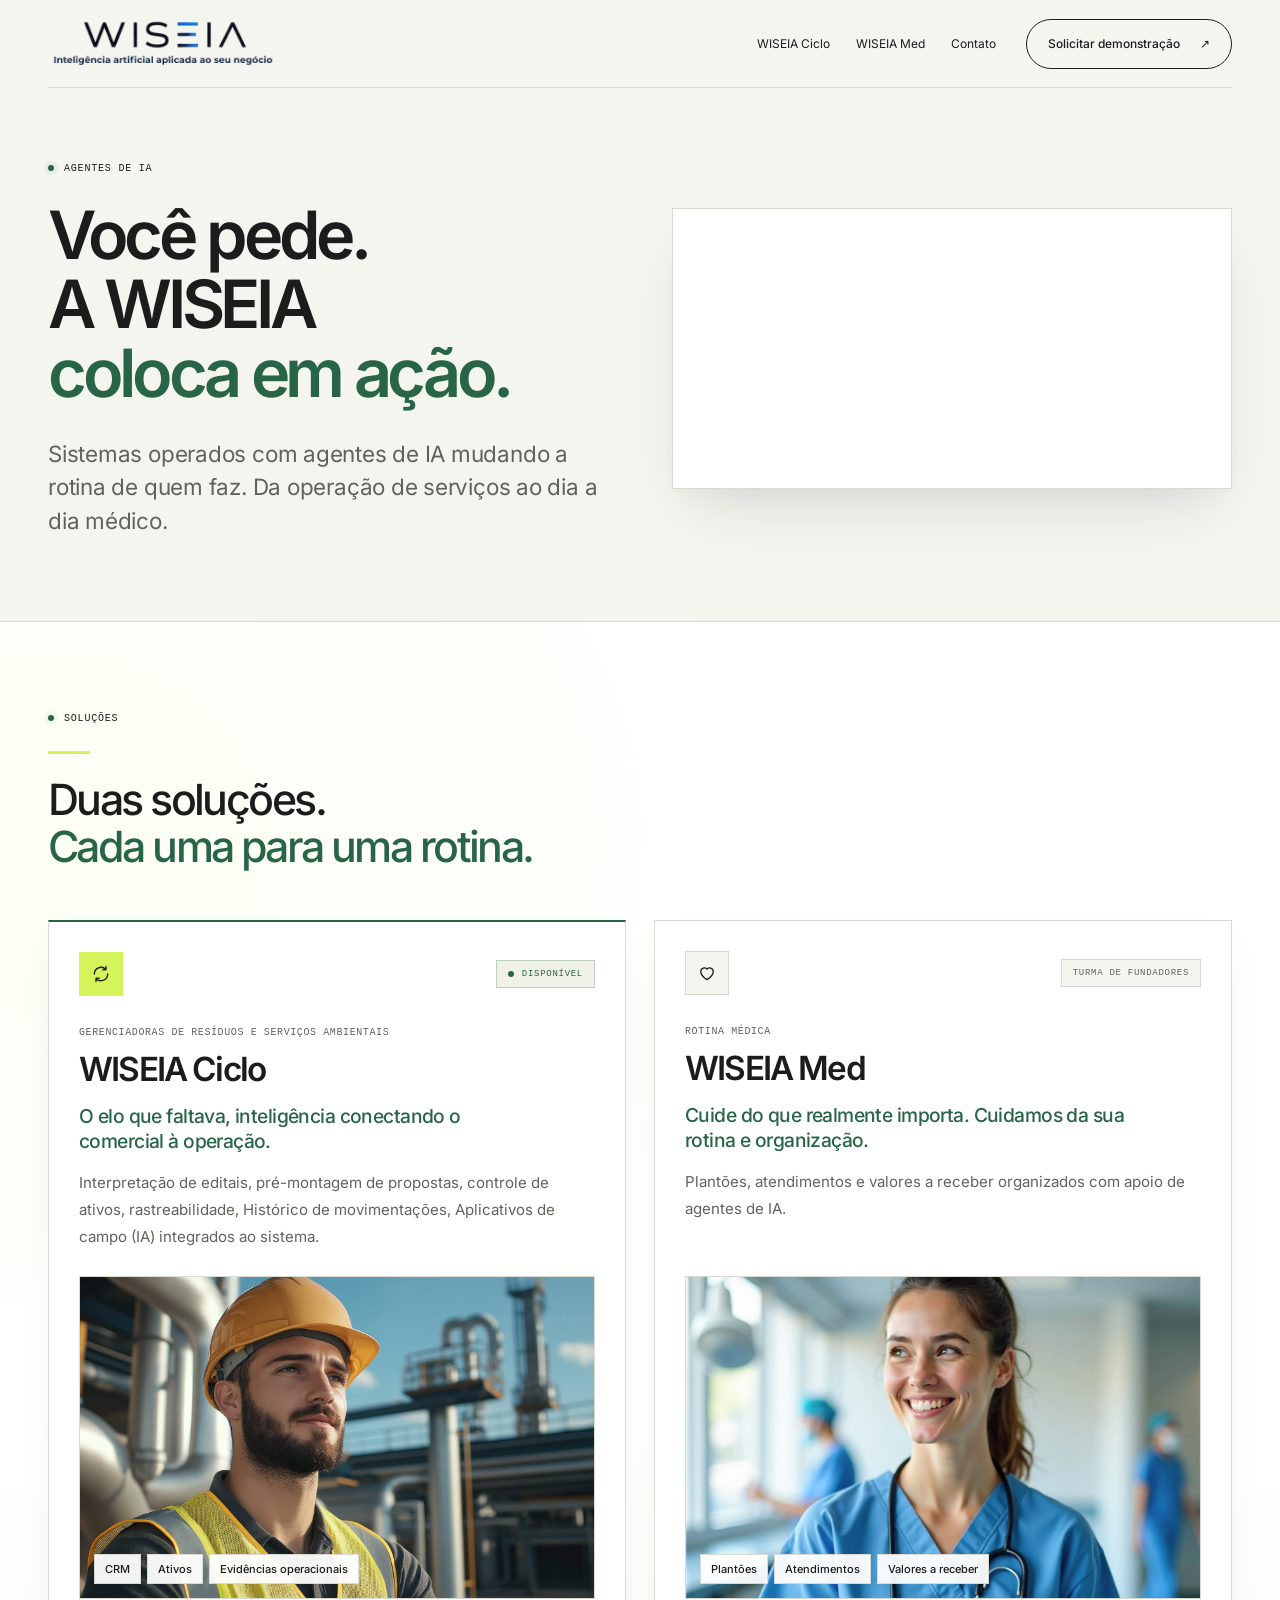
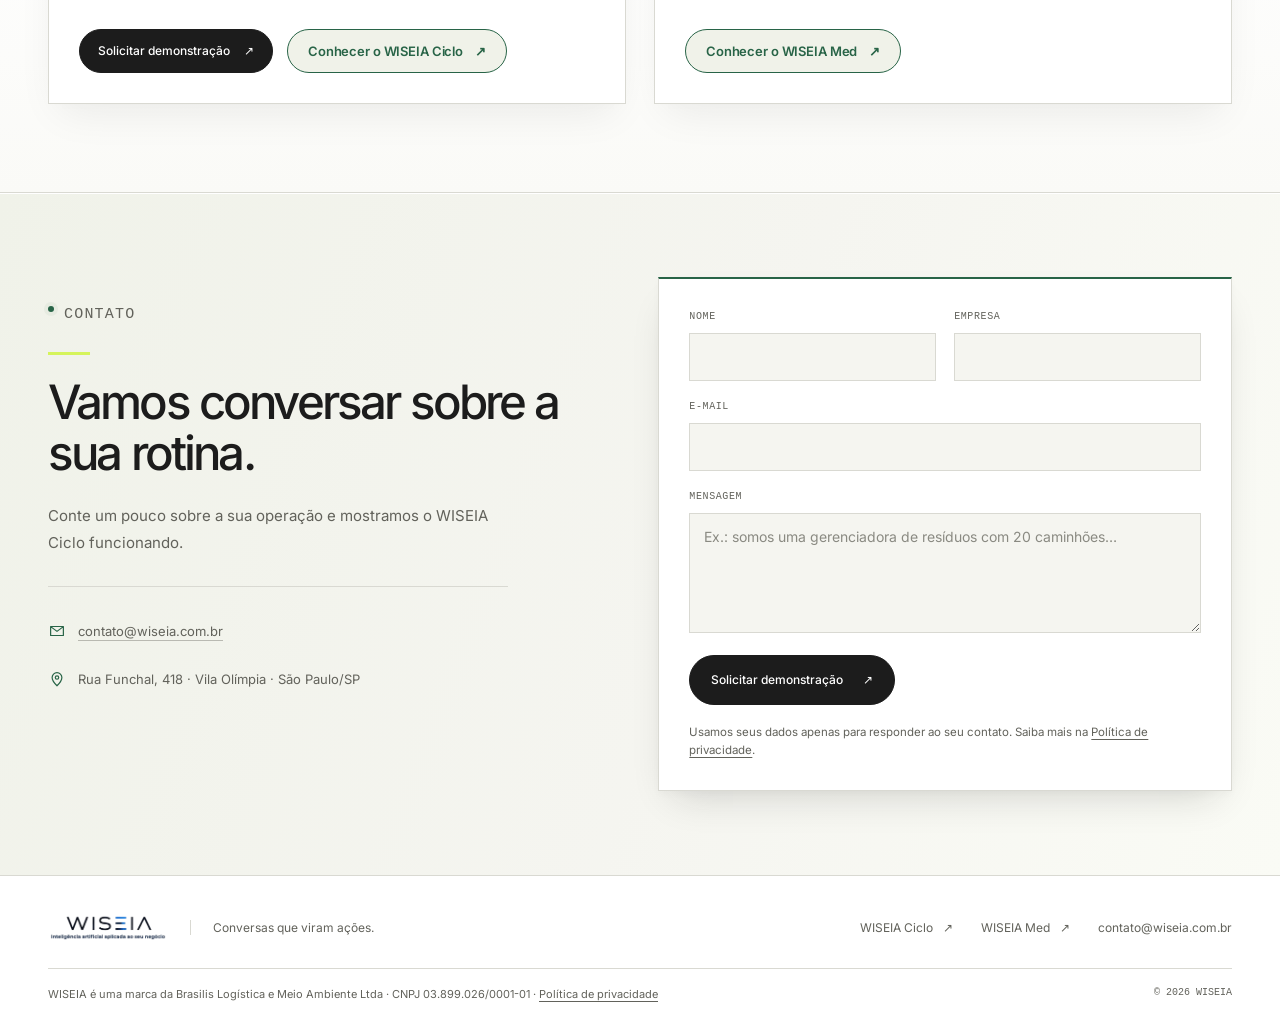
==== commit 89973bc0: "Med: página do WISEIA Med (turma de fundadores), segurança e LGPD, cartão na home (rascunho, ainda n" ====
--- a/index.html
+++ b/index.html
@@ -3,7 +3,7 @@
 <head>
   <meta charset="utf-8">
   <meta name="viewport" content="width=device-width, initial-scale=1">
-  <meta name="description" content="WISEIA transforma conversas em ações com agentes de IA. WISEIA Ciclo para gerenciadoras de resíduos e serviços ambientais. WISEIA Med, em breve, para a rotina médica.">
+  <meta name="description" content="WISEIA transforma conversas em ações com agentes de IA. WISEIA Ciclo para gerenciadoras de resíduos e serviços ambientais. WISEIA Med para a rotina médica.">
   <meta name="theme-color" content="#f5f5f0">
   <title>WISEIA — Conversas que viram ações</title>
   <link rel="canonical" href="https://wiseia.com.br/">
@@ -15,7 +15,7 @@
   <meta property="og:site_name" content="WISEIA">
   <meta property="og:url" content="https://wiseia.com.br/">
   <meta property="og:title" content="WISEIA — Você pede. A WISEIA coloca em ação.">
-  <meta property="og:description" content="Sistemas operados com agentes de IA. WISEIA Ciclo para gerenciadoras de resíduos e serviços ambientais e WISEIA Med, em breve, para a rotina médica.">
+  <meta property="og:description" content="Sistemas operados com agentes de IA. WISEIA Ciclo para gerenciadoras de resíduos e serviços ambientais e WISEIA Med para a rotina médica.">
   <meta property="og:image" content="https://wiseia.com.br/assets/imagens/compartilhar-wiseia.jpg">
   <meta property="og:image:width" content="1200">
   <meta property="og:image:height" content="630">
@@ -100,7 +100,7 @@
           <article class="solution solution--med" id="med" aria-labelledby="med-title" data-reveal>
             <div class="solution-head">
               <span class="solution-icon"><svg class="icon" aria-hidden="true"><use href="#i-heart"/></svg></span>
-              <span class="badge">EM BREVE</span>
+              <span class="badge">TURMA DE FUNDADORES</span>
             </div>
             <p class="solution-who">ROTINA MÉDICA</p>
             <h3 id="med-title">WISEIA Med</h3>
@@ -115,7 +115,6 @@
             </figure>
 
             <div class="solution-foot">
-              <span class="button button-soon" aria-disabled="true">Em breve</span>
               <a class="text-link" href="med/index.html">Conhecer o WISEIA Med <span aria-hidden="true">↗</span></a>
             </div>
           </article>
@@ -176,7 +175,7 @@
         </div>
         <nav aria-label="Rodapé">
           <a href="ciclo/index.html">WISEIA Ciclo <span aria-hidden="true">↗</span></a>
-          <a class="footer-soon" href="med/index.html">WISEIA Med <span class="mono">EM BREVE</span></a>
+          <a href="med/index.html">WISEIA Med <span aria-hidden="true">↗</span></a>
           <a href="mailto:contato@wiseia.com.br">contato@wiseia.com.br</a>
         </nav>
       </div>
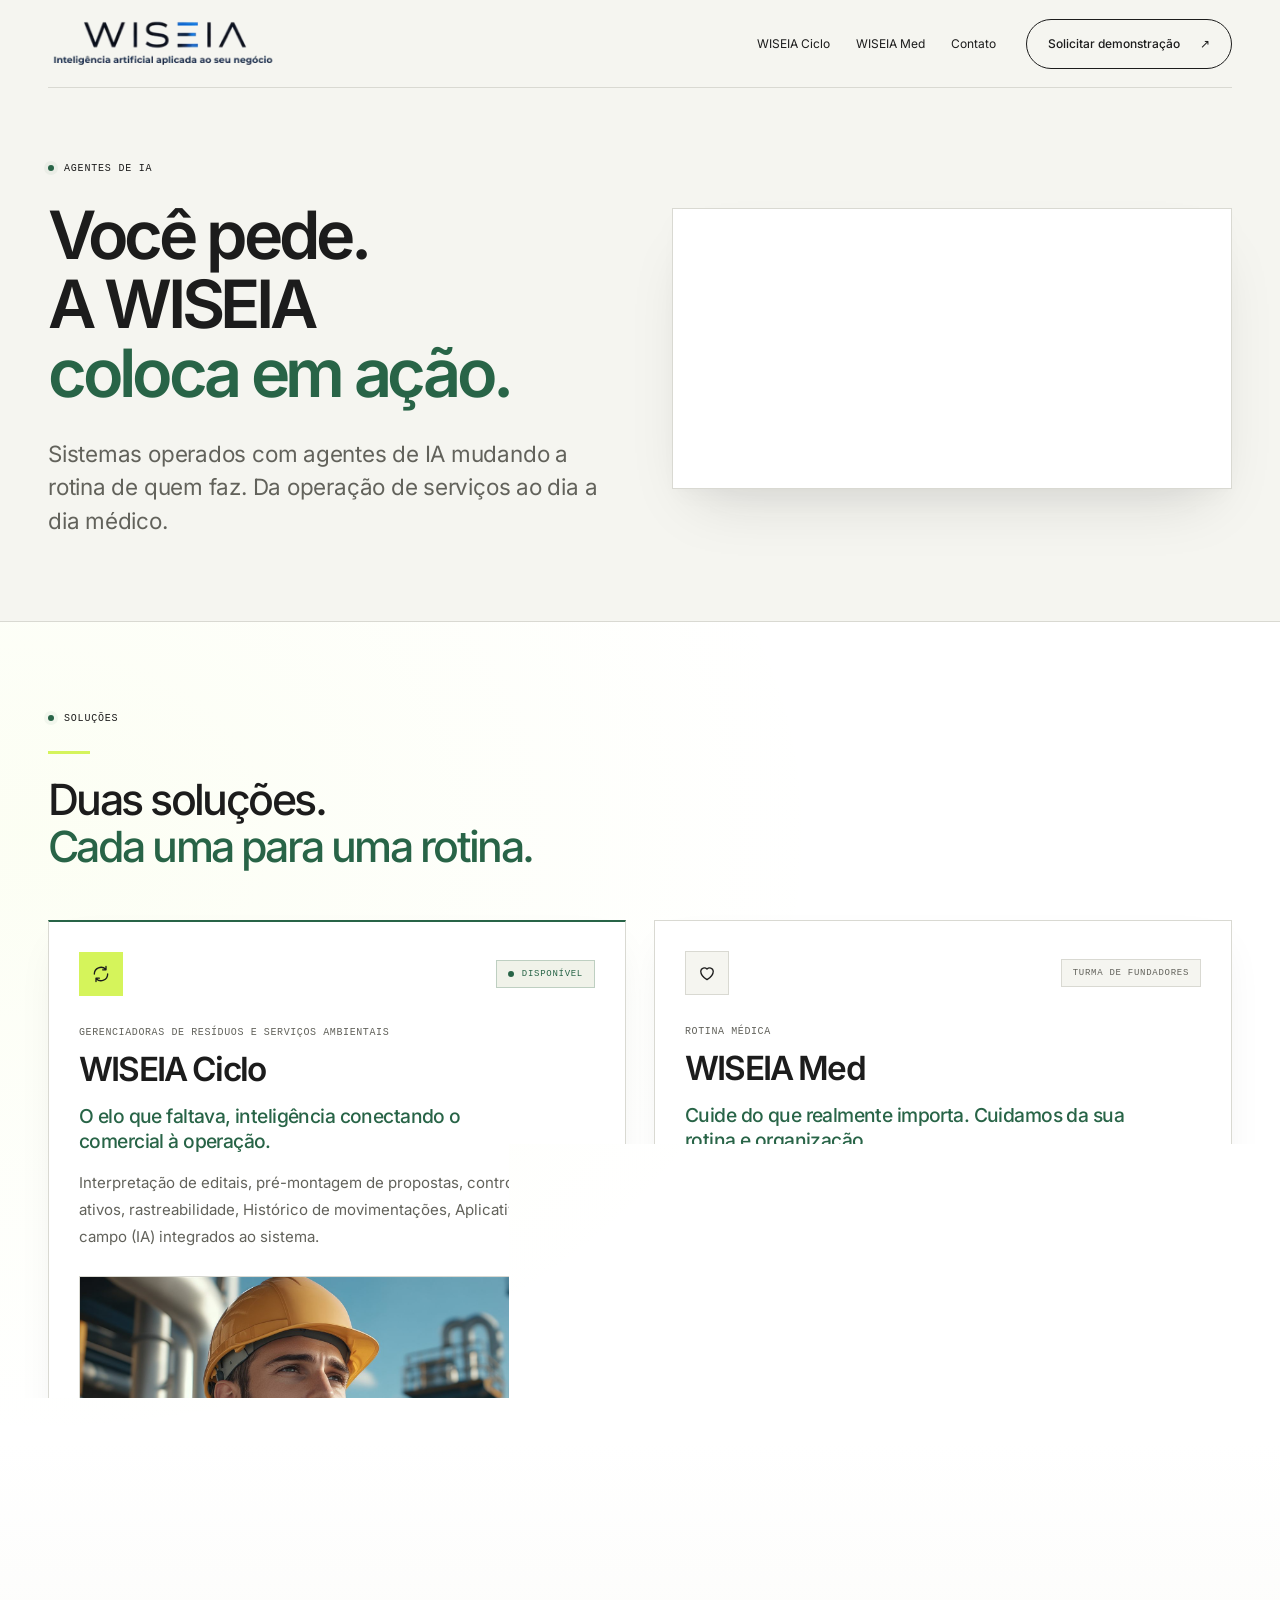
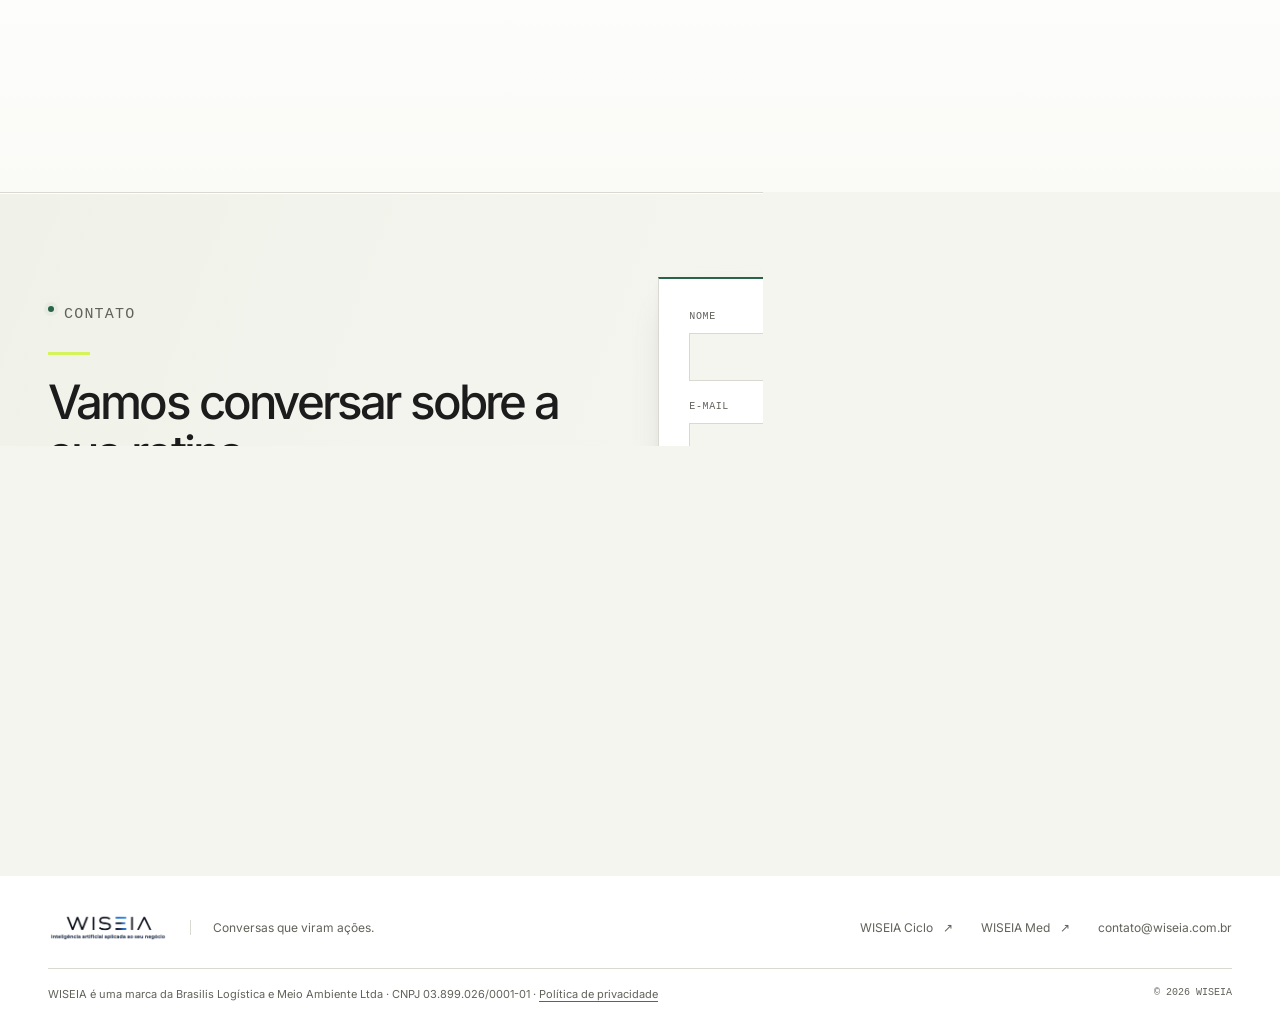
==== commit 374e62d2: "SEO: endereço único sem www, links internos por pasta, canonicals e redirecionamentos 301 - .htacces" ====
--- a/index.html
+++ b/index.html
@@ -92,7 +92,7 @@
 
             <div class="solution-foot">
               <a class="button button-primary" href="#contato" data-interest="WISEIA Ciclo">Solicitar demonstração <span aria-hidden="true">↗</span></a>
-              <a class="text-link" href="ciclo/index.html">Conhecer o WISEIA Ciclo <span aria-hidden="true">↗</span></a>
+              <a class="text-link" href="/ciclo/">Conhecer o WISEIA Ciclo <span aria-hidden="true">↗</span></a>
             </div>
           </article>
 
@@ -115,7 +115,7 @@
             </figure>
 
             <div class="solution-foot">
-              <a class="text-link" href="med/index.html">Conhecer o WISEIA Med <span aria-hidden="true">↗</span></a>
+              <a class="text-link" href="/med/">Conhecer o WISEIA Med <span aria-hidden="true">↗</span></a>
             </div>
           </article>
         </div>
@@ -160,7 +160,7 @@
             <button class="button button-primary" type="submit">Solicitar demonstração <span aria-hidden="true">↗</span></button>
             <p class="form-status" role="status" aria-live="polite" data-form-status></p>
           </div>
-          <p class="form-privacy">Usamos seus dados apenas para responder ao seu contato. Saiba mais na <a href="politica-de-privacidade.html">Política de privacidade</a>.</p>
+          <p class="form-privacy">Usamos seus dados apenas para responder ao seu contato. Saiba mais na <a href="/politica-de-privacidade.html">Política de privacidade</a>.</p>
         </form>
       </div>
     </section>
@@ -174,13 +174,13 @@
           <span>Conversas que viram ações.</span>
         </div>
         <nav aria-label="Rodapé">
-          <a href="ciclo/index.html">WISEIA Ciclo <span aria-hidden="true">↗</span></a>
-          <a href="med/index.html">WISEIA Med <span aria-hidden="true">↗</span></a>
+          <a href="/ciclo/">WISEIA Ciclo <span aria-hidden="true">↗</span></a>
+          <a href="/med/">WISEIA Med <span aria-hidden="true">↗</span></a>
           <a href="mailto:contato@wiseia.com.br">contato@wiseia.com.br</a>
         </nav>
       </div>
       <div class="footer-bar">
-        <p>WISEIA é uma marca da Brasilis Logística e Meio Ambiente Ltda · CNPJ 03.899.026/0001-01 · <a href="politica-de-privacidade.html">Política de privacidade</a></p>
+        <p>WISEIA é uma marca da Brasilis Logística e Meio Ambiente Ltda · CNPJ 03.899.026/0001-01 · <a href="/politica-de-privacidade.html">Política de privacidade</a></p>
         <p class="mono">© <span data-year>2026</span> WISEIA</p>
       </div>
     </div>
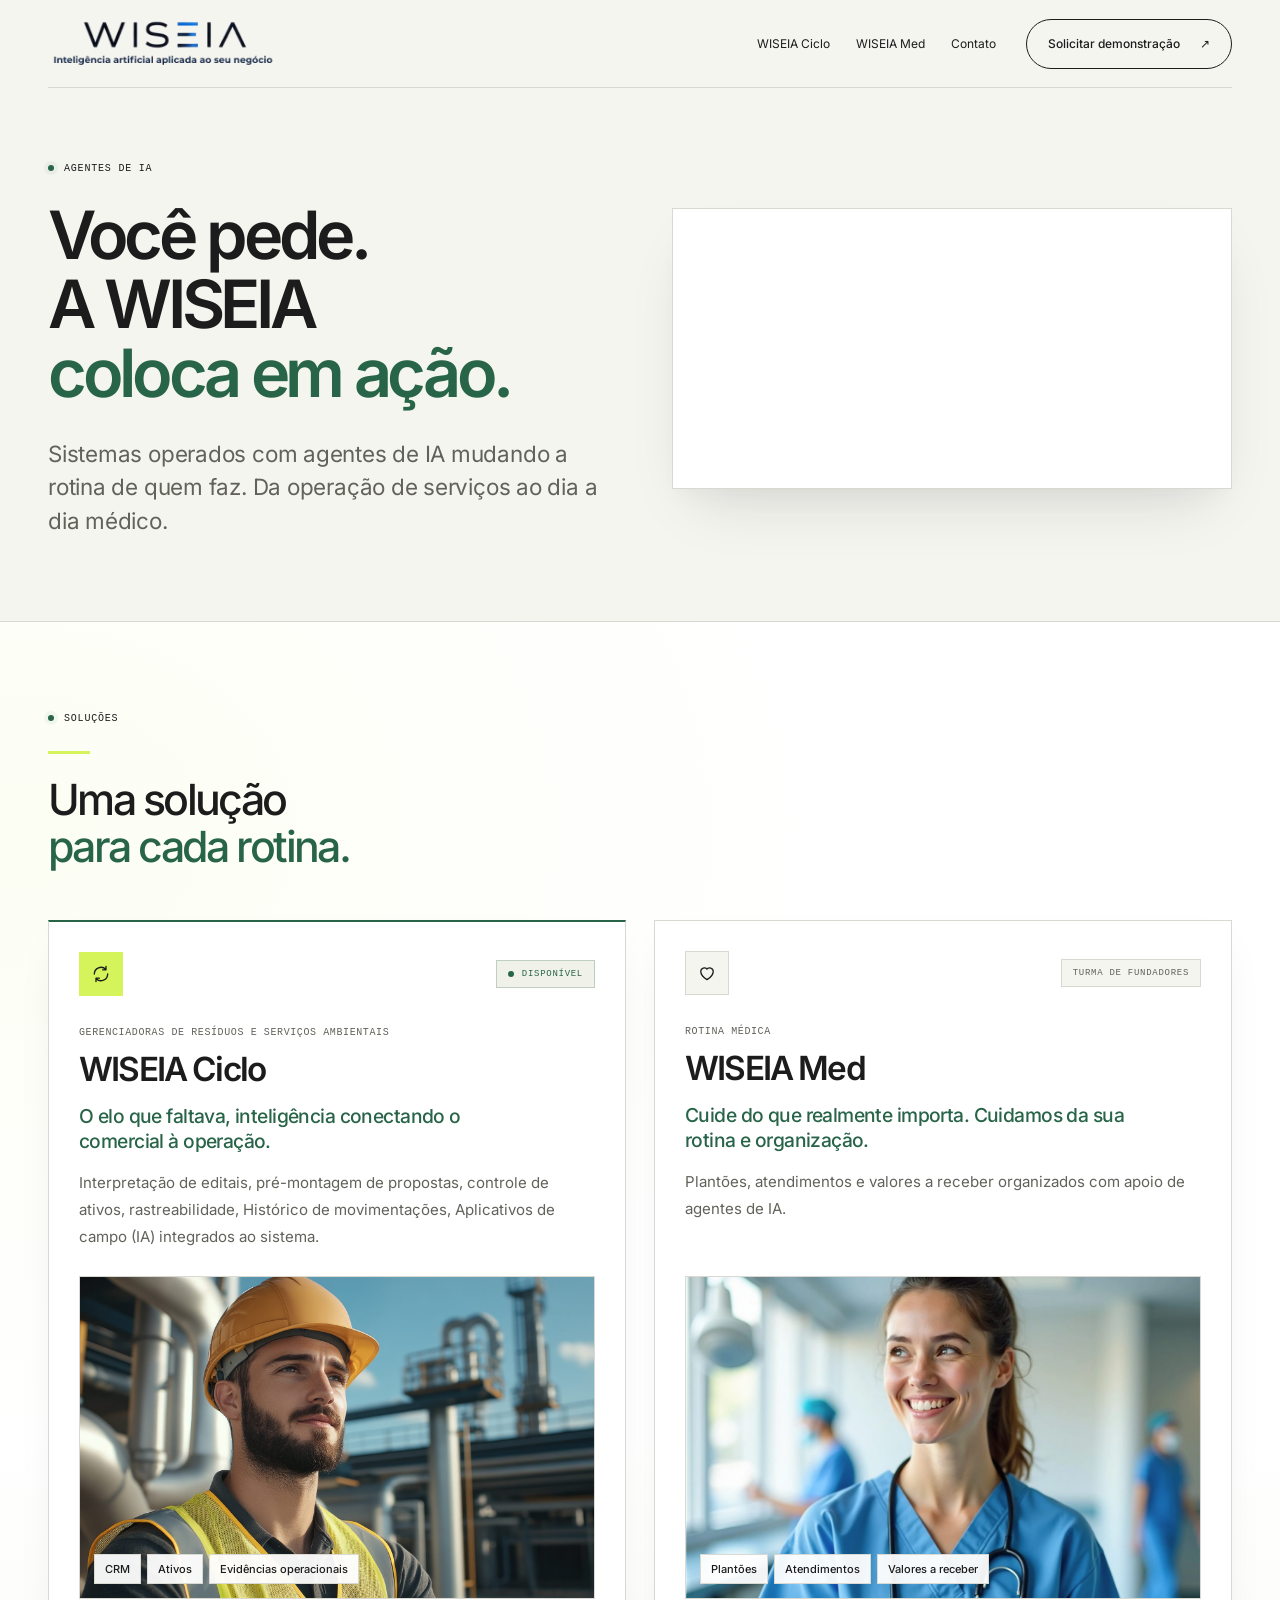
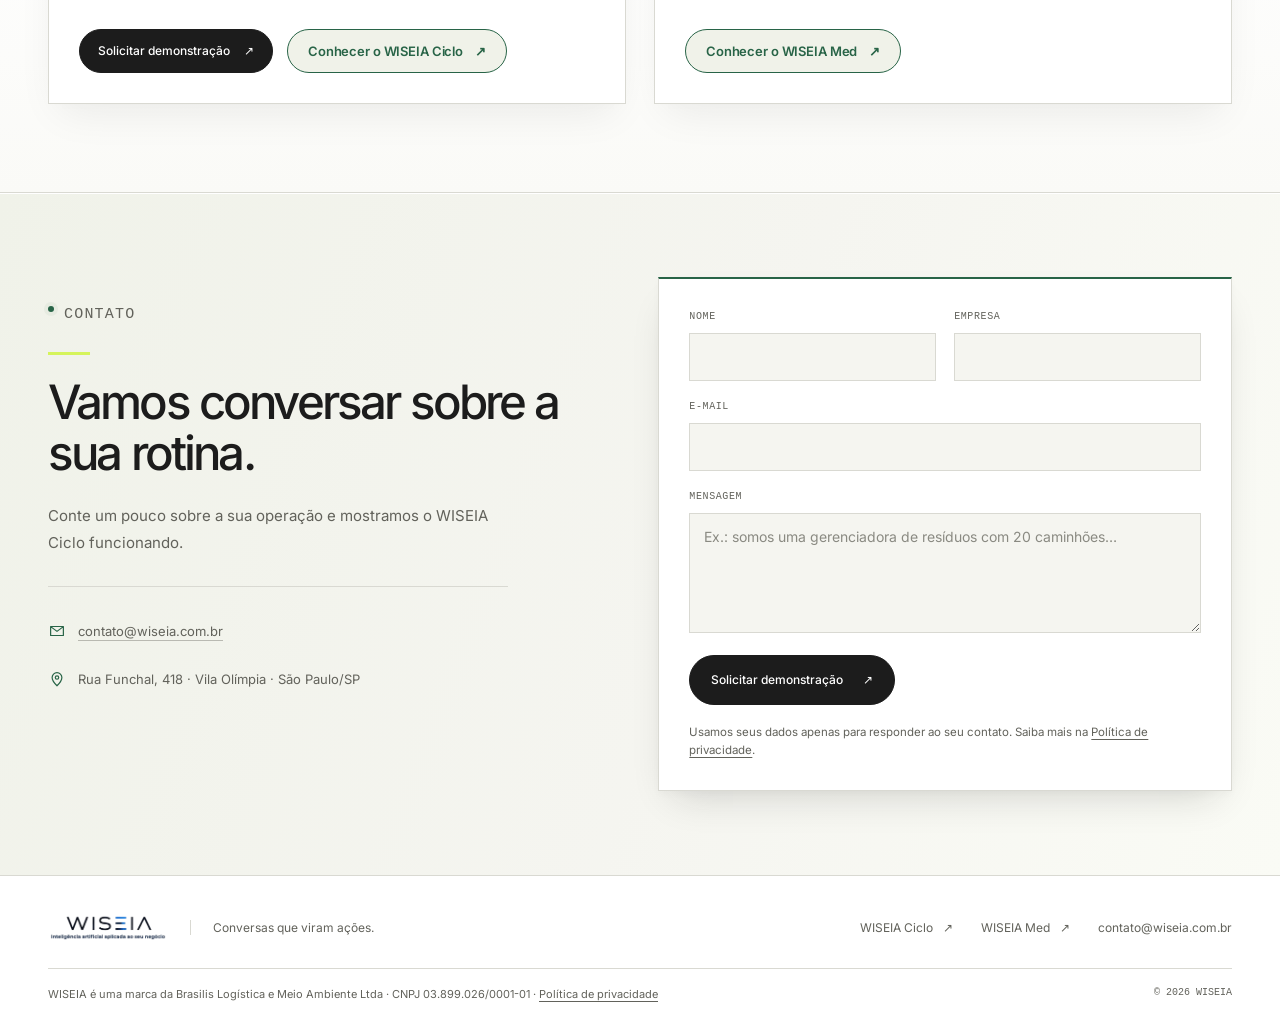
==== commit 643838a8: "Med: publica a página do WISEIA Med (tema Clarix) e a segurança em /med/ - Tema Clarix consolidado e" ====
--- a/index.html
+++ b/index.html
@@ -22,7 +22,7 @@
   <meta property="og:image:alt" content="WISEIA: Você pede. A WISEIA coloca em ação.">
   <meta name="twitter:card" content="summary_large_image">
   <script type="application/ld+json">{"@context":"https://schema.org","@type":"Organization","name":"WISEIA","url":"https://wiseia.com.br/","logo":"https://wiseia.com.br/assets/logos/icone-512.png","email":"contato@wiseia.com.br","parentOrganization":{"@type":"Organization","name":"Brasilis Logística e Meio Ambiente Ltda","taxID":"03.899.026/0001-01"},"address":{"@type":"PostalAddress","streetAddress":"Rua Funchal, 418","addressLocality":"São Paulo","addressRegion":"SP","addressCountry":"BR"}}</script>
-  <link rel="stylesheet" href="wiseia.css?v=3">
+  <link rel="stylesheet" href="wiseia.css?v=4">
 </head>
 <body>
   <a class="skip" href="#conteudo">Pular para o conteúdo</a>
@@ -68,7 +68,7 @@
       <div class="wrap">
         <header class="section-head" data-reveal>
           <p class="eyebrow"><span aria-hidden="true"></span>SOLUÇÕES</p>
-          <h2 class="bar-title" id="solucoes-title">Duas soluções. <span>Cada uma para uma rotina.</span></h2>
+          <h2 class="bar-title" id="solucoes-title">Uma solução <span>para cada rotina.</span></h2>
         </header>
 
         <div class="solution-grid">
--- a/wiseia.css
+++ b/wiseia.css
@@ -31,7 +31,7 @@
 .section{padding:88px 0}.solutions{border-top:1px solid var(--line);background:radial-gradient(ellipse at 2% 18%,#d5f45b12,transparent 45%),linear-gradient(180deg,#fff 0%,#fff 70%,#fafaf7 100%)}.section-head{margin-bottom:50px}.section-head h2{font:500 clamp(34px,3.35vw,52px)/1.09 Inter,Arial,sans-serif;letter-spacing:-.06em}.section-head h2 span{display:block;color:var(--green)}
 
 /* Solution cards */
-.solution-grid{display:grid;grid-template-columns:repeat(2,minmax(0,1fr));gap:28px;align-items:stretch}.solution{position:relative;display:flex;flex-direction:column;padding:30px;background:#fff;border:1px solid var(--line);box-shadow:0 3px 8px #1c1c1c03,0 18px 40px -12px #1c1c1c14;scroll-margin-top:24px;transition:opacity .6s var(--ease),transform .6s var(--ease),translate .4s var(--ease),border-color .35s,box-shadow .4s}.solution--ciclo{border-top:2px solid var(--green)}.solution-head{display:flex;align-items:center;justify-content:space-between;gap:14px;margin-bottom:28px}.solution-icon{display:grid;place-items:center;width:44px;height:44px;background:var(--acid)}.solution--med .solution-icon{background:var(--paper);border:1px solid var(--line)}.badge{display:inline-flex;align-items:center;gap:8px;padding:7px 11px;border:1px solid var(--line);font:9px/1.4 var(--mono);letter-spacing:.08em;color:var(--muted);background:var(--paper)}.badge-live{color:var(--green);border-color:#28644740;background:var(--hover-bg)}.solution-who{font:10px/1.7 var(--mono);letter-spacing:.06em;color:var(--muted)}.solution h3{font:600 clamp(30px,2.6vw,40px)/1.1 Inter,Arial,sans-serif;letter-spacing:-.055em;margin:10px 0 16px}.solution-quote{font-size:clamp(19px,1.5vw,22px);font-weight:500;line-height:1.35;letter-spacing:-.03em;color:var(--green);margin-bottom:14px;max-width:460px}.solution-desc{font-size:15px;line-height:1.8;color:var(--muted);max-width:500px}.solution-foot{display:flex;align-items:center;flex-wrap:wrap;gap:12px 22px;margin-top:auto;padding-top:30px}
+.solution-grid{display:grid;grid-template-columns:repeat(auto-fit,minmax(min(100%,360px),1fr));gap:28px;align-items:stretch}.solution{position:relative;display:flex;flex-direction:column;padding:30px;background:#fff;border:1px solid var(--line);box-shadow:0 3px 8px #1c1c1c03,0 18px 40px -12px #1c1c1c14;scroll-margin-top:24px;transition:opacity .6s var(--ease),transform .6s var(--ease),translate .4s var(--ease),border-color .35s,box-shadow .4s}.solution--ciclo{border-top:2px solid var(--green)}.solution-head{display:flex;align-items:center;justify-content:space-between;gap:14px;margin-bottom:28px}.solution-icon{display:grid;place-items:center;width:44px;height:44px;background:var(--acid)}.solution--med .solution-icon{background:var(--paper);border:1px solid var(--line)}.badge{display:inline-flex;align-items:center;gap:8px;padding:7px 11px;border:1px solid var(--line);font:9px/1.4 var(--mono);letter-spacing:.08em;color:var(--muted);background:var(--paper)}.badge-live{color:var(--green);border-color:#28644740;background:var(--hover-bg)}.solution-who{font:10px/1.7 var(--mono);letter-spacing:.06em;color:var(--muted)}.solution h3{font:600 clamp(30px,2.6vw,40px)/1.1 Inter,Arial,sans-serif;letter-spacing:-.055em;margin:10px 0 16px}.solution-quote{font-size:clamp(19px,1.5vw,22px);font-weight:500;line-height:1.35;letter-spacing:-.03em;color:var(--green);margin-bottom:14px;max-width:460px}.solution-desc{font-size:15px;line-height:1.8;color:var(--muted);max-width:500px}.solution-foot{display:flex;align-items:center;flex-wrap:wrap;gap:12px 22px;margin-top:auto;padding-top:30px}
 
 .flow{display:flex;flex-wrap:wrap;gap:8px;margin:28px 0 0;padding:20px;background:var(--paper);border:1px solid #d9d9d299;counter-reset:flow}.flow li{display:inline-flex;align-items:center;gap:8px;padding:8px 11px;background:#fff;border:1px solid var(--line);font-size:12px;font-weight:500;counter-increment:flow}.flow li:before{content:counter(flow,decimal-leading-zero);font:9px/1 var(--mono);color:var(--muted)}.flow li:not(:last-child):after{content:'\2192';margin-left:3px;color:var(--green)}.flow .flow-end{background:var(--acid);border-color:var(--acid)}.flow .flow-end:before{color:var(--ink)}
 
